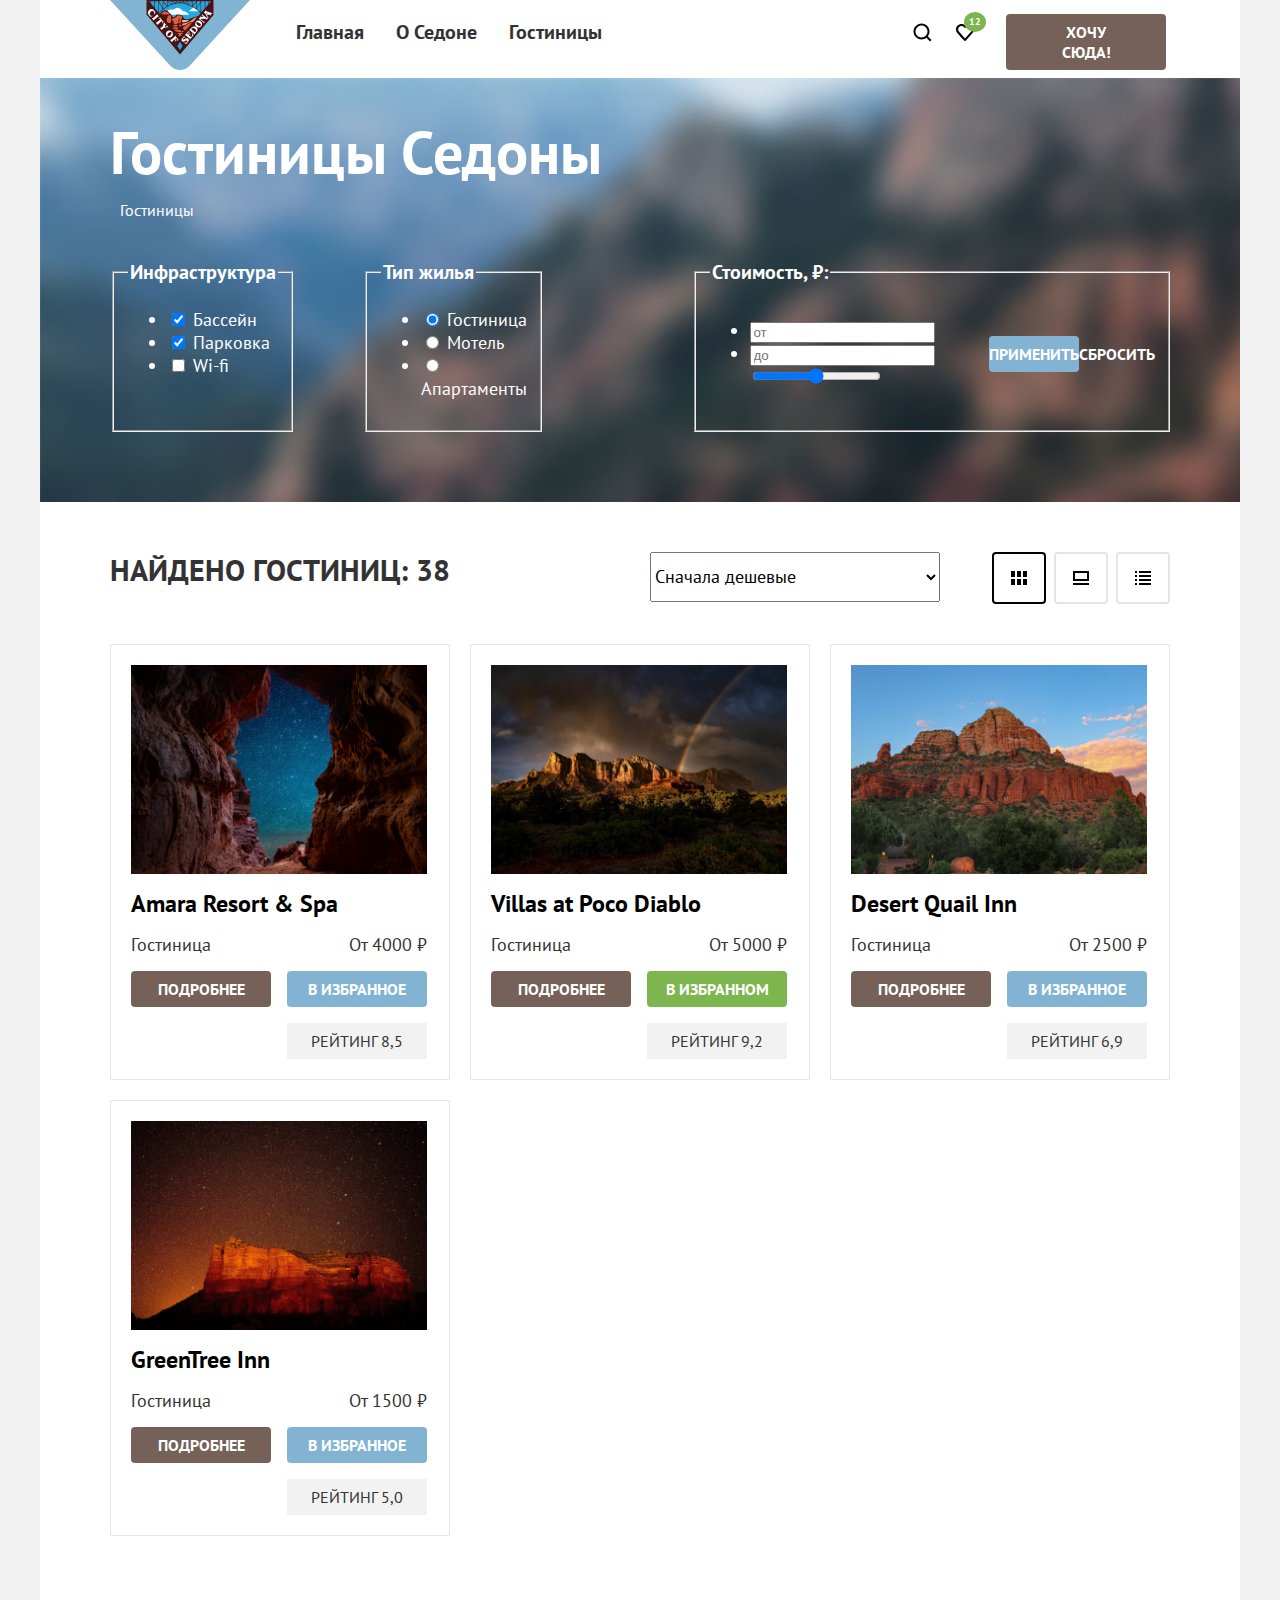
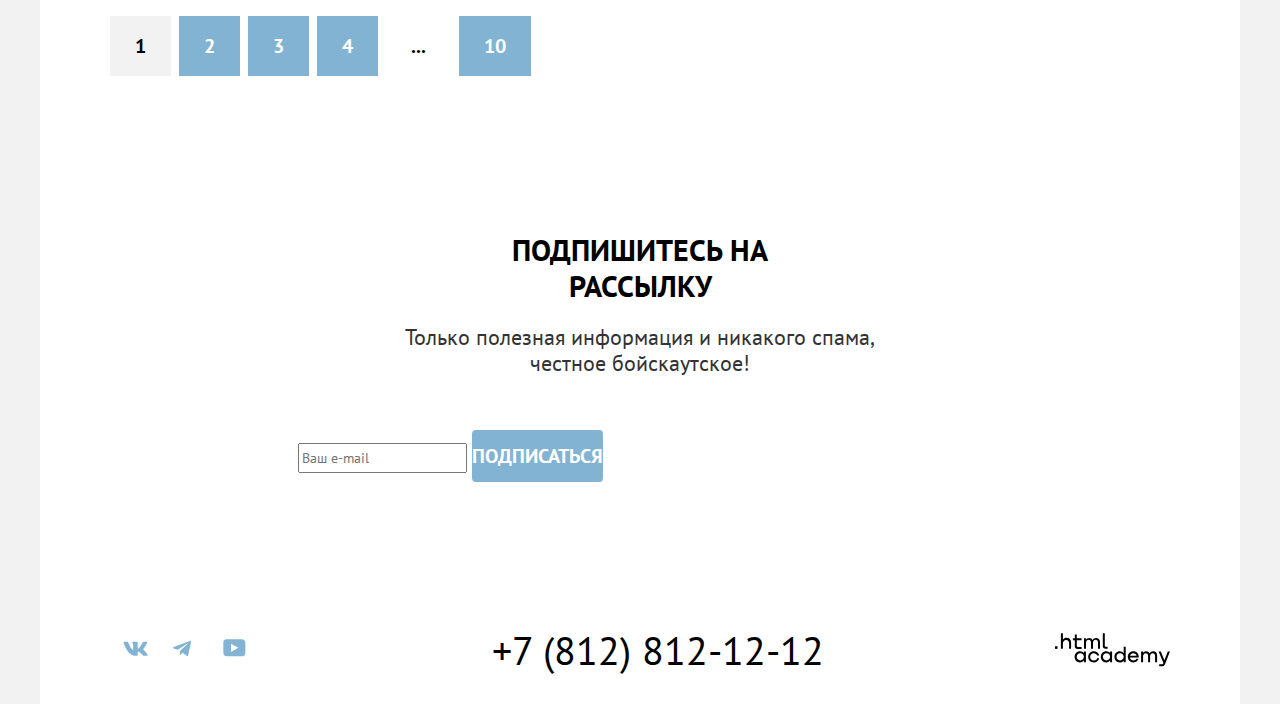
==== catalog.html @ ddfc6fd2 "Добавляет мелкие сетки на гридах" ====
<!DOCTYPE html>
<html lang="ru">
  <head>
    <meta charset="utf-8">
    <title>Гостиницы / Седона</title>
    <link rel="icon" href="favicon.ico">
    <link rel="icon" type="image/png" href="images/icons/favicon.png">
    <link href="css/style.css" rel="stylesheet">
  </head>
  <body>
    <div class="container">
      <header class="main-header">
        <nav class="navigation">
          <a class="navigation-logo" href="index.html">
            <img src="images/logo/logo.svg" width="140" height="70" alt="Логотип сайта Седона.">
          </a>
          <ul class="navigation-list">
            <li class="'navigation-item">
              <a class="navigation-link" href="index.html">Главная</a>
            </li>
            <li class="'navigation-item">
              <a class="navigation-link" href="#">О Седоне</a>
            </li>
            <li class="'navigation-item">
              <a class="navigation-link navigation-link-current" href="#">Гостиницы</a>
            </li>
          </ul>
          <ul class="navigation-list navigation-user">
            <li class="'navigation-item">
              <a class="navigation-link navigation-icon-search" href="#">
                <span class="visually-hidden">Иконка поиска.</span>
              </a>
            </li>
            <li class="'navigation-item">
              <a class="navigation-link navigation-icon-favorites" href="#">
                <span class="favorites-number">12</span>
                <span class="visually-hidden">Иконка избранное.</span>
              </a>
            </li>
            <li class="'navigation-item">
              <a class="button button-want" href="#">
                Хочу сюда!
              </a>
            </li>
          </ul>
        </nav>
      </header>
      <main class="main-container main-inner">
        <div class="filter-image-container">
          <header class="inner-header">
            <h1 class="inner-header-title">Гостиницы Седоны</h1>
            <ul class="breadcrumbs">
              <li class="breadcrumbs-item">
                <a class="breadcrumbs-link breadcrumbs-link-main" href="index.html">
                  <span class="visually-hidden">Главная страница.</span>
                </a>
              </li>
              <li class="breadcrumbs-item">
                <a class="breadcrumbs-link breadcrumbs-link-hotels" href="#">Гостиницы</a>
              </li>
            </ul>
          </header>
          <section class="catalog-products">
            <h2 class="visually-hidden" hidden>Фильтр каталога.</h2>
            <form class="catalog-filter" action="https://echo.htmlacademy.ru/" method="get">
              <fieldset class="catalog-filter-group">
                <legend class="catalog-filter-title">Инфраструктура</legend>
                <ul class="catalog-filter-list">
                  <li class="catalog-filter-item">
                    <label class="control">
                      <input class="control-input" type="checkbox" name="swimpool" checked>
                      Бассейн
                    </label>
                  </li>
                  <li class="catalog-filter-item">
                    <label class="control">
                      <input class="control-input" type="checkbox" name="parking" checked>
                      Парковка
                    </label>
                  </li>
                  <li class="catalog-filter-item">
                    <label class="control">
                      <input class="control-input" type="checkbox" name="wi-fi">
                      Wi-fi
                    </label>
                  </li>
                </ul>
              </fieldset>
              <fieldset class="catalog-filter-group catalog-filter-group-type">
                <legend class="catalog-filter-title">Тип жилья</legend>
                <ul class="catalog-filter-list">
                  <li class="catalog-filter-item">
                    <label class="control">
                      <input class="control-input" type="radio" name="house-type" value="hotels" checked>
                      Гостиница
                    </label>
                  </li>
                  <li class="catalog-filter-item">
                    <label class="control">
                      <input class="control-input" type="radio" name="house-type" value="motels">
                      Мотель
                    </label>
                  </li>
                  <li class="catalog-filter-item">
                    <label class="control">
                      <input class="control-input" type="radio" name="house-type" value="apartments">
                      Апартаменты
                    </label>
                  </li>
                </ul>
              </fieldset>
              <fieldset class="catalog-filter-group catalog-filter-group-price">
                <legend class="catalog-filter-title">Стоимость, ₽:</legend>
                <ul class="catalog-filter-fields">
                  <li class="catalog-filter-fields-item">
                    <label class="price">
                      <span class="visually-hidden">Минимальная цена.</span>
                      <input type="number" name="price-min" placeholder="от">
                    </label>
                  </li>
                  <li class="catalog-filter-fields-item">
                    <label class="price">
                      <span class="visually-hidden">Максимальная цена.</span>
                      <input type="number" name="price-max" placeholder="до">
                    </label>
                    <label class="range-price">
                      <span class="visually-hidden">Ползунок регулировки цены.</span>
                      <input type="range" name="range">
                    </label>
                  </li>
                </ul>
                <button class="button button-apply" type="submit">Применить</button>
                <button class="button button-reset" type="submit">Сбросить</button>
              </fieldset>
            </form>
          </section>
        </div>
        <section class="found-hotels">
          <div class="found-hotels-container">
            <h2 class="visually-hidden" hidden>Найденные гостиницы.</h2>
            <p class="found-hotels-title">Найдено гостиниц: 38</p>
            <select class="select-control" aria-label="Сортировка.">
              <option value="cheap">Сначала дешевые</option>
              <option value="expensive">Сначала дорогие</option>
              <option value="rating">Сначала с высоким рейтингом</option>
            </select>
            <ul class="buttons-change-view-list">
              <li class="buttons-change-view-item">
                <a class="button button-change-view button-change-view-current icon-tile" href="#">
                  <span class="visually-hidden">Показать карточками.</span>
                </a>
              </li>
              <li class="buttons-change-view-item">
                <a class="button button-change-view icon-slide" href="#">
                  <span class="visually-hidden">Показать по одному.</span>
                </a>
              </li>
              <li class="buttons-change-view-item">
                <a class="button button-change-view icon-list" href="#">
                  <span class="visually-hidden">Показать списком.</span>
                </a>
              </li>
            </ul>
          </div>
          <ul class="hotels-list">
            <li class="hotels-item">
              <a class="hotels-link hotels-image " href="#">
                <img class="hotels-image" src="images/hotels/hotel-amara.jpg" width="300" height="212" alt="Фотография гостиницы Amara Resort & Spa.">
              </a>
              <a class="hotels-link hotel-name" href="#">
                <h3 class="hotel-name">Amara Resort & Spa</h3>
              </a>
              <span class="hotel-type">Гостиница</span>
              <b class="hotel-price">От 4000 ₽</b>
              <button class="button button-more" type="button">Подробнее</button>
              <button class="button button-favorites" type="button">В Избранное</button>
              <p class="stars star-4">
                <span class="visually-hidden">4 звезды.</span>
              </p>
              <span class="rating">Рейтинг 8,5</span>
            </li>
            <li class="hotels-item">
              <a class="hotels-link hotels-image " href="#">
                <img class="hotels-image" src="images/hotels/hotel-poco-diablo.jpg" width="300" height="212" alt="Фотография гостиницы Villas at Poco Diablo.">
              </a>
              <a class="hotels-link hotel-name" href="#">
                <h3 class="hotel-name">Villas at Poco Diablo</h3>
              </a>
              <span class="hotel-type">Гостиница</span>
              <b class="hotel-price">От 5000 ₽</b>
              <button class="button button-more" type="button">Подробнее</button>
              <button class="button button-favorites button-favorites-current" type="button">В Избранном</button>
              <p class="stars star-4">
                <span class="visually-hidden">4 звезды.</span>
              </p>
              <span class="rating">Рейтинг 9,2</span>
            </li>
            <li class="hotels-item">
              <a class="hotels-link hotels-image " href="#">
                <img class="hotels-image" src="images/hotels/hotel-desert-quail.jpg" width="300" height="212" alt="Фотография гостиницы Desert Quail Inn.">
              </a>
              <a class="hotels-link hotel-name" href="#">
                <h3 class="hotel-name">Desert Quail Inn</h3>
              </a>
              <span class="hotel-type">Гостиница</span>
              <b class="hotel-price">От 2500 ₽</b>
              <button class="button button-more" type="button">Подробнее</button>
              <button class="button button-favorites" type="button">В Избранное</button>
              <p class="stars star-3">
                <span class="visually-hidden">3 звезды.</span>
              </p>
              <span class="rating">Рейтинг 6,9</span>
            </li>
            <li class="hotels-item">
              <a class="hotels-link hotels-image " href="#">
                <img class="hotels-image" src="images/hotels/hotel-greentree.jpg" width="300" height="212" alt="Фотография гостиницы GreenTree Inn.">
              </a>
              <a class="hotels-link hotel-name" href="#">
                <h3 class="hotel-name">GreenTree Inn</h3>
              </a>
              <span class="hotel-type">Гостиница</span>
              <b class="hotel-price">От 1500 ₽</b>
              <button class="button button-more" type="button">Подробнее</button>
              <button class="button button-favorites" type="button">В Избранное</button>
              <p class="stars star-2">
                <span class="visually-hidden">2 звёзды.</span>
              </p>
              <span class="rating">Рейтинг 5,0</span>
            </li>
          </ul>
          <ul class="pagination">
            <li class="pagination-item pagination-current">
              <a class="pagination-link pagination-link-current" href="#">1</a>
            </li>
            <li class="pagination-item">
              <a class="pagination-link" href="#">2</a>
            </li>
            <li class="pagination-item">
              <a class="pagination-link" href="#">3</a>
            </li>
            <li class="pagination-item">
              <a class="pagination-link" href="#">4</a>
            </li>
            <li class="pagination-item pagination-disabled">
              <a class="pagination-link pagination-link-disabled" href="#">...</a>
            </li>
            <li class="pagination-item">
              <a class="pagination-link" href="#">10</a>
            </li>
          </ul>
        </section>
        <section class="subscription">
          <div class="subscription-container">
            <h2 class="subscription-title">Подпишитесь на рассылку</h2>
            <p class="subscription-discription">Только полезная информация и никакого спама, честное бойскаутское!</p>
            <form class="subscription-form" action="https://echo.htmlacademy.ru/" method="post">
              <label class="subscription-label">
                <span class="visually-hidden">Ваш E-mail.</span>
                <input class="subscription-field" type="email" name="subscription-email" placeholder="Ваш e-mail">
              </label>
              <button class="button subscription-button" type="submit">
                Подписаться
              </button>
            </form>
          </div>
        </section>
      </main>
      <footer class="page-footer">
        <div class="footer-container">
          <section class="footer-social">
            <h2 class="visually-hidden">Список социальных сетей.</h2>
            <ul class="social-list">
              <li class="social-item">
                <a class="social-link social-icon-vk" href="#" target='_blank' rel="nofollow">
                  <span class="visually-hidden">Ссылка на ВКонтакте.</span>
                </a>
              </li>
              <li class="social-item">
                <a class="social-link social-icon-telegram" href="#" target='_blank' rel="nofollow">
                  <span class="visually-hidden">Ссылка на Telegram.</span>
                </a>
              </li>
              <li class="social-item">
                <a class="social-link social-icon-youtube" href="#" target='_blank' rel="nofollow">
                  <span class="visually-hidden">Ссылка на Youtube.</span>
                </a>
              </li>
            </ul>
          </section>
          <section class="contacts">
            <a class="telephone-nubmer" href="tel:+78128121212">+7 (812) 812-12-12
              <span class="visually-hidden">Телефон для связи.</span>
            </a>
          </section>
          <a class="logo-academy" href="https://htmlacademy.ru/">
            <span class="visually-hidden"> Ссылка на сайт разработчика HTML-Academy.</span>
          </a>
        </div>
      </footer>
    </div>
  </body>
</html>
---- css/style.css ----
@font-face {
  font-family: "PT Sans";
  font-style: normal;
  font-weight: 400;
  src: url("../fonts/ptsans-400.woff2") format("woff2");
  font-display: swap;
}

@font-face {
  font-family: "PT Sans";
  font-style: normal;
  font-weight: 700;
  src: url("../fonts/ptsans-700.woff2") format("woff2");
  font-display: swap;
}

html {
  height: 100%;
}

body {
  margin: 0;
  height: 100%;
  font-family: "PT Sans", sans-serif;
  font-size: 18px;
  line-height: 21px;
  background-color: #F2F2F2;
  color: #333333;
}


.visually-hidden {
  position: absolute;
  width: 1px;
  height: 1px;
  margin: -1px;
  padding: 0;
  border: 0;
  clip: rect(0 0 0 0);
  overflow: hidden;
}

.container {
  margin: 0 auto;
  display: flex;
  flex-direction: column;
  min-height: 100%;
  background-color: #FFFFFF;
  width: 1200px;
}

.main-container {
  flex-grow: 1;
}

.button {
  padding: 8px 0;
  font-family: inherit;
  font-size: 16px;
  line-height: 20px;
  font-weight: 700;
  text-align: center;
  text-transform: uppercase;
  background-color: #756157;
  color: #FFFFFF;
  border: none;
  border-radius: 4px;
}

.navigation {
  display: flex;
  width: 1060px;
  margin: 0 auto;
}

.navigation-list {
  display: flex;
  flex-wrap: wrap;
  margin: 0;
  padding: 0;
  list-style: none;
  width: 460px;
}

.navigation-user {
  display: flex;
  margin: 0;
  padding: 0;
  list-style: none;
  max-width: 270px;
  margin-left: auto;
}

.navigation-link {
  display: block;
  padding: 20px 16px;
  font-size: 20px;
  line-height: 24px;
  font-weight: 700;
  color: inherit;
  text-align: center;
  text-decoration: none;
}

.navigation-user .navigation-link {
  padding: 22px 12px;
}

.navigation-logo {
  margin-right: 30px;
  z-index: 1;
}

.navigation-logo img {
  display: block;
}

a.navigation-icon-favorites {
  position: relative;
}

.navigation-icon-search:before {
  content: url("../images/icons/search-icon.svg");
}

.navigation-icon-favorites:before {
  content: url("../images/icons/heart-icon.svg");
}

.favorites-number {
  position: absolute;
  top: 12px;
  right: 0;
  padding: 5px;
  font-size: 10px;
  line-height: 10px;
  content: "";
  background-color: #7DB54F;
  border-radius: 50%;
  color: #FFFFFF;
}

.button-want {
  display: block;
  padding: 8px 34px;
  margin: 14px 0 14px 20px;
  width: 160px;
  box-sizing: border-box;
  font-size: 16px;
  line-height: 20px;
  font-weight: 700;
  text-transform: uppercase;
  text-decoration: none;
  color: #FFFFFF;
}

.hero {
  margin-top: -6px;
  margin-bottom: 70px;
  width: 1200px;
  height: 485px;
  background-image: url("../images/backgrounds/hero-background.jpg");
  background-color: #82B3D3;
  color: #333333;
}

.title {
  font-size: 30px;
  line-height: 36px;
  font-weight: 700;
  text-align: center;
  text-transform: uppercase;
}

.description {
  font-size: 22px;
  line-height: 26px;
  text-align: center;
}

.advantages-title {
  margin: 0 auto;
  margin-bottom: 25px;
  max-width: 620px;
}

.advantages-description {
  margin: 0 auto;
  margin-bottom: 90px;
  max-width: 652px;
}

.advantages-list {
  margin: 0;
  margin-bottom: 64px;
  padding: 0;
  list-style: none;
  display: flex;
  flex-wrap: wrap;
}

.advantages-item , .advices-item {
  width: 400px;
  min-height: 385px;
  text-align: center;
}

.text-container {
  max-width: 230px;
  padding: 102px 85px;
}

.advantages-item-title {
  margin: 0 auto;
  margin-bottom: 62px;
  max-width: 175px;
  font-size: 24px;
  line-height: 28px;
  font-weight: 700;
  word-break: break-word;
  text-align: center;
  text-transform: uppercase;
  color: #000000;
}

.advantages-item-description , .advices-item-description {
  margin: 0;
}

.advices-title {
  margin: 0 auto;
  margin-bottom: 20px;
  max-width: 505px;
}

.advices-description {
  margin: 0 auto;
  margin-bottom: 64px;
  max-width: 490px;
}

.advices-list {
  margin: 0;
  margin-bottom: 96px;
  padding: 0;
  list-style: none;
  display: flex;
  flex-wrap: wrap;
}

.advices-item-title {
  margin: 0 auto;
  margin-bottom: 30px;
  max-width: 230px;
  font-size: 24px;
  line-height: 28px;
  font-weight: 700;
  text-align: center;
  text-transform: uppercase;
  color: #000000;
}

.house-icon:before {
  content: "";
  width: 75px;
  height: 72px;
  display: block;
  background-image: url("../images/icons/house-icon.svg");
  background-repeat: no-repeat;
  background-position: center;
}

.food-icon:before {
  content: "";
  width: 74px;
  height: 70px;
  display: block;
  background-image: url("../images/icons/food-icon.svg");
  background-repeat: no-repeat;
  background-position: center;
}

.souvenirs-icon:before {
  content: "";
  width: 64px;
  height: 76px;
  display: block;
  background-image: url("../images/icons/gift-icon.svg");
  background-repeat: no-repeat;
  background-position: center;
}

.white-background {
  background-color: rgba(131, 179, 211, 0.12);
}

.gray-background {
  background-color: rgba(131, 179, 211, 0.2);
}

.blue-background {
  display: flex;
  width: 1200px;
  background-color: #82B3D3;
  color: #FFFFFF;
}

.blue-background .advantages-item-title {
  color: #FFFFFF;
}

.image-bridge {
  order: -1;
  max-width: 100%;
  height: auto;
  background-repeat: repeat;
  background-size: cover;
}

.image-cafe {
  max-width: 100%;
  height: auto;
  background-repeat: repeat;
  background-size: cover;
}

.hotel-search-title {
  margin: 0 auto;
  margin-bottom: 20px;
  max-width: 297px;
}

.hotel-search-description {
  margin: 0 auto;
  margin-bottom: 54px;
  max-width: 592px;
}

.hotel-search-button {
  font-size: 20px;
  line-height: 36px;
  text-decoration: none;
}

.subscription {
  width: 1200px;
  min-height: 415px;
}

.subscription-container {
  max-width: 684px;
  padding: 96px 258px 104px;
}

.subscription-title {
  margin: 0 auto;
  margin-bottom: 20px;
  max-width: 404px;
  font-size: 30px;
  line-height: 36px;
  font-weight: 700;
  text-align: center;
  text-transform: uppercase;
  color: #000000;
}

.subscription-discription {
  margin: 0 auto;
  margin-bottom: 54px;
  max-width: 475px;
  font-size: 22px;
  line-height: 26px;
  text-align: center;
}

.subscription-field {
  font-family: inherit;
  font-size: 14px;
  line-height: 24px;
  color: #000000;
}

.subscription-button {
  font-size: 20px;
  line-height: 36px;
  background-color: #82B3D3;
}

.subscription-index {
  width: 1200px;
  min-height: 415px;
  background-image: url("../images/backgrounds/background-subscription.jpg");
  background-color: #82B3D3;
  background-size: cover;
  background-repeat: no-repeat;
  color: #FFFFFF;
}

.subscription-index .subscription-title {
  color: inherit;
}

.footer-container {
  margin: 0 auto;
  padding: 40px 70px 30px;
  width: 1060px;
  display: flex;
  justify-content: space-between;
  align-items: center;
}

.social-list {
  margin: 0;
  padding: 0;
  list-style: none;
  display: flex;
  flex-wrap: wrap;
  max-width: 250px;
}

.social-link {
  display: block;
  width: 24px;
  padding: 13px;
}

.social-icon-vk:before {
  content: url("../images/icons/vk-icon.svg")
}

.social-icon-telegram:before {
  content: url("../images/icons/telegram-icon.svg");
}

.social-icon-youtube:before {
  content: url("../images/icons/youtube-icon.svg");
}

.contacts {
  width: 332px;
}

.telephone-nubmer {
  font-size: 40px;
  line-height: 40px;
  text-align: center;
  text-decoration: none;
  color: #000000;
}

.logo-academy {
  width: 115px;
  content: url("../images/logo/academy-logo.svg");
}

.filter-image-container {
  margin-top: -6px;
  width: 1200px;
  padding: 35px 70px 70px;
  margin-bottom: 50px;
  min-height: 412px;
  box-sizing: border-box;
  background-image: url("../images/backgrounds/background-catalog.jpg");
  background-color: #82B3D3;
  background-size: cover;
  color: #FFFFFF;
}

.inner-header-title {
  margin: 0;
  margin-bottom: 8px;
  font-size: 60px;
  line-height: 78px;
  font-weight: 700;
}

.breadcrumbs {
  margin: 0;
  margin-bottom: 40px;
  padding: 0;
  list-style: none;
  display: flex;
  gap: 10px;
}

.breadcrumbs-link-main:before {
  content: url("../images/icons/home-icon.svg");
}

.breadcrumbs-link {
  font-size: 16px;
  line-height: 20px;
  color: inherit;
  text-decoration: none;
}

.breadcrumbs-link-hotels:before {
  content: url("../images/icons/arrow-icon.svg");
}

.catalog-filter {
  margin: 0 auto;
  display: flex;
  width: 1060px;
}

.catalog-filter-group {
  width: 150px;
  margin-right: 70px;
}

.catalog-filter-group-type {
  margin-right: 150px;
}

.catalog-filter-group-price {
  display: flex;
  align-items: center;
  margin-right: 0;
  width: 550px;
}

.catalog-filter-title {
  font-size: 20px;
  line-height: 24px;
  font-weight: 700;
}

.catalog-filter-item {
  line-height: 23px;
}

.button-apply {
  font-size: 16px;
  line-height: 20px;
  font-weight: 700;
  text-align: center;
  background-color: #82B3D3;
}

.button-reset {
  font-size: 16px;
  line-height: 20px;
  font-weight: 700;
  text-align: center;
  background: none;
}

.select-control {
  height: 50px;
  line-height: 35px;
  padding: 14 20px;
}

.found-hotels-container {
  margin: 0 auto;
  margin-bottom: 40px;
  display: flex;
  width: 1060px;
}

.found-hotels-title {
  margin: 0;
  margin-right: 200px;
  min-width: 340px;
  font-size: 30px;
  line-height: 36px;
  font-weight: 700;
  text-transform: uppercase;
}

.select-control {
  width: 290px;
  font-family: inherit;
  font-size: 18px;
  line-height: 21px;
}

.buttons-change-view-list {
  margin: 0;
  margin-left: auto;
  padding: 0;
  list-style: none;
  display: flex;
  gap: 8px;
}

.button-change-view {
  display: block;
  padding: 17px;
  background-color: #FFFFFF;
  border: 2px solid #E5E5E5;
}

.button-change-view-current {
  border: 2px solid #000000;
  ;
}

.icon-tile {
  content: url("../images/icons/view-tile.svg");
}

.icon-slide {
  content: url("../images/icons/view-slide.svg");
}

.icon-list {
  content: url("../images/icons/view-list.svg");
}

.hotels-list {
  margin: 0 auto;
  margin-bottom: 80px;
  padding: 0;
  list-style: none;
  width: 1060px;
  display: grid;
  grid-template-columns: 340px 340px 340px;
  gap: 20px;
}

.hotels-item {
  width: 340px;
  padding: 20px;
  border: 1px solid #E6E6E6;
  box-sizing: border-box;
  display: grid;
  grid-template-columns: 140px 140px;
  gap: 16px;
}

.hotels-link {
  display: block;
  text-decoration: none;
}

.hotels-image {
  display: block;
  grid-column: 2 span;
  max-width: 100%;
  height: auto;
}

.hotel-name {
  grid-column: 2 span;
  margin: 0;
  width: 300px;
  font-size: 24px;
  line-height: 28px;
  font-weight: 700;
  color: #000000;
}

.hotel-type {
  width: 140px;
  font-size: 18px;
  line-height: 21px;
  font-weight: 400;
}

.hotel-price {
  width: 140px;
  font-size: 18px;
  line-height: 21px;
  font-weight: 400;
  text-align: end;
}

.button-more {
  width: 140px;
}

.button-favorites {
  width: 140px;
  background-color: #82B3D3;
}

.button-favorites-current {
  background-color: #7DB54F;
}

.rating {
  padding: 8px 0;
  font-size: 16px;
  line-height: 20px;
  text-transform: uppercase;
  text-align: center;
  background-color: #F2F2F2;
}

.pagination {
  margin: 0 auto;
  margin-bottom: 60px;
  padding: 0;
  list-style: none;
  display: flex;
  gap: 8px;
  width: 1060px;
}

.pagination-item {
  min-width: 60px;
  padding: 12px 25px;
  box-sizing: border-box;
  text-align: center;
  background-color: #82B3D3;
}

.pagination-link {
  font-size: 20px;
  line-height: 36px;
  font-weight: 700;
  text-align: center;
  text-decoration: none;
  color: #FFFFFF;
}

.pagination-current {
  background-color: #F2F2F2;
}

.pagination-link-current {
  color: #000000;
}

.pagination-disabled {
  background: none;
  color: #000000;
}

.pagination-link-disabled {
  color: #000000;
}
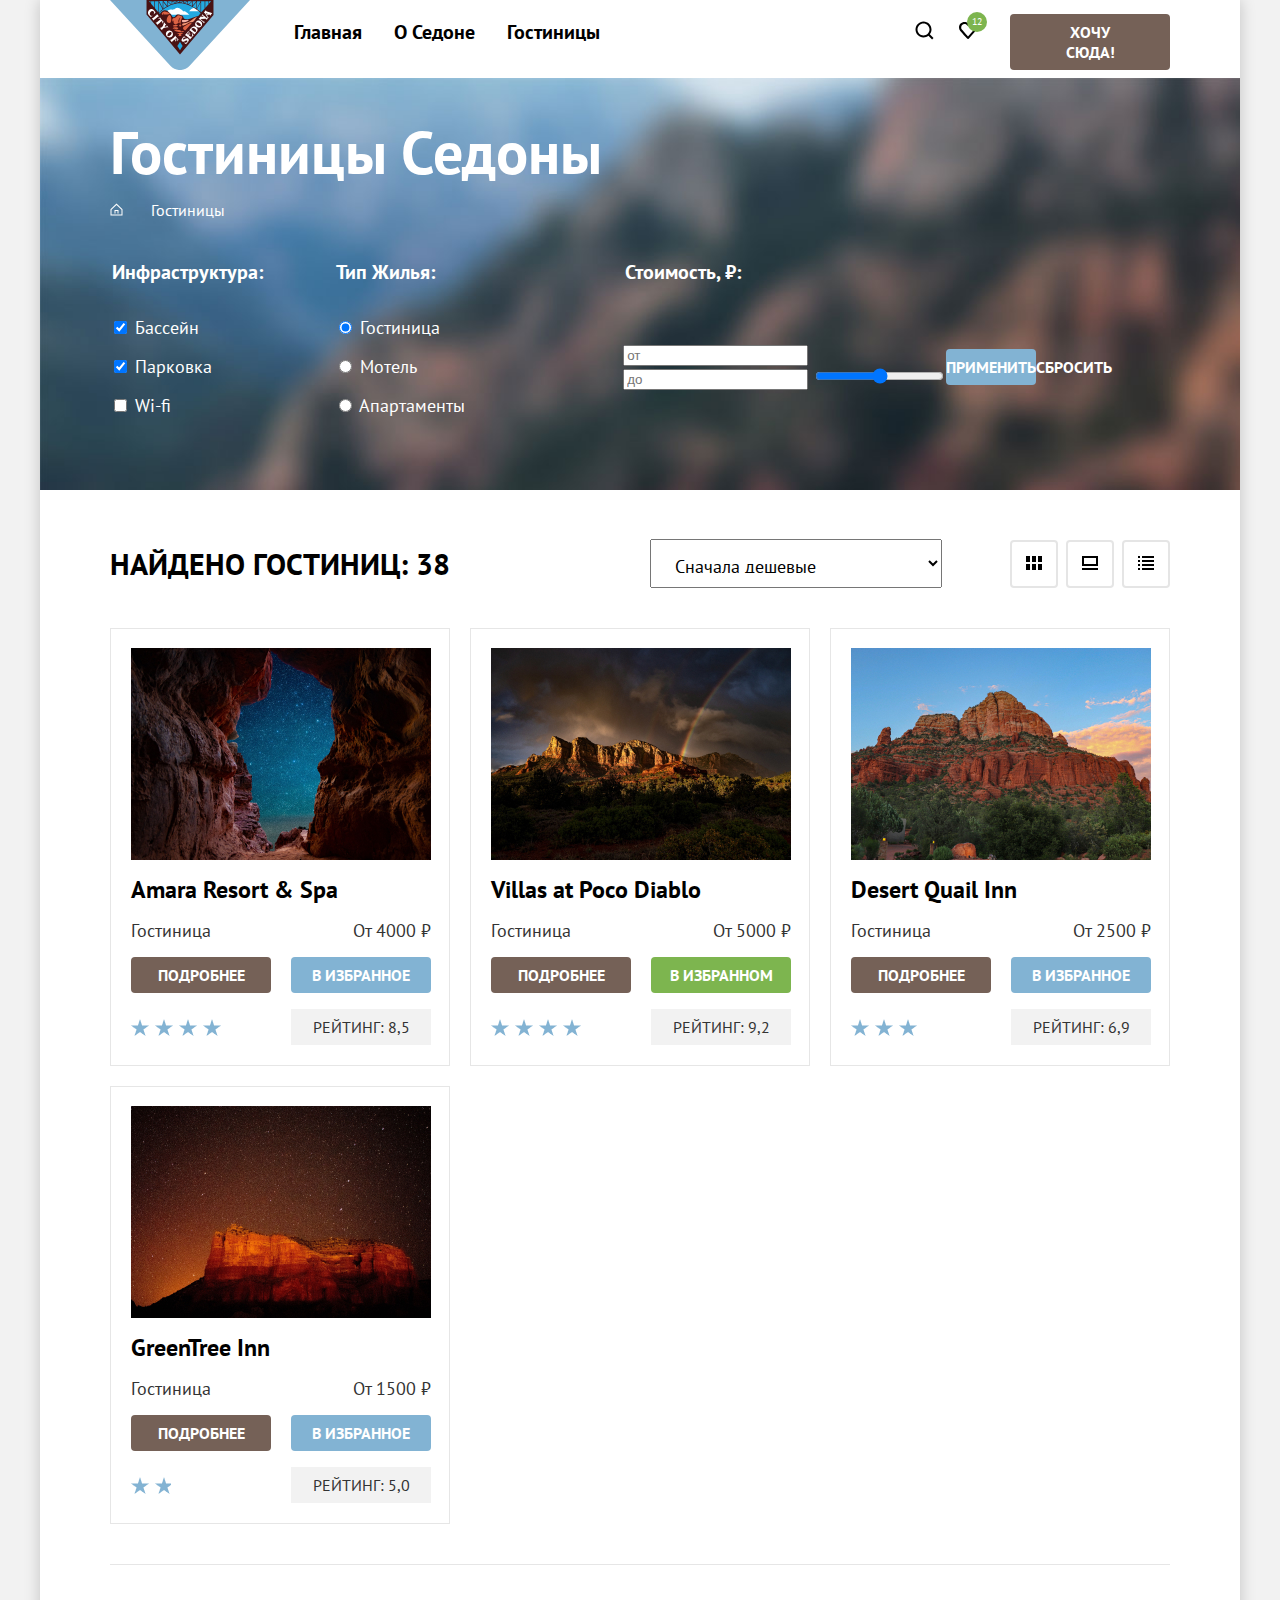
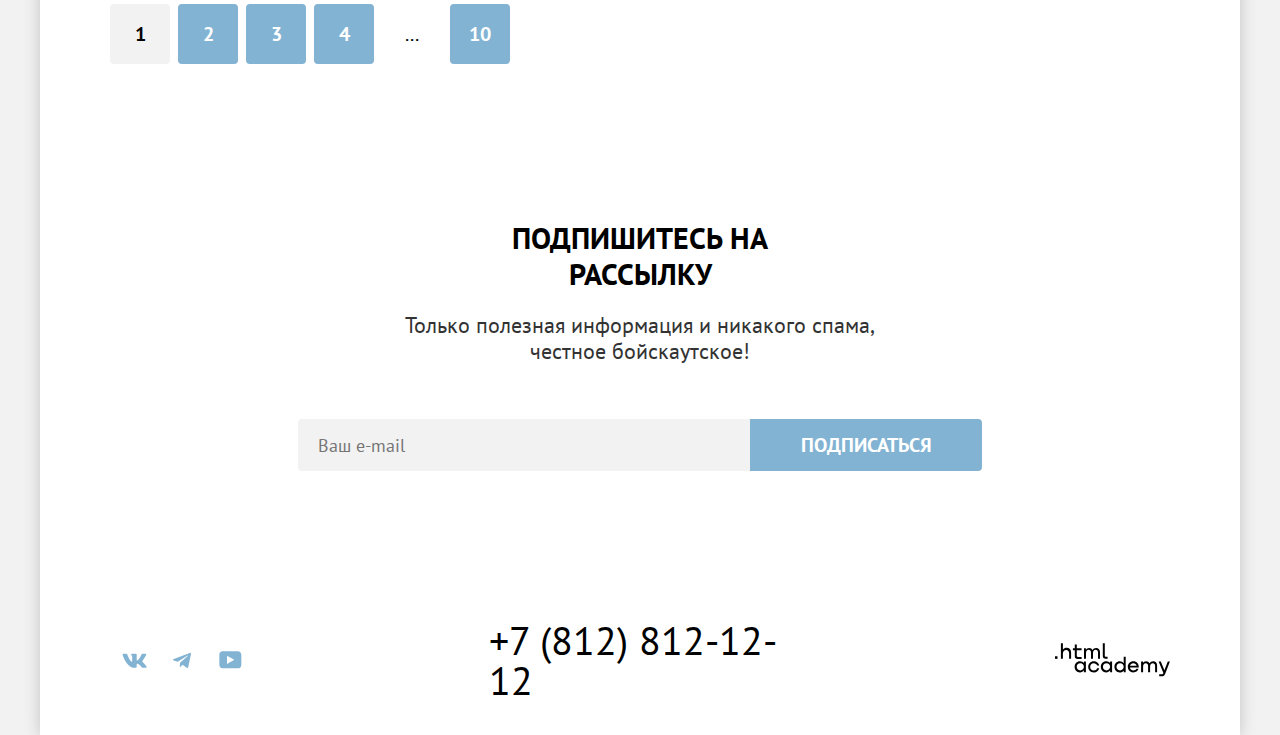
==== commit 8dda20ab: "Добавляет декоративные элементы" ====
--- a/catalog.html
+++ b/catalog.html
@@ -64,7 +64,7 @@
             <h2 class="visually-hidden" hidden>Фильтр каталога.</h2>
             <form class="catalog-filter" action="https://echo.htmlacademy.ru/" method="get">
               <fieldset class="catalog-filter-group">
-                <legend class="catalog-filter-title">Инфраструктура</legend>
+                <legend class="catalog-filter-title">Инфраструктура:</legend>
                 <ul class="catalog-filter-list">
                   <li class="catalog-filter-item">
                     <label class="control">
@@ -87,7 +87,7 @@
                 </ul>
               </fieldset>
               <fieldset class="catalog-filter-group catalog-filter-group-type">
-                <legend class="catalog-filter-title">Тип жилья</legend>
+                <legend class="catalog-filter-title">Тип Жилья:</legend>
                 <ul class="catalog-filter-list">
                   <li class="catalog-filter-item">
                     <label class="control">
@@ -129,8 +129,8 @@
                     </label>
                   </li>
                 </ul>
-                <button class="button button-apply" type="submit">Применить</button>
-                <button class="button button-reset" type="submit">Сбросить</button>
+                <button class="button blue-button button-apply" type="submit">Применить</button>
+                <button class="button button-reset" type="reset">Сбросить</button>
               </fieldset>
             </form>
           </section>
@@ -146,17 +146,53 @@
             </select>
             <ul class="buttons-change-view-list">
               <li class="buttons-change-view-item">
-                <a class="button button-change-view button-change-view-current icon-tile" href="#">
+                <a class="button button-change-view button-change-view-current" href="#">
+                  <svg class="icon-tile" aria-hidden="true" focusable="false" width="16" height="14" viewBox="0 0 16 14" fill="none" xmlns="http://www.w3.org/2000/svg">
+                    <path d="M4 0H0V6H4V0Z"/>
+                    <path d="M16 0H12V6H16V0Z"/>
+                    <path d="M10 0H6V6H10V0Z"/>
+                    <path d="M4 8H0V14H4V8Z"/>
+                    <path d="M16 8H12V14H16V8Z"/>
+                    <path d="M10 8H6V14H10V8Z"/>
+                  </svg>
                   <span class="visually-hidden">Показать карточками.</span>
                 </a>
               </li>
               <li class="buttons-change-view-item">
-                <a class="button button-change-view icon-slide" href="#">
+                <a class="button button-change-view" href="#">
+                  <svg class="icon-slide" aria-hidden="true" focusable="false" width="16" height="14" viewBox="0 0 16 14" fill="none" xmlns="http://www.w3.org/2000/svg">
+                    <g clip-path="url(#clip0_33548_952)">
+                    <path d="M16 12H0V14H16V12Z"/>
+                    <path d="M14 2V8H2V2H14ZM16 0H0V10H16V0Z"/>
+                    </g>
+                    <defs>
+                    <clipPath id="clip0_33548_952">
+                    <rect width="16" height="14"/>
+                    </clipPath>
+                    </defs>
+                  </svg>
                   <span class="visually-hidden">Показать по одному.</span>
                 </a>
               </li>
               <li class="buttons-change-view-item">
-                <a class="button button-change-view icon-list" href="#">
+                <a class="button button-change-view" href="#">
+                  <svg class="icon-list" aria-hidden="true" focusable="false" width="16" height="14" viewBox="0 0 16 14" fill="none" xmlns="http://www.w3.org/2000/svg">
+                    <g clip-path="url(#clip0_33548_953)">
+                    <path d="M2 0H0V2H2V0Z"/>
+                    <path d="M16 0H4V2H16V0Z"/>
+                    <path d="M2 4H0V6H2V4Z"/>
+                    <path d="M16 4H4V6H16V4Z"/>
+                    <path d="M2 8H0V10H2V8Z"/>
+                    <path d="M16 8H4V10H16V8Z"/>
+                    <path d="M2 12H0V14H2V12Z"/>
+                    <path d="M16 12H4V14H16V12Z"/>
+                    </g>
+                    <defs>
+                    <clipPath id="clip0_33548_953">
+                    <rect width="16" height="14"/>
+                    </clipPath>
+                    </defs>
+                  </svg>
                   <span class="visually-hidden">Показать списком.</span>
                 </a>
               </li>
@@ -173,11 +209,11 @@
               <span class="hotel-type">Гостиница</span>
               <b class="hotel-price">От 4000 ₽</b>
               <button class="button button-more" type="button">Подробнее</button>
-              <button class="button button-favorites" type="button">В Избранное</button>
+              <button class="button blue-button button-favorites" type="button">В Избранное</button>
               <p class="stars star-4">
                 <span class="visually-hidden">4 звезды.</span>
               </p>
-              <span class="rating">Рейтинг 8,5</span>
+              <span class="rating">Рейтинг: 8,5</span>
             </li>
             <li class="hotels-item">
               <a class="hotels-link hotels-image " href="#">
@@ -189,11 +225,11 @@
               <span class="hotel-type">Гостиница</span>
               <b class="hotel-price">От 5000 ₽</b>
               <button class="button button-more" type="button">Подробнее</button>
-              <button class="button button-favorites button-favorites-current" type="button">В Избранном</button>
+              <button class="button green-button button-favorites button-favorites-current" type="button">В Избранном</button>
               <p class="stars star-4">
                 <span class="visually-hidden">4 звезды.</span>
               </p>
-              <span class="rating">Рейтинг 9,2</span>
+              <span class="rating">Рейтинг: 9,2</span>
             </li>
             <li class="hotels-item">
               <a class="hotels-link hotels-image " href="#">
@@ -205,11 +241,11 @@
               <span class="hotel-type">Гостиница</span>
               <b class="hotel-price">От 2500 ₽</b>
               <button class="button button-more" type="button">Подробнее</button>
-              <button class="button button-favorites" type="button">В Избранное</button>
+              <button class="button blue-button button-favorites" type="button">В Избранное</button>
               <p class="stars star-3">
                 <span class="visually-hidden">3 звезды.</span>
               </p>
-              <span class="rating">Рейтинг 6,9</span>
+              <span class="rating">Рейтинг: 6,9</span>
             </li>
             <li class="hotels-item">
               <a class="hotels-link hotels-image " href="#">
@@ -221,30 +257,30 @@
               <span class="hotel-type">Гостиница</span>
               <b class="hotel-price">От 1500 ₽</b>
               <button class="button button-more" type="button">Подробнее</button>
-              <button class="button button-favorites" type="button">В Избранное</button>
+              <button class="button blue-button button-favorites" type="button">В Избранное</button>
               <p class="stars star-2">
                 <span class="visually-hidden">2 звёзды.</span>
               </p>
-              <span class="rating">Рейтинг 5,0</span>
+              <span class="rating">Рейтинг: 5,0</span>
             </li>
           </ul>
           <ul class="pagination">
             <li class="pagination-item pagination-current">
               <a class="pagination-link pagination-link-current" href="#">1</a>
             </li>
-            <li class="pagination-item">
+            <li class="pagination-item blue-button">
               <a class="pagination-link" href="#">2</a>
             </li>
-            <li class="pagination-item">
+            <li class="pagination-item blue-button">
               <a class="pagination-link" href="#">3</a>
             </li>
-            <li class="pagination-item">
+            <li class="pagination-item blue-button">
               <a class="pagination-link" href="#">4</a>
             </li>
             <li class="pagination-item pagination-disabled">
               <a class="pagination-link pagination-link-disabled" href="#">...</a>
             </li>
-            <li class="pagination-item">
+            <li class="pagination-item blue-button">
               <a class="pagination-link" href="#">10</a>
             </li>
           </ul>
@@ -256,9 +292,9 @@
             <form class="subscription-form" action="https://echo.htmlacademy.ru/" method="post">
               <label class="subscription-label">
                 <span class="visually-hidden">Ваш E-mail.</span>
-                <input class="subscription-field" type="email" name="subscription-email" placeholder="Ваш e-mail">
+                <input class="subscription-field subscription-field-dark" type="email" name="subscription-email" placeholder="Ваш e-mail">
               </label>
-              <button class="button subscription-button" type="submit">
+              <button class="button blue-button subscription-button" type="submit">
                 Подписаться
               </button>
             </form>
@@ -271,17 +307,26 @@
             <h2 class="visually-hidden">Список социальных сетей.</h2>
             <ul class="social-list">
               <li class="social-item">
-                <a class="social-link social-icon-vk" href="#" target='_blank' rel="nofollow">
+                <a class="social-link" href="#" target='_blank' rel="nofollow">
+                  <svg class="social-icon-vk" aria-hidden="true" focusable="false" width="25" height="15" xmlns="http://www.w3.org/2000/svg">
+                    <path fill-rule="evenodd" clip-rule="evenodd" d="M24.1164 1.80445C24.2824 1.25845 24.1164 0.856445 23.3214 0.856445H20.6964C20.0284 0.856445 19.7204 1.20345 19.5534 1.58645C19.5534 1.58645 18.2184 4.78245 16.3274 6.85845C15.7154 7.46045 15.4374 7.65145 15.1034 7.65145C14.9364 7.65145 14.6854 7.46045 14.6854 6.91345V1.80445C14.6854 1.14845 14.5014 0.856445 13.9454 0.856445H9.81738C9.40038 0.856445 9.14938 1.16045 9.14938 1.44945C9.14938 2.07045 10.0954 2.21445 10.1924 3.96245V7.76045C10.1924 8.59345 10.0394 8.74444 9.70538 8.74444C8.81538 8.74444 6.65038 5.53345 5.36538 1.85945C5.11638 1.14445 4.86438 0.856445 4.19338 0.856445H1.56638C0.816382 0.856445 0.666382 1.20345 0.666382 1.58645C0.666382 2.26845 1.55638 5.65645 4.81138 10.1374C6.98138 13.1974 10.0364 14.8564 12.8194 14.8564C14.4884 14.8564 14.6944 14.4884 14.6944 13.8534V11.5404C14.6944 10.8034 14.8524 10.6564 15.3814 10.6564C15.7714 10.6564 16.4384 10.8484 17.9964 12.3234C19.7764 14.0724 20.0694 14.8564 21.0714 14.8564H23.6964C24.4464 14.8564 24.8224 14.4884 24.6064 13.7604C24.3684 13.0364 23.5184 11.9854 22.3914 10.7384C21.7794 10.0284 20.8614 9.26345 20.5824 8.88045C20.1934 8.38945 20.3044 8.17044 20.5824 7.73345C20.5824 7.73345 23.7824 3.30745 24.1154 1.80445H24.1164Z"/>
+                  </svg>
                   <span class="visually-hidden">Ссылка на ВКонтакте.</span>
                 </a>
               </li>
               <li class="social-item">
-                <a class="social-link social-icon-telegram" href="#" target='_blank' rel="nofollow">
+                <a class="social-link" href="#" target='_blank' rel="nofollow">
+                  <svg class="social-icon-telegram" aria-hidden="true" focusable="false" width="18" height="16" viewBox="0 0 18 16" fill="none" xmlns="http://www.w3.org/2000/svg">
+                    <path d="M16.785 0.955705L0.840489 7.1042C-0.247661 7.54126 -0.241365 8.14828 0.640845 8.41897L4.73445 9.69597L14.2058 3.72014C14.6537 3.44766 15.0629 3.59424 14.7265 3.89281L7.05283 10.8183H7.05103L7.05283 10.8192L6.77045 15.0387C7.18413 15.0387 7.36669 14.8489 7.59871 14.625L9.58705 12.6915L13.7229 15.7464C14.4855 16.1664 15.0332 15.9506 15.2229 15.0405L17.9379 2.2453C18.2158 1.13107 17.5126 0.626562 16.785 0.955705Z"/>
+                  </svg>
                   <span class="visually-hidden">Ссылка на Telegram.</span>
                 </a>
               </li>
               <li class="social-item">
-                <a class="social-link social-icon-youtube" href="#" target='_blank' rel="nofollow">
+                <a class="social-link" href="#" target='_blank' rel="nofollow">
+                  <svg class="social-icon-youtube" aria-hidden="true" focusable="false" width="23" height="18" viewBox="0 0 23 18" fill="none" xmlns="http://www.w3.org/2000/svg">
+                    <path d="M18.9402 0.356445H3.50738C1.64668 0.356445 0.333252 1.9502 0.333252 3.75645V13.8502C0.333252 15.7627 1.64668 17.3564 3.50738 17.3564H19.1591C20.8009 17.3564 22.3333 15.7627 22.3333 13.9564V3.75645C22.1143 1.9502 20.8009 0.356445 18.9402 0.356445ZM7.99494 12.8939V4.81894L15.3283 8.85645L7.99494 12.8939Z"/>
+                  </svg>
                   <span class="visually-hidden">Ссылка на Youtube.</span>
                 </a>
               </li>
@@ -292,7 +337,21 @@
               <span class="visually-hidden">Телефон для связи.</span>
             </a>
           </section>
-          <a class="logo-academy" href="https://htmlacademy.ru/">
+          <a class="footer-logo" href="https://htmlacademy.ru/">
+            <svg class="logo-academy" aria-hidden="true" focusable="false"width="115" height="34" viewBox="0 0 115 34" fill="none" xmlns="http://www.w3.org/2000/svg">
+              <path d="M0 13.2564V15.8564H2.5V13.2564H0Z"/>
+              <path d="M11.6 4.85645C10 4.85645 8.8 5.55645 8 6.55645H7.9V0.356445H5.9V15.8564H7.9V10.5564C7.9 8.45645 9.2 6.95645 11.2 6.95645C13 6.95645 14.1 8.35645 14.1 10.1564V15.8564H16.1V9.75644C16.2 6.75644 14.3 4.85645 11.6 4.85645Z"/>
+              <path d="M26.6 5.15645H21.8V1.45645H19.8V5.25645H17.9V7.25645H19.8V13.2564C19.8 14.9564 20.8 15.9564 22.5 15.9564H26.6V13.9564H22.9C22.2 13.9564 21.8 13.5564 21.8 12.8564V7.15645H26.6V5.15645Z"/>
+              <path d="M41.1 4.95645C39.5 4.95645 38.2 5.75644 37.6 7.05645H37.5C36.9 5.85645 35.7 4.95645 34.1 4.95645C32.7 4.95645 31.6 5.75645 31 6.75645H30.9V5.15645H29V15.7564H31V10.3564C31 8.35645 32 6.85645 33.6 6.85645C35.1 6.85645 36 7.85645 36 9.45645V15.7564H38V10.1564C38 7.75645 39.4 6.85645 40.6 6.85645C42.1 6.85645 43 7.85645 43 9.45645V15.7564H45V9.25644C45.1 6.75644 43.6 4.95645 41.1 4.95645Z"/>
+              <path d="M47.8 13.0564C47.8 14.7564 48.8 15.7564 50.6 15.7564H52.6V13.7564H50.9C50.2 13.7564 49.8 13.3564 49.8 12.6564V0.356445H47.8V13.0564Z"/>
+              <path d="M28.9 20.0564C28 18.9564 26.7 18.2564 25 18.2564C21.9 18.2564 19.6 20.5564 19.6 23.8564C19.6 27.1564 21.9 29.4564 25 29.4564C26.8 29.4564 28 28.6564 28.8 27.5564H28.9V29.1564H30.9V18.5564H28.9V20.0564ZM25.3 27.4564C23.1 27.4564 21.7 25.8564 21.7 23.8564C21.7 21.8564 23.1 20.2564 25.3 20.2564C27.5 20.2564 28.9 21.8564 28.9 23.8564C28.9 25.7564 27.5 27.4564 25.3 27.4564Z"/>
+              <path d="M44.2 22.3564C43.7 19.9564 41.6 18.2564 38.8 18.2564C35.4 18.2564 33.2 20.7564 33.2 23.8564C33.2 26.9564 35.4 29.4564 38.8 29.4564C41.6 29.4564 43.7 27.6564 44.2 25.2564H42.1C41.7 26.5564 40.4 27.5564 38.8 27.5564C36.6 27.5564 35.2 25.9564 35.2 23.9564C35.2 21.9564 36.6 20.3564 38.8 20.3564C40.4 20.3564 41.6 21.3564 42.1 22.5564H44.2V22.3564Z"/>
+              <path d="M55.1 20.0564C54.2 18.9564 52.9 18.2564 51.2 18.2564C48.1 18.2564 45.8 20.5564 45.8 23.8564C45.8 27.1564 48.1 29.4564 51.2 29.4564C53 29.4564 54.2 28.6564 55 27.5564H55.1V29.1564H57.1V18.5564H55.1V20.0564ZM51.5 27.4564C49.3 27.4564 47.9 25.8564 47.9 23.8564C47.9 21.8564 49.3 20.2564 51.5 20.2564C53.7 20.2564 55.1 21.8564 55.1 23.8564C55.1 25.7564 53.6 27.4564 51.5 27.4564Z"/>
+              <path d="M68.7 20.1564C67.8 19.0564 66.5 18.2564 64.8 18.2564C61.7 18.2564 59.4 20.5564 59.4 23.8564C59.4 27.1564 61.6 29.4564 64.8 29.4564C66.5 29.4564 67.8 28.6564 68.6 27.6564H68.7V29.1564H70.7V13.7564H68.7V20.1564ZM65.1 27.4564C62.9 27.4564 61.5 25.8564 61.5 23.8564C61.5 21.8564 62.9 20.2564 65.1 20.2564C67.3 20.2564 68.7 21.8564 68.7 23.8564C68.6 25.8564 67.2 27.4564 65.1 27.4564Z"/>
+              <path d="M78.3 18.2564C75 18.2564 72.8 20.7564 72.8 23.8564C72.8 26.8564 74.9 29.4564 78.3 29.4564C80.8 29.4564 82.8 28.1564 83.5 25.8564H81.4C80.9 26.8564 79.8 27.4564 78.4 27.4564C76.5 27.4564 75.1 26.1564 75 24.5564H83.8C84 20.9564 81.8 18.2564 78.3 18.2564ZM78.3 20.1564C80 20.1564 81.3 21.1564 81.6 22.7564H75.1C75.4 21.2564 76.6 20.1564 78.3 20.1564Z"/>
+              <path d="M98.2 18.2564C96.6 18.2564 95.3 19.0564 94.6 20.2564H94.5C93.9 19.0564 92.7 18.2564 91.1 18.2564C89.7 18.2564 88.6 18.9564 88 20.0564V18.5564H86.1V29.1564H88.1V23.7564C88.1 21.7564 89.1 20.3564 90.7 20.2564C92.2 20.2564 93.1 21.2564 93.1 22.8564V29.1564H95.1V23.5564C95.1 21.1564 96.5 20.2564 97.7 20.2564C99.2 20.2564 100.1 21.2564 100.1 22.8564V29.1564H102.1V22.6564C102.2 20.0564 100.7 18.2564 98.2 18.2564Z"/>
+              <path d="M109.4 27.3564L105.8 18.4564H103.6L108.4 30.0564C108.1 30.9564 107.7 31.2564 106.7 31.2564H104.2V33.2564H106.7C108.5 33.2564 109.5 32.4564 110.2 30.6564L114.9 18.4564H112.8L109.4 27.3564Z"/>
+              </svg>
             <span class="visually-hidden"> Ссылка на сайт разработчика HTML-Academy.</span>
           </a>
         </div>
--- a/css/style.css
+++ b/css/style.css
@@ -28,6 +28,11 @@
   color: #333333;
 }
 
+img {
+  max-width: 100%;
+  height: auto;
+  object-fit: contain;
+}
 
 .visually-hidden {
   position: absolute;
@@ -47,6 +52,7 @@
   min-height: 100%;
   background-color: #FFFFFF;
   width: 1200px;
+  box-shadow: 0 0 15px 0 rgba(0, 0, 0, 0.20);
 }
 
 .main-container {
@@ -67,6 +73,42 @@
   border-radius: 4px;
 }
 
+.button:hover {
+  background-color: #615048;
+}
+
+.button:focus {
+  background-color: #615048;
+}
+
+.button:active {
+  color: rgba(255, 255, 255, 0.30);
+}
+
+.blue-button:hover {
+  background-color: #68A2CA;
+}
+
+.blue-button:focus {
+  background-color: #68A2CA;
+}
+
+.blue-button:active {
+  color: rgba(255, 255, 255, 0.30);
+}
+
+.green-button:hover {
+  background-color: #6C9E42;
+}
+
+.green-button:focus {
+  background-color: #6C9E42;
+}
+
+.green-button:active {
+  color: rgba(255, 255, 255, 0.30);
+}
+
 .navigation {
   display: flex;
   width: 1060px;
@@ -87,27 +129,46 @@
   margin: 0;
   padding: 0;
   list-style: none;
-  max-width: 270px;
+  max-width: 268px;
   margin-left: auto;
 }
 
 .navigation-link {
   display: block;
-  padding: 20px 16px;
   font-size: 20px;
   line-height: 24px;
   font-weight: 700;
-  color: inherit;
+  color: #000000;
   text-align: center;
   text-decoration: none;
 }
 
+.navigation-link:hover {
+  border-bottom: 2px solid #756257;
+  height: 22px;
+}
+
+.navigation-link:focus {
+  border-bottom: 2px solid #756257;
+  height: 22px;
+}
+
+.navigation-link:active {
+  border-bottom: 2px solid #756257;
+  height: 22px;
+}
+
+
+.navigation-list .navigation-link {
+  padding: 20px 16px;
+}
+
 .navigation-user .navigation-link {
-  padding: 22px 12px;
+  padding: 20px 12px;
 }
 
 .navigation-logo {
-  margin-right: 30px;
+  margin-right: 28px;
   z-index: 1;
 }
 
@@ -119,22 +180,29 @@
   position: relative;
 }
 
-.navigation-icon-search:before {
+.navigation-icon-search::before {
+  display: block;
+  width: 20px;
+  height: 20px;
   content: url("../images/icons/search-icon.svg");
 }
 
-.navigation-icon-favorites:before {
+.navigation-icon-favorites::before {
+  display: block;
+  width: 20px;
+  height: 20px;
   content: url("../images/icons/heart-icon.svg");
 }
 
 .favorites-number {
   position: absolute;
   top: 12px;
-  right: 0;
+  right: 3px;
   padding: 5px;
+  content: "";
   font-size: 10px;
   line-height: 10px;
-  content: "";
+  font-weight: 400;
   background-color: #7DB54F;
   border-radius: 50%;
   color: #FFFFFF;
@@ -156,7 +224,7 @@
 
 .hero {
   margin-top: -6px;
-  margin-bottom: 70px;
+  margin-bottom: 69px;
   width: 1200px;
   height: 485px;
   background-image: url("../images/backgrounds/hero-background.jpg");
@@ -182,12 +250,13 @@
   margin: 0 auto;
   margin-bottom: 25px;
   max-width: 620px;
+  color: #000000;
 }
 
 .advantages-description {
   margin: 0 auto;
   margin-bottom: 90px;
-  max-width: 652px;
+  max-width: 651px;
 }
 
 .advantages-list {
@@ -203,14 +272,22 @@
   width: 400px;
   min-height: 385px;
   text-align: center;
+  color: #000000;
 }
 
 .text-container {
+  display: flex;
+  flex-direction: column;
   max-width: 230px;
-  padding: 102px 85px;
+  min-height: 245px;
+  padding: 70px 85px;
+  text-align: center;
+  align-items: center;
+  justify-content: center;
 }
 
 .advantages-item-title {
+  position: relative;
   margin: 0 auto;
   margin-bottom: 62px;
   max-width: 175px;
@@ -223,6 +300,17 @@
   color: #000000;
 }
 
+.advantages-item-title::after {
+  position: absolute;
+  content: "";
+  bottom: -30px;
+  left: 50%;
+  margin-left: -30px;
+  display: block;
+  width: 60px;
+  border-bottom: 2px solid rgba(0, 0, 0, 0.30);;
+}
+
 .advantages-item-description , .advices-item-description {
   margin: 0;
 }
@@ -260,34 +348,43 @@
   color: #000000;
 }
 
-.house-icon:before {
+.house-icon::before {
+  margin: auto;
+  margin-bottom: 30px;
   content: "";
   width: 75px;
   height: 72px;
   display: block;
-  background-image: url("../images/icons/house-icon.svg");
+  background-image: url("../images/icons/home-icon.svg");
   background-repeat: no-repeat;
   background-position: center;
-}
-
-.food-icon:before {
+  background-size: contain;
+}
+
+.food-icon::before {
+  margin: auto;
+  margin-bottom: 30px;
   content: "";
-  width: 74px;
-  height: 70px;
+  width: 75px;
+  height: 72px;
   display: block;
   background-image: url("../images/icons/food-icon.svg");
   background-repeat: no-repeat;
   background-position: center;
-}
-
-.souvenirs-icon:before {
+  background-size: contain;
+}
+
+.souvenirs-icon::before {
+  margin: 0 auto;
+  margin-bottom: 30px;
   content: "";
-  width: 64px;
-  height: 76px;
+  width: 74px;
+  height: 72px;
   display: block;
   background-image: url("../images/icons/gift-icon.svg");
   background-repeat: no-repeat;
   background-position: center;
+  background-size: contain;
 }
 
 .white-background {
@@ -309,25 +406,37 @@
   color: #FFFFFF;
 }
 
+.blue-background .advantages-item-title::after {
+  position: absolute;
+  content: "";
+  bottom: -30px;
+  left: 50%;
+  margin-left: -30px;
+  display: block;
+  width: 60px;
+  border-bottom: 2px solid rgba(255, 255, 255, 0.30);;
+}
+
 .image-bridge {
   order: -1;
-  max-width: 100%;
-  height: auto;
+  object-fit: cover;
+  height: 100%;
   background-repeat: repeat;
-  background-size: cover;
+  background-color: #82B3D3;
 }
 
 .image-cafe {
-  max-width: 100%;
-  height: auto;
+  object-fit: cover;
+  height: 100%;
   background-repeat: repeat;
-  background-size: cover;
+  background-color: #82B3D3;
 }
 
 .hotel-search-title {
   margin: 0 auto;
   margin-bottom: 20px;
   max-width: 297px;
+  color: #000000;
 }
 
 .hotel-search-description {
@@ -337,6 +446,10 @@
 }
 
 .hotel-search-button {
+  margin: 0 auto;
+  margin-bottom: 96px;
+  width: 376px;
+  display: block;
   font-size: 20px;
   line-height: 36px;
   text-decoration: none;
@@ -366,7 +479,7 @@
 
 .subscription-discription {
   margin: 0 auto;
-  margin-bottom: 54px;
+  margin-bottom: 55px;
   max-width: 475px;
   font-size: 22px;
   line-height: 26px;
@@ -374,23 +487,39 @@
 }
 
 .subscription-field {
+  width: 412px;
+  height: 28px;
+  padding: 12px 20px;
   font-family: inherit;
-  font-size: 14px;
+  font-size: 18px;
   line-height: 24px;
   color: #000000;
+  border:#FFFFFF;
+  border-radius: 4px 0 0 4px;
+}
+
+.subscription-field-dark {
+  background-color: #F2F2F2;
+}
+
+.subscription-form {
+  display: flex;
 }
 
 .subscription-button {
+  width: 232px;
   font-size: 20px;
   line-height: 36px;
   background-color: #82B3D3;
+  border-radius: 0 4px 4px 0;
+  cursor: pointer;
 }
 
 .subscription-index {
   width: 1200px;
   min-height: 415px;
   background-image: url("../images/backgrounds/background-subscription.jpg");
-  background-color: #82B3D3;
+  background-color: #89aab9;
   background-size: cover;
   background-repeat: no-repeat;
   color: #FFFFFF;
@@ -402,7 +531,7 @@
 
 .footer-container {
   margin: 0 auto;
-  padding: 40px 70px 30px;
+  padding: 45px 70px 35px;
   width: 1060px;
   display: flex;
   justify-content: space-between;
@@ -416,28 +545,89 @@
   display: flex;
   flex-wrap: wrap;
   max-width: 250px;
+  align-items: center;
 }
 
 .social-link {
-  display: block;
-  width: 24px;
-  padding: 13px;
-}
-
-.social-icon-vk:before {
-  content: url("../images/icons/vk-icon.svg")
-}
-
-.social-icon-telegram:before {
-  content: url("../images/icons/telegram-icon.svg");
-}
-
-.social-icon-youtube:before {
-  content: url("../images/icons/youtube-icon.svg");
+  position: relative;
+  width: 48px;
+  height: 40px;
+  display: flex;
+  align-items: center;
+  justify-content: center;
+}
+
+.social-icon-vk {
+  position: absolute;
+  top: 0;
+  right: 0;
+  bottom: 0;
+  left: 0;
+  margin: auto;
+  display: block;
+  fill: #83B3D3;
+}
+
+.social-link:hover .social-icon-vk {
+  fill: #68A2CA;
+}
+
+.social-link:focus .social-icon-vk {
+  fill: #68A2CA;
+}
+
+.social-link:active .social-icon-vk {
+  fill: rgba(104, 162, 202, 0.30);
+}
+
+.social-icon-telegram {
+  position: absolute;
+  top: 0;
+  right: 0;
+  bottom: 0;
+  left: 0;
+  margin: auto;
+  display: block;
+  fill: #83B3D3;
+}
+
+.social-link:hover .social-icon-telegram {
+  fill: #68A2CA;
+}
+
+.social-link:focus .social-icon-telegram {
+  fill: #68A2CA;
+}
+
+.social-link:active .social-icon-telegram {
+  fill: rgba(104, 162, 202, 0.30);
+}
+
+.social-icon-youtube {
+  position: absolute;
+  top: 0;
+  right: 0;
+  bottom: 0;
+  left: 0;
+  margin: auto;
+  display: block;
+  fill: #83B3D3;
+}
+
+.social-link:hover .social-icon-youtube {
+  fill: #68A2CA;
+}
+
+.social-link:focus .social-icon-youtube {
+  fill: #68A2CA;
+}
+
+.social-link:active .social-icon-youtube {
+  fill: rgba(104, 162, 202, 0.30);
 }
 
 .contacts {
-  width: 332px;
+  width: 331px;
 }
 
 .telephone-nubmer {
@@ -448,20 +638,49 @@
   color: #000000;
 }
 
+.telephone-nubmer:hover {
+  color: #756157;
+}
+
+.telephone-nubmer:focus {
+  color: #756157;
+}
+
+.telephone-nubmer:active {
+  color: rgba(117, 97, 87, 0.3);
+}
+
+.footer-logo {
+  display: flex;
+  align-items: center;
+  justify-content: center;
+}
+
 .logo-academy {
-  width: 115px;
-  content: url("../images/logo/academy-logo.svg");
+  fill: black;
+}
+
+.logo-academy:hover {
+  fill: #756157;
+}
+
+.logo-academy:focus {
+  fill: #756157;
+}
+
+.logo-academy:active {
+  fill: rgba(117, 97, 87, 0.3);
 }
 
 .filter-image-container {
   margin-top: -6px;
   width: 1200px;
   padding: 35px 70px 70px;
-  margin-bottom: 50px;
+  margin-bottom: 49px;
   min-height: 412px;
   box-sizing: border-box;
   background-image: url("../images/backgrounds/background-catalog.jpg");
-  background-color: #82B3D3;
+  background-color: #3d5f76;
   background-size: cover;
   color: #FFFFFF;
 }
@@ -480,11 +699,28 @@
   padding: 0;
   list-style: none;
   display: flex;
+  flex-wrap: wrap;
   gap: 10px;
+  align-items: baseline;
+}
+
+.breadcrumbs-link-main {
+  display: flex;
+  gap: 10px;
 }
 
 .breadcrumbs-link-main:before {
-  content: url("../images/icons/home-icon.svg");
+  display: block;
+  content: url("../images/icons/house-icon.svg");
+  width: 13px;
+  height: 12px;
+}
+
+.breadcrumbs-link-main::after {
+  display: block;
+  content: url("../images/icons/arrow-icon.svg");
+  width: 8px;
+  height: 20px;
 }
 
 .breadcrumbs-link {
@@ -494,10 +730,6 @@
   text-decoration: none;
 }
 
-.breadcrumbs-link-hotels:before {
-  content: url("../images/icons/arrow-icon.svg");
-}
-
 .catalog-filter {
   margin: 0 auto;
   display: flex;
@@ -505,12 +737,15 @@
 }
 
 .catalog-filter-group {
+  margin: 0;
+  margin-right: 70px;
+  padding: 0;
   width: 150px;
-  margin-right: 70px;
+  border: none;
 }
 
 .catalog-filter-group-type {
-  margin-right: 150px;
+  margin-right: 140px;
 }
 
 .catalog-filter-group-price {
@@ -521,14 +756,35 @@
 }
 
 .catalog-filter-title {
+  margin: 0;
+  margin-bottom: 32px;
   font-size: 20px;
   line-height: 24px;
   font-weight: 700;
+  max-width: 150px;
+}
+
+.catalog-filter-list {
+  margin: 0;
+  padding: 0;
+  list-style: none;
 }
 
 .catalog-filter-item {
+  margin-bottom: 16px;
   line-height: 23px;
 }
+
+.catalog-filter-item:last-child {
+  margin-bottom: 0;
+}
+
+.catalog-filter-fields {
+  margin: 0;
+  padding: 0;
+  list-style: none;
+}
+
 
 .button-apply {
   font-size: 16px;
@@ -536,6 +792,7 @@
   font-weight: 700;
   text-align: center;
   background-color: #82B3D3;
+  cursor: pointer;
 }
 
 .button-reset {
@@ -544,19 +801,16 @@
   font-weight: 700;
   text-align: center;
   background: none;
-}
-
-.select-control {
-  height: 50px;
-  line-height: 35px;
-  padding: 14 20px;
+  cursor: pointer;
 }
 
 .found-hotels-container {
   margin: 0 auto;
   margin-bottom: 40px;
-  display: flex;
   width: 1060px;
+  display: flex;
+  flex-wrap: wrap;
+  align-items: center;
 }
 
 .found-hotels-title {
@@ -567,10 +821,13 @@
   line-height: 36px;
   font-weight: 700;
   text-transform: uppercase;
+  color: #000000;
 }
 
 .select-control {
-  width: 290px;
+  padding: 14px 20px;
+  width: 292px;
+  height: 49px;
   font-family: inherit;
   font-size: 18px;
   line-height: 21px;
@@ -587,31 +844,41 @@
 
 .button-change-view {
   display: block;
-  padding: 17px;
+  padding: 12px 14px;
   background-color: #FFFFFF;
   border: 2px solid #E5E5E5;
 }
 
-.button-change-view-current {
+.button-change-view:hover {
+  background-color: #FFFFFF;
   border: 2px solid #000000;
-  ;
+}
+
+.button-change-view:focus {
+  background-color: #FFFFFF;
+  border: 2px solid #68A2CA;
+}
+
+.button-change-view:active {
+  background-color: #FFFFFF;
+  border: 2px solid #000000;
 }
 
 .icon-tile {
-  content: url("../images/icons/view-tile.svg");
+  fill: black;
 }
 
 .icon-slide {
-  content: url("../images/icons/view-slide.svg");
+  fill: black;
 }
 
 .icon-list {
-  content: url("../images/icons/view-list.svg");
+  fill: black;
 }
 
 .hotels-list {
   margin: 0 auto;
-  margin-bottom: 80px;
+  margin-bottom: 40px;
   padding: 0;
   list-style: none;
   width: 1060px;
@@ -622,12 +889,16 @@
 
 .hotels-item {
   width: 340px;
-  padding: 20px;
+  padding: 19px 20px;
+  min-height: 438px;
   border: 1px solid #E6E6E6;
   box-sizing: border-box;
   display: grid;
   grid-template-columns: 140px 140px;
-  gap: 16px;
+  grid-template-rows: 212px 1fr;
+  column-gap: 20px;
+  row-gap: 16px;
+  align-items: start;
 }
 
 .hotels-link {
@@ -636,10 +907,10 @@
 }
 
 .hotels-image {
+  width: 300px;
+  height: 212px;
   display: block;
   grid-column: 2 span;
-  max-width: 100%;
-  height: auto;
 }
 
 .hotel-name {
@@ -657,6 +928,7 @@
   font-size: 18px;
   line-height: 21px;
   font-weight: 400;
+  word-break: break-word;
 }
 
 .hotel-price {
@@ -668,16 +940,32 @@
 }
 
 .button-more {
-  width: 140px;
+  cursor: pointer;
 }
 
 .button-favorites {
-  width: 140px;
   background-color: #82B3D3;
+  cursor: pointer;
 }
 
 .button-favorites-current {
   background-color: #7DB54F;
+  cursor: pointer;
+}
+
+.stars {
+  margin: 0;
+  padding: 10px 0;
+  min-height: 17px;
+  background-image: url("../images/icons/stars-icon.png");
+}
+
+.star-3 {
+  max-width: 70px;
+}
+
+.star-2 {
+  max-width: 40px;
 }
 
 .rating {
@@ -693,21 +981,25 @@
   margin: 0 auto;
   margin-bottom: 60px;
   padding: 0;
+  padding-top: 39px;
   list-style: none;
   display: flex;
   gap: 8px;
   width: 1060px;
+  border-top: 1px solid #E6E6E6;
 }
 
 .pagination-item {
   min-width: 60px;
-  padding: 12px 25px;
   box-sizing: border-box;
   text-align: center;
   background-color: #82B3D3;
+  border-radius: 4px;
 }
 
 .pagination-link {
+  display: block;
+  padding: 12px;
   font-size: 20px;
   line-height: 36px;
   font-weight: 700;
@@ -730,5 +1022,6 @@
 }
 
 .pagination-link-disabled {
-  color: #000000;
-}
+  font-weight: 400;
+  color: #000000;
+}
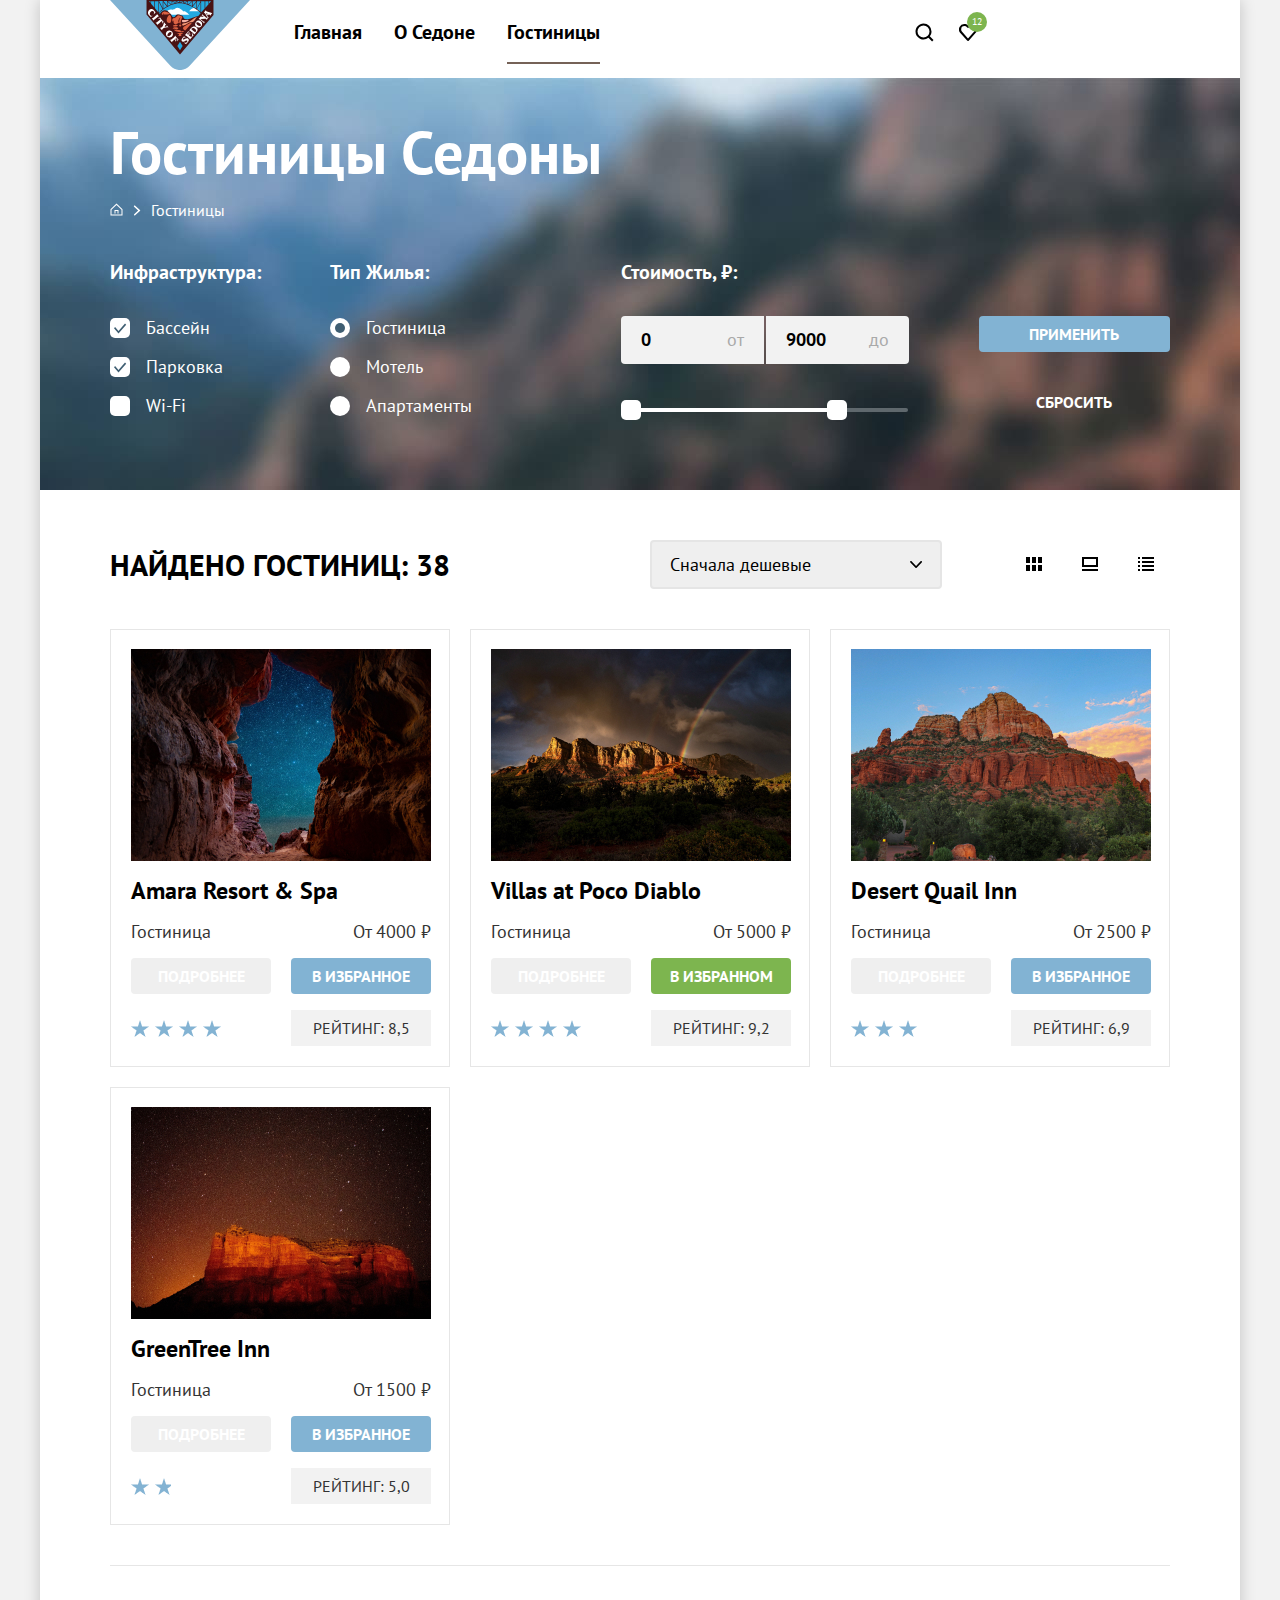
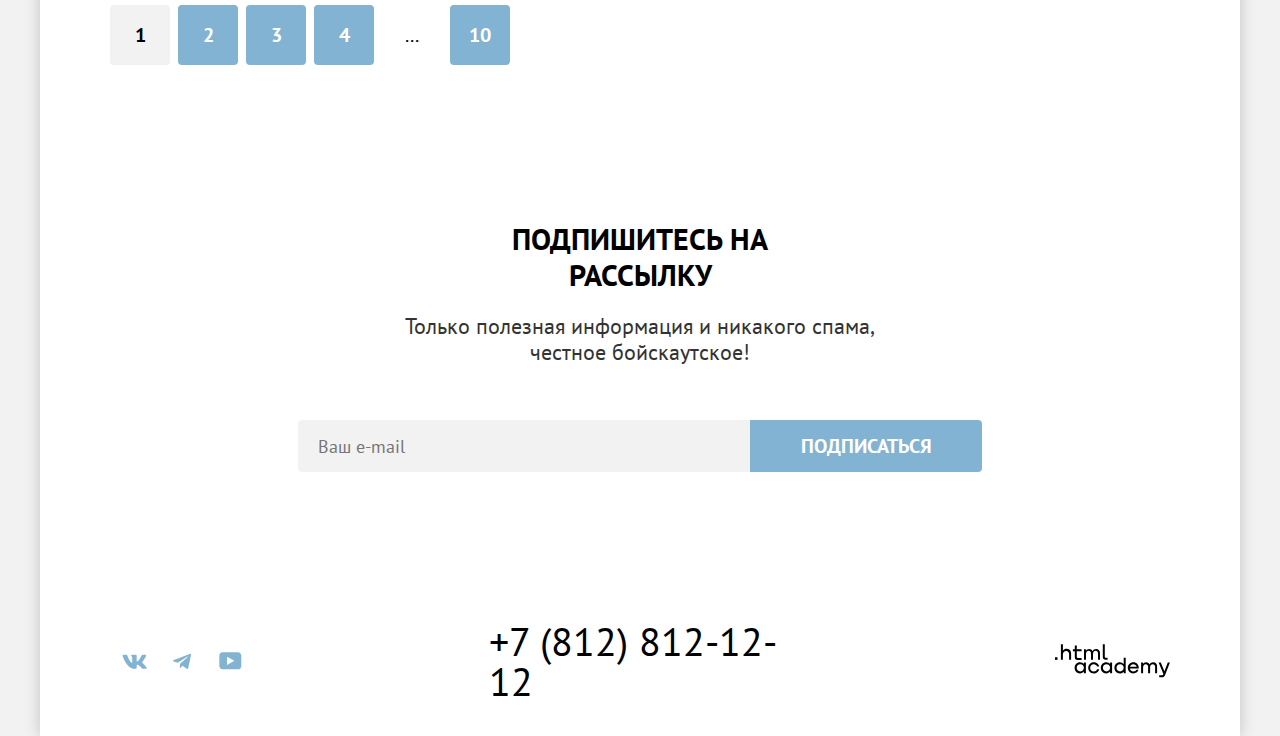
==== commit 41e7f4a5: "Завершает верстку всех компонентов" ====
--- a/catalog.html
+++ b/catalog.html
@@ -11,7 +11,7 @@
     <div class="container">
       <header class="main-header">
         <nav class="navigation">
-          <a class="navigation-logo" href="index.html">
+          <a class="navigation-logo navigation-logo-catalog" href="index.html">
             <img src="images/logo/logo.svg" width="140" height="70" alt="Логотип сайта Седона.">
           </a>
           <ul class="navigation-list">
@@ -68,20 +68,23 @@
                 <ul class="catalog-filter-list">
                   <li class="catalog-filter-item">
                     <label class="control">
-                      <input class="control-input" type="checkbox" name="swimpool" checked>
-                      Бассейн
-                    </label>
-                  </li>
-                  <li class="catalog-filter-item">
-                    <label class="control">
-                      <input class="control-input" type="checkbox" name="parking" checked>
-                      Парковка
-                    </label>
-                  </li>
-                  <li class="catalog-filter-item">
-                    <label class="control">
-                      <input class="control-input" type="checkbox" name="wi-fi">
-                      Wi-fi
+                      <input class=" visually-hidden control-input" type="checkbox" name="swimpool" checked>
+                      <span class="style-checkbox"></span>
+                      <span>Бассейн</span>
+                    </label>
+                  </li>
+                  <li class="catalog-filter-item">
+                    <label class="control">
+                      <input class="visually-hidden control-input" type="checkbox" name="parking" checked>
+                      <span class="style-checkbox"></span>
+                      <span>Парковка</span>
+                    </label>
+                  </li>
+                  <li class="catalog-filter-item">
+                    <label class="control">
+                      <input class="visually-hidden control-input" type="checkbox" name="wi-fi">
+                      <span class="style-checkbox"></span>
+                      <span>Wi-Fi</span>
                     </label>
                   </li>
                 </ul>
@@ -91,20 +94,23 @@
                 <ul class="catalog-filter-list">
                   <li class="catalog-filter-item">
                     <label class="control">
-                      <input class="control-input" type="radio" name="house-type" value="hotels" checked>
-                      Гостиница
-                    </label>
-                  </li>
-                  <li class="catalog-filter-item">
-                    <label class="control">
-                      <input class="control-input" type="radio" name="house-type" value="motels">
-                      Мотель
-                    </label>
-                  </li>
-                  <li class="catalog-filter-item">
-                    <label class="control">
-                      <input class="control-input" type="radio" name="house-type" value="apartments">
-                      Апартаменты
+                      <input class="visually-hidden control-input" type="radio" name="house-type" value="hotels" checked>
+                      <span class="style-radio"></span>
+                      <span>Гостиница</span>
+                    </label>
+                  </li>
+                  <li class="catalog-filter-item">
+                    <label class="control">
+                      <input class="visually-hidden control-input" type="radio" name="house-type" value="motels">
+                      <span class="style-radio"></span>
+                      <span>Мотель</span>
+                    </label>
+                  </li>
+                  <li class="catalog-filter-item">
+                    <label class="control">
+                      <input class="visually-hidden control-input" type="radio" name="house-type" value="apartments">
+                      <span class="style-radio"></span>
+                      <span>Апартаменты</span>
                     </label>
                   </li>
                 </ul>
@@ -115,22 +121,34 @@
                   <li class="catalog-filter-fields-item">
                     <label class="price">
                       <span class="visually-hidden">Минимальная цена.</span>
-                      <input type="number" name="price-min" placeholder="от">
+                      <input class="field-price field-price-min" type="number" value="0" name="price-min">
+                      <span>от</span>
                     </label>
                   </li>
                   <li class="catalog-filter-fields-item">
                     <label class="price">
                       <span class="visually-hidden">Максимальная цена.</span>
-                      <input type="number" name="price-max" placeholder="до">
-                    </label>
-                    <label class="range-price">
-                      <span class="visually-hidden">Ползунок регулировки цены.</span>
-                      <input type="range" name="range">
-                    </label>
+                      <input class="field-price field-price-max" type="number" value="9000" name="price-max">
+                      <span>до</span>
+                    </label>
+                  <li class="catalog-filter-fields-item">
+                    <div class="range-price">
+                      <div class="range-bar">
+                        <span class="visually-hidden">Ползунок регулировки цены.</span>
+                        <button class="range-toggle toggle-min" type="button">
+                          <span class="visually-hidden">Изменить минимальную цену.</span>
+                        </button>
+                        <button class="range-toggle toggle-max" type="button">
+                          <span class="visually-hidden">Изменить максимальную цену.</span>
+                        </button>
+                      </div>
+                    </div>
                   </li>
                 </ul>
-                <button class="button blue-button button-apply" type="submit">Применить</button>
-                <button class="button button-reset" type="reset">Сбросить</button>
+                <div class="button-container">
+                  <button class="button blue-button button-apply" type="submit">Применить</button>
+                  <button class="button button-reset no-background-button" type="reset">Сбросить</button>
+                </div>
               </fieldset>
             </form>
           </section>
--- a/css/style.css
+++ b/css/style.css
@@ -67,21 +67,21 @@
   font-weight: 700;
   text-align: center;
   text-transform: uppercase;
-  background-color: #756157;
   color: #FFFFFF;
   border: none;
   border-radius: 4px;
 }
 
-.button:hover {
+.button-brown:hover {
   background-color: #615048;
 }
 
-.button:focus {
+.button-brown:focus {
   background-color: #615048;
-}
-
-.button:active {
+  outline: none;
+}
+
+.button-brown:active {
   color: rgba(255, 255, 255, 0.30);
 }
 
@@ -91,21 +91,39 @@
 
 .blue-button:focus {
   background-color: #68A2CA;
+  outline: none;
 }
 
 .blue-button:active {
   color: rgba(255, 255, 255, 0.30);
 }
 
+.blue-button a:active {
+  color: rgba(255, 255, 255, 0.30);
+}
+
 .green-button:hover {
   background-color: #6C9E42;
 }
 
 .green-button:focus {
   background-color: #6C9E42;
+  outline: none;
 }
 
 .green-button:active {
+  color: rgba(255, 255, 255, 0.30);
+}
+
+.no-background-button:hover {
+  color: rgba(255, 255, 255, 0.30);
+}
+
+.no-background-button:focus-visible {
+  outline: 3px solid #83B3D3;
+}
+
+.no-background-button:active {
   color: rgba(255, 255, 255, 0.30);
 }
 
@@ -134,6 +152,7 @@
 }
 
 .navigation-link {
+  position: relative;
   display: block;
   font-size: 20px;
   line-height: 24px;
@@ -143,32 +162,46 @@
   text-decoration: none;
 }
 
+.navigation-link-current {
+  text-decoration: underline;
+  text-decoration-style: solid;
+  text-decoration-thickness: 2px;
+  text-decoration-color: #756257;
+  text-underline-offset: 23px;
+}
+
 .navigation-link:hover {
-  border-bottom: 2px solid #756257;
-  height: 22px;
-}
-
-.navigation-link:focus {
-  border-bottom: 2px solid #756257;
-  height: 22px;
+  text-decoration: underline;
+  text-decoration-style: solid;
+  text-decoration-thickness: 2px;
+  text-decoration-color: #756257;
+  text-underline-offset: 23px;
 }
 
 .navigation-link:active {
-  border-bottom: 2px solid #756257;
-  height: 22px;
-}
-
+  text-decoration: underline;
+  text-decoration-style: solid;
+  text-decoration-thickness: 2px;
+  text-decoration-color: #756257;
+  text-underline-offset: 23px;
+}
 
 .navigation-list .navigation-link {
   padding: 20px 16px;
 }
 
 .navigation-user .navigation-link {
-  padding: 20px 12px;
+  padding: 22px 12px 28px 12px;
 }
 
 .navigation-logo {
   margin-right: 28px;
+  z-index: 2;
+  cursor: default;
+}
+
+.navigation-logo-catalog {
+  cursor: pointer;
   z-index: 1;
 }
 
@@ -230,6 +263,7 @@
   background-image: url("../images/backgrounds/hero-background.jpg");
   background-color: #82B3D3;
   color: #333333;
+  z-index: 1;
 }
 
 .title {
@@ -673,16 +707,18 @@
 }
 
 .filter-image-container {
+  position: relative;
   margin-top: -6px;
   width: 1200px;
   padding: 35px 70px 70px;
-  margin-bottom: 49px;
+  margin-bottom: 50px;
   min-height: 412px;
   box-sizing: border-box;
   background-image: url("../images/backgrounds/background-catalog.jpg");
   background-color: #3d5f76;
   background-size: cover;
   color: #FFFFFF;
+  z-index: 2;
 }
 
 .inner-header-title {
@@ -736,6 +772,21 @@
   width: 1060px;
 }
 
+.catalog-filter-list {
+  margin: 0;
+  padding: 0;
+  list-style: none;
+}
+
+.catalog-filter-item {
+  margin-bottom: 16px;
+  line-height: 23px;
+}
+
+.catalog-filter-item:last-child {
+  margin-bottom: 0;
+}
+
 .catalog-filter-group {
   margin: 0;
   margin-right: 70px;
@@ -745,17 +796,17 @@
 }
 
 .catalog-filter-group-type {
-  margin-right: 140px;
+  margin-right: 141px;
 }
 
 .catalog-filter-group-price {
   display: flex;
-  align-items: center;
   margin-right: 0;
   width: 550px;
 }
 
 .catalog-filter-title {
+  padding: 0;
   margin: 0;
   margin-bottom: 32px;
   font-size: 20px;
@@ -764,44 +815,196 @@
   max-width: 150px;
 }
 
-.catalog-filter-list {
-  margin: 0;
+.control {
+  position: relative;
+  display: block;
+  padding-left: 36px;
+}
+
+.catalog-filter-fields {
+  display: flex;
+  flex-wrap: wrap;
+  margin: 0;
+  margin-right: 70px;
   padding: 0;
   list-style: none;
-}
-
-.catalog-filter-item {
-  margin-bottom: 16px;
-  line-height: 23px;
-}
-
-.catalog-filter-item:last-child {
-  margin-bottom: 0;
-}
-
-.catalog-filter-fields {
-  margin: 0;
-  padding: 0;
-  list-style: none;
-}
-
+  width: 288px;
+}
+
+.control-input[type="checkbox"]:checked +.style-checkbox {
+  background-image: url(../images/icons/check-mark.svg);
+  background-repeat: no-repeat;
+  background-position: center;
+}
+
+.control-input[type="radio"]:checked +.style-radio::after {
+  position: absolute;
+  top: 5px;
+  left: 5px;
+  width: 10px;
+  height: 10px;
+  background-color: #3F5E72;
+  border-radius: 50%;
+  content: "";
+}
+
+.style-checkbox {
+  position: absolute;
+  top: 2px;
+  left: 0;
+  width: 20px;
+  height: 20px;
+  background-color: #FFFFFF;
+  border-radius: 5px;
+}
+
+.style-radio {
+  position: absolute;
+  top: 2px;
+  left: 0;
+  width: 20px;
+  height: 20px;
+  background-color: #FFFFFF;
+  border-radius: 50%;
+}
+
+.style-checkbox:focus-visible {
+  outline: 3px solid #83B3D3;
+}
+
+.field-price {
+  display: block;
+  margin-bottom: 35px;
+  font-family: inherit;
+  font-size: 18px;
+  line-height: 24px;
+  font-weight: 700;
+  width: 103px;
+  height: 24px;
+  padding: 12px 20px;
+  border: none;
+  border-radius: 4px 0 0 4px;
+  background-color: #F2F2F2;
+}
+
+.price {
+  position: relative;
+  height: 48px;
+}
+
+.price span {
+  position: absolute;
+  top: 50%;
+  right: 20px;
+  transform: translateY(-50%);
+  line-height: 24px;
+  color: #A9A9A9;
+}
+
+.field-price-max {
+  border-radius: 0 4px 4px 0;
+  margin-left: 2px;
+}
+
+.field-price[type="number"]::-webkit-outer-spin-button,
+.field-price[type="number"]::-webkit-inner-spin-button {
+    -webkit-appearance: none;
+}
+
+.field-price:hover {
+  background-color: #E6E6E6;
+}
+
+.field-price:focus-visible {
+  background-color: #E6E6E6;
+  outline: 3px solid #83B3D3;
+}
+
+.field-price:active {
+  background-color: #E6E6E6;
+  outline: none;
+}
+
+.range-price {
+  position: relative;
+  height: 4px;
+  background-color: #5F686D;
+  border-radius: 2px;
+  width: 287px;
+}
+
+.range-bar {
+  position: absolute;
+  background-color: #ffffff;
+  width: 226px;
+  height: 4px;
+  opacity: 1;
+}
+
+.range-toggle {
+  position: absolute;
+  width: 20px;
+  height: 20px;
+  background: #ffffff;
+  border: none;
+  border-radius: 5px;
+  cursor: pointer;
+}
+
+.range-toggle:focus {
+  outline: 3px solid #83B3D3;
+}
+
+.range-toggle:active {
+  outline: 2px solid #83B3D3;
+}
+
+.toggle-min {
+  top: -8px;
+}
+
+.toggle-max {
+  top: -8px;
+  right: 0;
+}
+
+input[type=range]  {
+  width: 226px;
+  appearance: none;
+  outline: none;
+  overflow: hidden;
+  height: 7px;
+}
+
+.button-container {
+  display: flex;
+  flex-wrap: wrap;
+  width: 191px;
+}
 
 .button-apply {
+  display: block;
+  margin-bottom: 32px;
   font-size: 16px;
   line-height: 20px;
   font-weight: 700;
   text-align: center;
   background-color: #82B3D3;
   cursor: pointer;
+  width: 191px;
+  min-height: 20px;
 }
 
 .button-reset {
+  display: block;
   font-size: 16px;
   line-height: 20px;
   font-weight: 700;
   text-align: center;
   background: none;
   cursor: pointer;
+  width: 191px;
+  min-height: 20px;
 }
 
 .found-hotels-container {
@@ -816,7 +1019,7 @@
 .found-hotels-title {
   margin: 0;
   margin-right: 200px;
-  min-width: 340px;
+  min-width: 338px;
   font-size: 30px;
   line-height: 36px;
   font-weight: 700;
@@ -825,12 +1028,20 @@
 }
 
 .select-control {
-  padding: 14px 20px;
+  padding: 0 18px;
   width: 292px;
   height: 49px;
   font-family: inherit;
   font-size: 18px;
   line-height: 21px;
+  box-sizing: border-box;
+  border: 2px solid #E5E5E5;
+  border-radius: 4px;
+  appearance: none;
+  background-image: url("../images/icons/arrow-black.svg");
+  background-repeat: no-repeat;
+  background-position: right 18px center;
+  cursor: pointer;
 }
 
 .buttons-change-view-list {
@@ -845,23 +1056,19 @@
 .button-change-view {
   display: block;
   padding: 12px 14px;
-  background-color: #FFFFFF;
-  border: 2px solid #E5E5E5;
+  border: 2px solid transparent;
 }
 
 .button-change-view:hover {
-  background-color: #FFFFFF;
   border: 2px solid #000000;
 }
 
-.button-change-view:focus {
-  background-color: #FFFFFF;
-  border: 2px solid #68A2CA;
+.button-change-view:focus-visible {
+  outline: 2px solid #68A2CA;
 }
 
 .button-change-view:active {
-  background-color: #FFFFFF;
-  border: 2px solid #000000;
+  outline: 2px solid #000000;
 }
 
 .icon-tile {
@@ -1012,10 +1219,6 @@
   background-color: #F2F2F2;
 }
 
-.pagination-link-current {
-  color: #000000;
-}
-
 .pagination-disabled {
   background: none;
   color: #000000;
@@ -1024,4 +1227,329 @@
 .pagination-link-disabled {
   font-weight: 400;
   color: #000000;
-}
+  pointer-events: none;
+  cursor: default;
+}
+
+.pagination-link-current {
+  color: #000000;
+  pointer-events: none;
+  cursor: default;
+}
+
+.modal-container {
+  position: fixed;
+  top: 0;
+  left: 0;
+  width: 100%;
+  height: 100%;
+  display: flex;
+  background-color: rgba(242, 242, 242, 0.80);
+  z-index: 3;
+}
+
+.modal-container-close {
+  display: none;
+}
+
+.modal {
+  position: relative;
+  margin: auto;
+  padding: 64px 70px;
+  width: 717px;
+  min-height: 576px;
+  box-sizing: border-box;
+  background-color: #ffffff;
+  box-shadow: 0 25px 50px 0 rgba(0, 0, 0, 0.15);
+  border-radius: 30px;
+}
+
+.modal-close-button {
+  position: absolute;
+  right: 52px;
+  background-color: #F2F2F2;
+  width: 52px;
+  height: 52px;
+  border: none;
+  border-radius: 50%;
+  cursor: pointer;
+}
+
+.modal-close-button::before, .modal-close-button::after {
+  position: absolute;
+  left: 16px;
+  width: 20px;
+  height: 2px;
+  background-color: #000000;
+  content:"";
+}
+
+.modal-close-button::before {
+  transform: rotate(45deg);
+}
+
+.modal-close-button::after {
+  transform: rotate(-45deg);
+}
+
+.modal-close-button:hover {
+  background-color: #E6E6E6;
+}
+
+.modal-close-button:focus-visible {
+  outline: 3px solid #83B3D3;
+}
+
+.modal-close-button:active::before,
+.modal-close-button:active::after {
+  background-color: #D6D0CD;
+}
+
+.modal-title {
+  margin: 0;
+  margin-bottom: 64px;
+  font-size: 30px;
+  font-weight: 700;
+  line-height: 36px;
+  text-transform: uppercase;
+  color: #000000;
+}
+
+.auth-form {
+  display: flex;
+  flex-wrap: wrap;
+  gap: 48px;
+  width: 577px;
+}
+
+.auth-form-field {
+  position: relative;
+  padding: 12px 20px;
+  width: 440px;
+  height: 48px;
+  box-sizing: border-box;
+  background-color: #F2F2F2;
+  border: none;
+  border-radius: 4px;
+}
+
+.auth-form-field-dates:hover {
+  background-color: #E6E6E6;
+}
+
+.auth-form-field-dates:focus {
+  outline: 3px solid #83B3D3;
+}
+
+.auth-form-field::placeholder {
+  font-family: PT Sans;
+  font-size: 18px;
+  font-weight: 700;
+  line-height: 24px;
+  color: #000000;
+  opacity: 0.6;
+}
+
+.auth-form-field[type="text"] {
+  font-family: "PT Sans";
+  font-size: 18px;
+  font-weight: 700;
+  line-height: 24px;
+  color: #000000;
+}
+
+.calendar-icon {
+  position: absolute;
+  top: 33%;
+  right: 5%;
+  fill: #A9A9A9;
+}
+
+.auth-form-field-people {
+  padding: 14px 10px;
+  width: 31px;
+  box-sizing: border-box;
+  appearance: none;
+  border-radius: 0;
+}
+
+.auth-form-field-people[type="number"]::-webkit-outer-spin-button,
+.auth-form-field-people[type="number"]::-webkit-inner-spin-button {
+    -webkit-appearance: none;
+}
+
+.field-group-container {
+  display: flex;
+  justify-content: space-between;
+  width: 577px;
+}
+
+.field-group {
+  display: flex;
+  flex-wrap: wrap;
+  justify-content: space-between;
+  align-items: center;
+  margin: 0;
+  width: 577px;
+}
+
+.field-group-people {
+  display: flex;
+  flex-wrap: wrap;
+  width: 247px;
+  justify-content: space-between;
+}
+
+.people-range-container {
+  position: relative;
+  display: flex;
+  width: 110px;
+}
+
+.people-range-container span {
+  position: absolute;
+  left: 50%;
+  transform: translate(-50%, -50%);
+  top: 50%;
+  font-weight: 700;
+  line-height: 20px;
+  cursor: default;
+}
+
+.field-title {
+  font-size: 20px;
+  font-weight: 700;
+  line-height: 24px;
+  text-transform: capitalize;
+  max-width: 119px;
+}
+
+.field-title-children {
+  max-width: 50px;
+}
+
+.button-range {
+  position: relative;
+  padding: 14px 10px;
+  width: 40px;
+  height: 48px;
+  box-sizing: border-box;
+  background-color: rgba(242, 242, 242, 1);
+  border: none;
+  cursor: pointer;
+}
+
+.button-range:focus {
+  outline: none;
+}
+
+.minus-icon, .plus-icon {
+  fill: #D6D0CD;
+  border-radius: 4px;
+}
+
+.minus-icon:hover,
+.plus-icon:hover {
+  fill: #000000;
+}
+
+.minus-icon:focus,
+.plus-icon:focus {
+  outline: 3px solid #83B3D3;
+  fill: #000000;
+}
+
+.minus-icon:active,
+.plus-icon:active {
+  fill: #D6D0CD;
+}
+
+.search-button {
+  display: block;
+  width: 577px;
+  height: 60px;
+  background-color: #83B3D3;
+  cursor: pointer;
+}
+
+.field-title-children {
+  position: relative;
+}
+
+.tooltip {
+  position: absolute;
+  margin-left: 10px;
+  width: 26px;
+  height: 26px;
+  align-items: center;
+}
+
+.tooltip-toggle {
+  position: relative;
+  border: none;
+  background-color: transparent;
+  padding: 0;
+  margin: 0;
+  display: block;
+}
+
+.tooltip-icon {
+  width: 100%;
+  height: 100%;
+  display: block;
+}
+
+.tooltip-text {
+  display: block;
+  position: absolute;
+  top: 100%;
+  left: 50%;
+  transform: translateX(-50%);
+  z-index: 4;
+  margin-top: 15px;
+  padding: 15px 18px 18px 22px;
+  width: 216px;
+  height: 110px;
+  background-color: #333333;
+  border-radius: 10px;
+  color: #ffffff;
+  font-size: 16px;
+  line-height: 20px;
+  display: none;
+}
+
+.tooltip-text::before {
+  position: absolute;
+  bottom: 103%;
+  left: 46%;
+  content: url("../images/triangle.svg");
+  width: 19px;
+  height: 9px;
+  background-repeat: no-repeat;
+}
+
+.tooltip-toggle:hover + .tooltip-text,
+.tooltip-toggle:focus + .tooltip-text {
+  display: block;
+}
+
+.field-date-container {
+  position: relative;
+}
+
+.error {
+  position: absolute;
+  bottom: -55%;
+  left: 5%;
+  font-size: 16px;
+  color: #FF5757;
+  display: none;
+}
+
+.work {
+  position: absolute;
+  bottom: -55%;
+  left: 5%;
+  font-size: 16px;
+  display: none;
+}
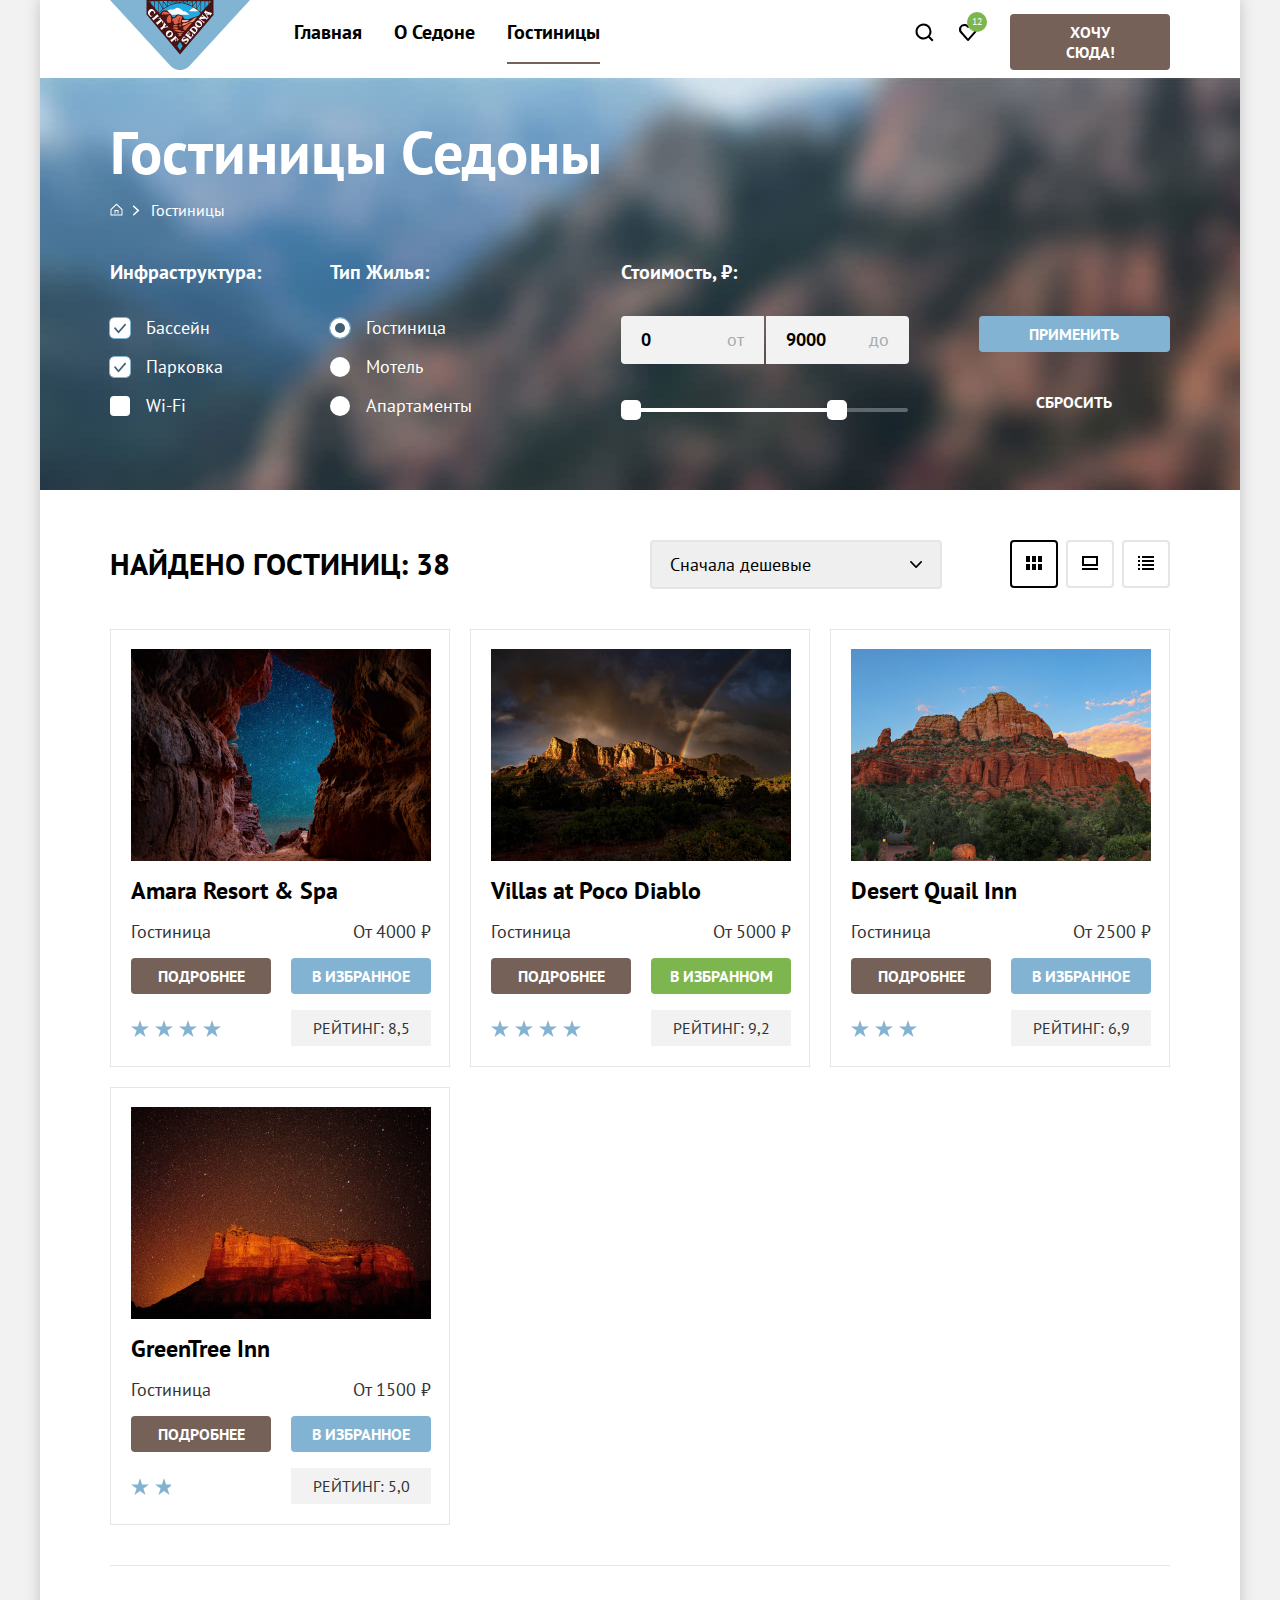
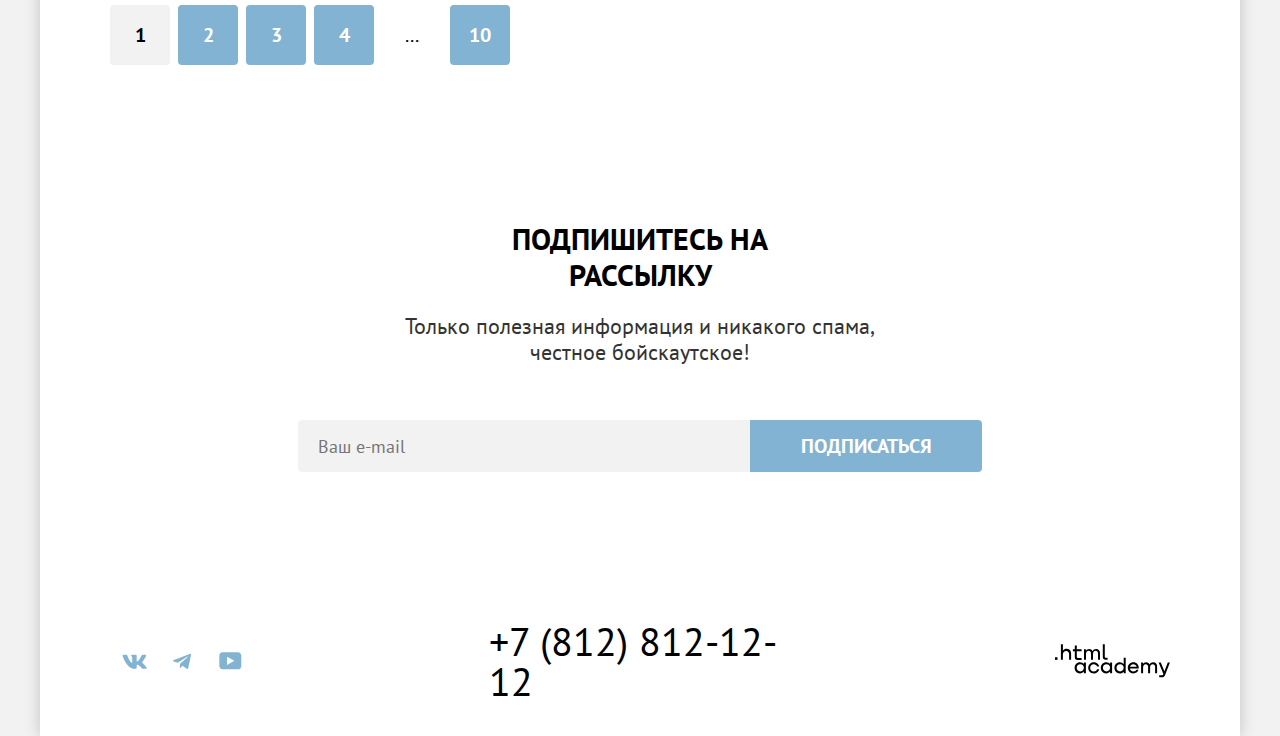
==== commit 6e844caf: "Merge pull request #9 from yuliyaagafonova/master" ====
--- a/catalog.html
+++ b/catalog.html
@@ -9,7 +9,7 @@
   </head>
   <body>
     <div class="container">
-      <header class="main-header">
+      <header class="main-header" data-test="header">
         <nav class="navigation">
           <a class="navigation-logo navigation-logo-catalog" href="index.html">
             <img src="images/logo/logo.svg" width="140" height="70" alt="Логотип сайта Седона.">
@@ -38,7 +38,7 @@
               </a>
             </li>
             <li class="'navigation-item">
-              <a class="button button-want" href="#">
+              <a class="button button-want brown-button button-disabled" href="#">
                 Хочу сюда!
               </a>
             </li>
@@ -60,7 +60,7 @@
               </li>
             </ul>
           </header>
-          <section class="catalog-products">
+          <section class="catalog-products" data-test="filter">
             <h2 class="visually-hidden" hidden>Фильтр каталога.</h2>
             <form class="catalog-filter" action="https://echo.htmlacademy.ru/" method="get">
               <fieldset class="catalog-filter-group">
@@ -153,7 +153,7 @@
             </form>
           </section>
         </div>
-        <section class="found-hotels">
+        <section class="found-hotels" data-test="catalog">
           <div class="found-hotels-container">
             <h2 class="visually-hidden" hidden>Найденные гостиницы.</h2>
             <p class="found-hotels-title">Найдено гостиниц: 38</p>
@@ -164,7 +164,7 @@
             </select>
             <ul class="buttons-change-view-list">
               <li class="buttons-change-view-item">
-                <a class="button button-change-view button-change-view-current" href="#">
+                <button class="button button-change-view button-change-view-current" type="button">
                   <svg class="icon-tile" aria-hidden="true" focusable="false" width="16" height="14" viewBox="0 0 16 14" fill="none" xmlns="http://www.w3.org/2000/svg">
                     <path d="M4 0H0V6H4V0Z"/>
                     <path d="M16 0H12V6H16V0Z"/>
@@ -174,10 +174,10 @@
                     <path d="M10 8H6V14H10V8Z"/>
                   </svg>
                   <span class="visually-hidden">Показать карточками.</span>
-                </a>
+                </button>
               </li>
               <li class="buttons-change-view-item">
-                <a class="button button-change-view" href="#">
+                <button class="button button-change-view" type="button">
                   <svg class="icon-slide" aria-hidden="true" focusable="false" width="16" height="14" viewBox="0 0 16 14" fill="none" xmlns="http://www.w3.org/2000/svg">
                     <g clip-path="url(#clip0_33548_952)">
                     <path d="M16 12H0V14H16V12Z"/>
@@ -190,10 +190,10 @@
                     </defs>
                   </svg>
                   <span class="visually-hidden">Показать по одному.</span>
-                </a>
+                </button>
               </li>
               <li class="buttons-change-view-item">
-                <a class="button button-change-view" href="#">
+                <button class="button button-change-view" type="button">
                   <svg class="icon-list" aria-hidden="true" focusable="false" width="16" height="14" viewBox="0 0 16 14" fill="none" xmlns="http://www.w3.org/2000/svg">
                     <g clip-path="url(#clip0_33548_953)">
                     <path d="M2 0H0V2H2V0Z"/>
@@ -212,7 +212,7 @@
                     </defs>
                   </svg>
                   <span class="visually-hidden">Показать списком.</span>
-                </a>
+                </button>
               </li>
             </ul>
           </div>
@@ -226,7 +226,7 @@
               </a>
               <span class="hotel-type">Гостиница</span>
               <b class="hotel-price">От 4000 ₽</b>
-              <button class="button button-more" type="button">Подробнее</button>
+              <button class="button button-more brown-button" type="button">Подробнее</button>
               <button class="button blue-button button-favorites" type="button">В Избранное</button>
               <p class="stars star-4">
                 <span class="visually-hidden">4 звезды.</span>
@@ -242,7 +242,7 @@
               </a>
               <span class="hotel-type">Гостиница</span>
               <b class="hotel-price">От 5000 ₽</b>
-              <button class="button button-more" type="button">Подробнее</button>
+              <button class="button button-more brown-button" type="button">Подробнее</button>
               <button class="button green-button button-favorites button-favorites-current" type="button">В Избранном</button>
               <p class="stars star-4">
                 <span class="visually-hidden">4 звезды.</span>
@@ -258,7 +258,7 @@
               </a>
               <span class="hotel-type">Гостиница</span>
               <b class="hotel-price">От 2500 ₽</b>
-              <button class="button button-more" type="button">Подробнее</button>
+              <button class="button button-more brown-button" type="button">Подробнее</button>
               <button class="button blue-button button-favorites" type="button">В Избранное</button>
               <p class="stars star-3">
                 <span class="visually-hidden">3 звезды.</span>
@@ -274,7 +274,7 @@
               </a>
               <span class="hotel-type">Гостиница</span>
               <b class="hotel-price">От 1500 ₽</b>
-              <button class="button button-more" type="button">Подробнее</button>
+              <button class="button button-more brown-button" type="button">Подробнее</button>
               <button class="button blue-button button-favorites" type="button">В Избранное</button>
               <p class="stars star-2">
                 <span class="visually-hidden">2 звёзды.</span>
@@ -303,7 +303,7 @@
             </li>
           </ul>
         </section>
-        <section class="subscription">
+        <section class="subscription" data-test="subscribe">
           <div class="subscription-container">
             <h2 class="subscription-title">Подпишитесь на рассылку</h2>
             <p class="subscription-discription">Только полезная информация и никакого спама, честное бойскаутское!</p>
@@ -319,7 +319,7 @@
           </div>
         </section>
       </main>
-      <footer class="page-footer">
+      <footer class="page-footer" data-test="footer">
         <div class="footer-container">
           <section class="footer-social">
             <h2 class="visually-hidden">Список социальных сетей.</h2>
@@ -351,12 +351,11 @@
             </ul>
           </section>
           <section class="contacts">
-            <a class="telephone-nubmer" href="tel:+78128121212">+7 (812) 812-12-12
-              <span class="visually-hidden">Телефон для связи.</span>
-            </a>
+            <h2 class="visually-hidden">Телефон для связи.</h2>
+            <a class="telephone-nubmer" href="tel:+78128121212">+7 (812) 812-12-12 </a>
           </section>
           <a class="footer-logo" href="https://htmlacademy.ru/">
-            <svg class="logo-academy" aria-hidden="true" focusable="false"width="115" height="34" viewBox="0 0 115 34" fill="none" xmlns="http://www.w3.org/2000/svg">
+            <svg class="logo-academy" aria-hidden="true" focusable="false" width="115" height="34" viewBox="0 0 115 34" fill="none" xmlns="http://www.w3.org/2000/svg">
               <path d="M0 13.2564V15.8564H2.5V13.2564H0Z"/>
               <path d="M11.6 4.85645C10 4.85645 8.8 5.55645 8 6.55645H7.9V0.356445H5.9V15.8564H7.9V10.5564C7.9 8.45645 9.2 6.95645 11.2 6.95645C13 6.95645 14.1 8.35645 14.1 10.1564V15.8564H16.1V9.75644C16.2 6.75644 14.3 4.85645 11.6 4.85645Z"/>
               <path d="M26.6 5.15645H21.8V1.45645H19.8V5.25645H17.9V7.25645H19.8V13.2564C19.8 14.9564 20.8 15.9564 22.5 15.9564H26.6V13.9564H22.9C22.2 13.9564 21.8 13.5564 21.8 12.8564V7.15645H26.6V5.15645Z"/>
--- a/css/style.css
+++ b/css/style.css
@@ -72,17 +72,33 @@
   border-radius: 4px;
 }
 
-.button-brown:hover {
+.brown-button {
+  background-color: #756157;
+}
+
+.blue-button {
+  background-color: #82B3D3;
+}
+
+.brown-button:hover {
   background-color: #615048;
 }
 
-.button-brown:focus {
+.brown-button:focus {
   background-color: #615048;
   outline: none;
 }
 
-.button-brown:active {
+.brown-button:active {
   color: rgba(255, 255, 255, 0.30);
+}
+
+.brown-button:disabled {
+  background-color: #E5E5E5;
+  color: #ffffff;
+  outline: none;
+  border: none;
+  cursor: default;
 }
 
 .blue-button:hover {
@@ -102,6 +118,14 @@
   color: rgba(255, 255, 255, 0.30);
 }
 
+.blue-button:disabled {
+  background-color: #E5E5E5;
+  color: #ffffff;
+  outline: none;
+  border: none;
+  cursor: default;
+}
+
 .green-button:hover {
   background-color: #6C9E42;
 }
@@ -115,6 +139,14 @@
   color: rgba(255, 255, 255, 0.30);
 }
 
+.green-button:disabled {
+  background-color: #E5E5E5;
+  color: #ffffff;
+  outline: none;
+  border: none;
+  cursor: default;
+}
+
 .no-background-button:hover {
   color: rgba(255, 255, 255, 0.30);
 }
@@ -125,6 +157,15 @@
 
 .no-background-button:active {
   color: rgba(255, 255, 255, 0.30);
+}
+
+.green-button:disabled {
+  background-color: transparent;
+  color: #ffffff;
+  opacity: 0.1;
+  outline: none;
+  border: none;
+  cursor: default;
 }
 
 .navigation {
@@ -144,6 +185,7 @@
 
 .navigation-user {
   display: flex;
+  flex-wrap: wrap;
   margin: 0;
   padding: 0;
   list-style: none;
@@ -191,7 +233,7 @@
 }
 
 .navigation-user .navigation-link {
-  padding: 22px 12px 28px 12px;
+  padding: 22px 12px;
 }
 
 .navigation-logo {
@@ -255,6 +297,12 @@
   color: #FFFFFF;
 }
 
+.button-want.disabled {
+  background-color: rgba(229, 229, 229, 1);
+  cursor: default;
+  pointer-events: none;
+}
+
 .hero {
   margin-top: -6px;
   margin-bottom: 69px;
@@ -412,7 +460,7 @@
   margin: 0 auto;
   margin-bottom: 30px;
   content: "";
-  width: 74px;
+  width: 75px;
   height: 72px;
   display: block;
   background-image: url("../images/icons/gift-icon.svg");
@@ -487,6 +535,12 @@
   font-size: 20px;
   line-height: 36px;
   text-decoration: none;
+}
+
+.hotel-search-button.disabled {
+  background-color: rgba(229, 229, 229, 1);
+  cursor: default;
+  pointer-events: none;
 }
 
 .subscription {
@@ -528,7 +582,8 @@
   font-size: 18px;
   line-height: 24px;
   color: #000000;
-  border:#FFFFFF;
+  background-color: #F2F2F2;
+  border:#F2F2F2;
   border-radius: 4px 0 0 4px;
 }
 
@@ -538,6 +593,20 @@
 
 .subscription-form {
   display: flex;
+}
+
+.subscription-field:hover {
+  background-color: #E6E6E6;
+}
+
+.subscription-field:focus-visible {
+  background-color: #E6E6E6;
+  outline: 3px solid #83B3D3;
+}
+
+.subscription-field:active {
+  background-color: #E6E6E6;
+  outline: 1px solid #83B3D3;
 }
 
 .subscription-button {
@@ -691,14 +760,14 @@
 }
 
 .logo-academy {
-  fill: black;
+  fill: #000000;
 }
 
 .logo-academy:hover {
   fill: #756157;
 }
-
-.logo-academy:focus {
+.logo-academy:focus-visible {
+  outline: red;
   fill: #756157;
 }
 
@@ -736,27 +805,32 @@
   list-style: none;
   display: flex;
   flex-wrap: wrap;
-  gap: 10px;
   align-items: baseline;
 }
 
-.breadcrumbs-link-main {
-  display: flex;
-  gap: 10px;
-}
-
-.breadcrumbs-link-main:before {
+.breadcrumbs-item {
+  position: relative;
+  margin-right: 28px;
+}
+
+.breadcrumbs-link-main::before {
   display: block;
   content: url("../images/icons/house-icon.svg");
   width: 13px;
   height: 12px;
 }
 
-.breadcrumbs-link-main::after {
-  display: block;
+.breadcrumbs-item::after {
+  position: absolute;
+  top: 0;
+  left: 173%;
   content: url("../images/icons/arrow-icon.svg");
   width: 8px;
   height: 20px;
+}
+
+.breadcrumbs-item:last-child::after {
+  content: none;
 }
 
 .breadcrumbs-link {
@@ -819,6 +893,7 @@
   position: relative;
   display: block;
   padding-left: 36px;
+  cursor: pointer;
 }
 
 .catalog-filter-fields {
@@ -834,7 +909,7 @@
 .control-input[type="checkbox"]:checked +.style-checkbox {
   background-image: url(../images/icons/check-mark.svg);
   background-repeat: no-repeat;
-  background-position: center;
+  background-position: center left 4px;
 }
 
 .control-input[type="radio"]:checked +.style-radio::after {
@@ -854,8 +929,9 @@
   left: 0;
   width: 20px;
   height: 20px;
+  box-sizing: border-box;
   background-color: #FFFFFF;
-  border-radius: 5px;
+  border-radius: 4px;
 }
 
 .style-radio {
@@ -868,7 +944,27 @@
   border-radius: 50%;
 }
 
-.style-checkbox:focus-visible {
+.control-input:checked  + .style-checkbox {
+  outline: 1px solid #83B3D3;
+}
+
+.control-input:checked  + .style-radio {
+  outline: 1px solid #83B3D3;
+}
+
+.control:hover {
+  opacity: 0.6;
+}
+
+.control:active,
+.control:active {
+  opacity: 0.3;
+}
+
+.control-input:focus-visible  + .style-checkbox  {
+  outline: 3px solid #83B3D3;
+}
+.control-input:focus-visible  + .style-radio {
   outline: 3px solid #83B3D3;
 }
 
@@ -918,11 +1014,12 @@
 .field-price:focus-visible {
   background-color: #E6E6E6;
   outline: 3px solid #83B3D3;
+
 }
 
 .field-price:active {
   background-color: #E6E6E6;
-  outline: none;
+  outline: 1px solid #83B3D3;
 }
 
 .range-price {
@@ -1013,13 +1110,13 @@
   width: 1060px;
   display: flex;
   flex-wrap: wrap;
-  align-items: center;
 }
 
 .found-hotels-title {
   margin: 0;
+  margin-top: 6px;
   margin-right: 200px;
-  min-width: 338px;
+  max-width: 340px;
   font-size: 30px;
   line-height: 36px;
   font-weight: 700;
@@ -1044,31 +1141,53 @@
   cursor: pointer;
 }
 
+.select-control:hover {
+  border: 2px solid #68A2CA;
+}
+
+.select-control:focus-visible {
+  outline: none;
+  border: 2px solid #68A2CA;
+}
+
+.select-control:disabled {
+  outline: 3px solid rgba(0, 0, 0, 0.30);
+  color: rgba(0, 0, 0, 0.30);
+  cursor: default;
+  border: none;
+}
+
 .buttons-change-view-list {
   margin: 0;
   margin-left: auto;
   padding: 0;
   list-style: none;
   display: flex;
+  flex-wrap: wrap;
   gap: 8px;
+  max-width: 170px;
 }
 
 .button-change-view {
   display: block;
   padding: 12px 14px;
-  border: 2px solid transparent;
-}
-
-.button-change-view:hover {
+  background-color: transparent;
+  border: 2px solid #E5E5E5;
+  cursor: pointer;
+}
+
+.button-change-view-current {
   border: 2px solid #000000;
 }
 
+.button-change-view:hover,
+.button-change-view:active {
+  border: 2px solid #000000;
+}
+
 .button-change-view:focus-visible {
-  outline: 2px solid #68A2CA;
-}
-
-.button-change-view:active {
-  outline: 2px solid #000000;
+  outline: none;
+  border: 2px solid #68A2CA;
 }
 
 .icon-tile {
@@ -1191,6 +1310,7 @@
   padding-top: 39px;
   list-style: none;
   display: flex;
+  flex-wrap: wrap;
   gap: 8px;
   width: 1060px;
   border-top: 1px solid #E6E6E6;
@@ -1235,6 +1355,18 @@
   color: #000000;
   pointer-events: none;
   cursor: default;
+}
+
+.pagination-item a:focus-visible:not(.pagination-link-current, .pagination-link-disabled) {
+  background-color: #68A2CA;
+  outline: none;
+  border: #68A2CA;
+  border-radius: 4px;
+}
+
+.pagination-link-current:focus,
+.pagination-link-disabled:focus {
+  outline: none;
 }
 
 .modal-container {
@@ -1311,6 +1443,7 @@
   font-size: 30px;
   font-weight: 700;
   line-height: 36px;
+  max-width: 420px;
   text-transform: uppercase;
   color: #000000;
 }
@@ -1318,12 +1451,11 @@
 .auth-form {
   display: flex;
   flex-wrap: wrap;
-  gap: 48px;
+  gap: 23px;
   width: 577px;
 }
 
 .auth-form-field {
-  position: relative;
   padding: 12px 20px;
   width: 440px;
   height: 48px;
@@ -1333,6 +1465,10 @@
   border-radius: 4px;
 }
 
+.auth-form-field-dates {
+  transform: translateX(18px);
+}
+
 .auth-form-field-dates:hover {
   background-color: #E6E6E6;
 }
@@ -1358,16 +1494,19 @@
   color: #000000;
 }
 
-.calendar-icon {
-  position: absolute;
-  top: 33%;
-  right: 5%;
+.calendar-icon-first {
+  transform: translateX(-22px);
+  fill: #A9A9A9;
+}
+
+.calendar-icon-second {
+  transform: translateX(-22px);
   fill: #A9A9A9;
 }
 
 .auth-form-field-people {
   padding: 14px 10px;
-  width: 31px;
+  width: 110px;
   box-sizing: border-box;
   appearance: none;
   border-radius: 0;
@@ -1400,9 +1539,14 @@
   justify-content: space-between;
 }
 
+.field-group-people-children {
+  width: 242px;
+}
+
 .people-range-container {
   position: relative;
   display: flex;
+  flex-wrap: nowrap;
   width: 110px;
 }
 
@@ -1421,63 +1565,85 @@
   font-weight: 700;
   line-height: 24px;
   text-transform: capitalize;
-  max-width: 119px;
+  width: 119px;
+  color: #000000;
 }
 
 .field-title-children {
-  max-width: 50px;
+  display: flex;
+  align-items: center;
+  max-width: 80px;
 }
 
 .button-range {
-  position: relative;
-  padding: 14px 10px;
-  width: 40px;
-  height: 48px;
-  box-sizing: border-box;
+  position: absolute;
+  box-sizing: content-box;
+  width: 20px;
+  height: 20px;
+  padding: 0;
   background-color: rgba(242, 242, 242, 1);
   border: none;
   cursor: pointer;
 }
 
-.button-range:focus {
-  outline: none;
-}
-
-.minus-icon, .plus-icon {
+.button-minus, .button-plus {
+  position: absolute;
+  top: 30%;
+  border-radius: 4px;
+}
+
+.button-minus {
+  z-index: 1;
+  left: 10%
+}
+
+.button-plus {
+  left: 72%;
+}
+
+.button-range path  {
   fill: #D6D0CD;
   border-radius: 4px;
 }
 
-.minus-icon:hover,
-.plus-icon:hover {
+.button-range:hover path {
   fill: #000000;
 }
 
-.minus-icon:focus,
-.plus-icon:focus {
-  outline: 3px solid #83B3D3;
-  fill: #000000;
-}
-
-.minus-icon:active,
-.plus-icon:active {
+.button-range:focus-visible path {
+  fill: #000;
+  fill-opacity: 1;
+}
+
+.button-range:focus-visible {
+  outline: 3px solid #82B3D3;
+}
+
+.button-range:active path,
+.button-range:active path {
   fill: #D6D0CD;
 }
 
+.button-range:disabled {
+  cursor: default;
+  pointer-events: none;
+  fill-opacity: 0.3;
+}
+
 .search-button {
   display: block;
+  margin-top: 25px;
   width: 577px;
-  height: 60px;
+  min-height: 60px;
   background-color: #83B3D3;
+  border-radius: 10px;
   cursor: pointer;
-}
-
-.field-title-children {
-  position: relative;
+  font-size: 20px;
+  font-weight: 700;
+  line-height: 24px;
 }
 
 .tooltip {
-  position: absolute;
   margin-left: 10px;
   width: 26px;
   height: 26px;
@@ -1491,6 +1657,8 @@
   padding: 0;
   margin: 0;
   display: block;
+  width: 26px;
+  height: 26px;
 }
 
 .tooltip-icon {
@@ -1502,19 +1670,20 @@
 .tooltip-text {
   display: block;
   position: absolute;
-  top: 100%;
-  left: 50%;
+  right: -16px;
   transform: translateX(-50%);
-  z-index: 4;
+  z-index: 1;
   margin-top: 15px;
-  padding: 15px 18px 18px 22px;
-  width: 216px;
-  height: 110px;
+  padding: 20px 18px 18px 22px;
+  width: 256px;
+  height: 143px;
+  box-sizing: border-box;
   background-color: #333333;
   border-radius: 10px;
   color: #ffffff;
   font-size: 16px;
   line-height: 20px;
+  box-shadow: 0 15px 30px 0 rgba(0, 0, 0, 0.30);
   display: none;
 }
 
@@ -1533,23 +1702,36 @@
   display: block;
 }
 
-.field-date-container {
-  position: relative;
-}
-
-.error {
-  position: absolute;
-  bottom: -55%;
-  left: 5%;
+.tooltip-toggle:focus-visible {
+  outline: 2px solid #68A2CA;
+}
+
+.error-date-in {
+  margin-top: 4px;
+  margin-left: 157px;
+  font-size: 16px;
+  color: #FF5757;
+  /* display: none; */
+}
+
+.error-date-out {
+  margin-top: 4px;
+  margin-left: 157px;
   font-size: 16px;
   color: #FF5757;
   display: none;
 }
 
-.work {
-  position: absolute;
-  bottom: -55%;
-  left: 5%;
+.work-date-in {
+  margin-top: 4px;
+  margin-left: 157px;
   font-size: 16px;
   display: none;
 }
+
+.work-date-out {
+  margin-top: 4px;
+  margin-left: 157px;
+  font-size: 16px;
+  /* display: none; */
+}
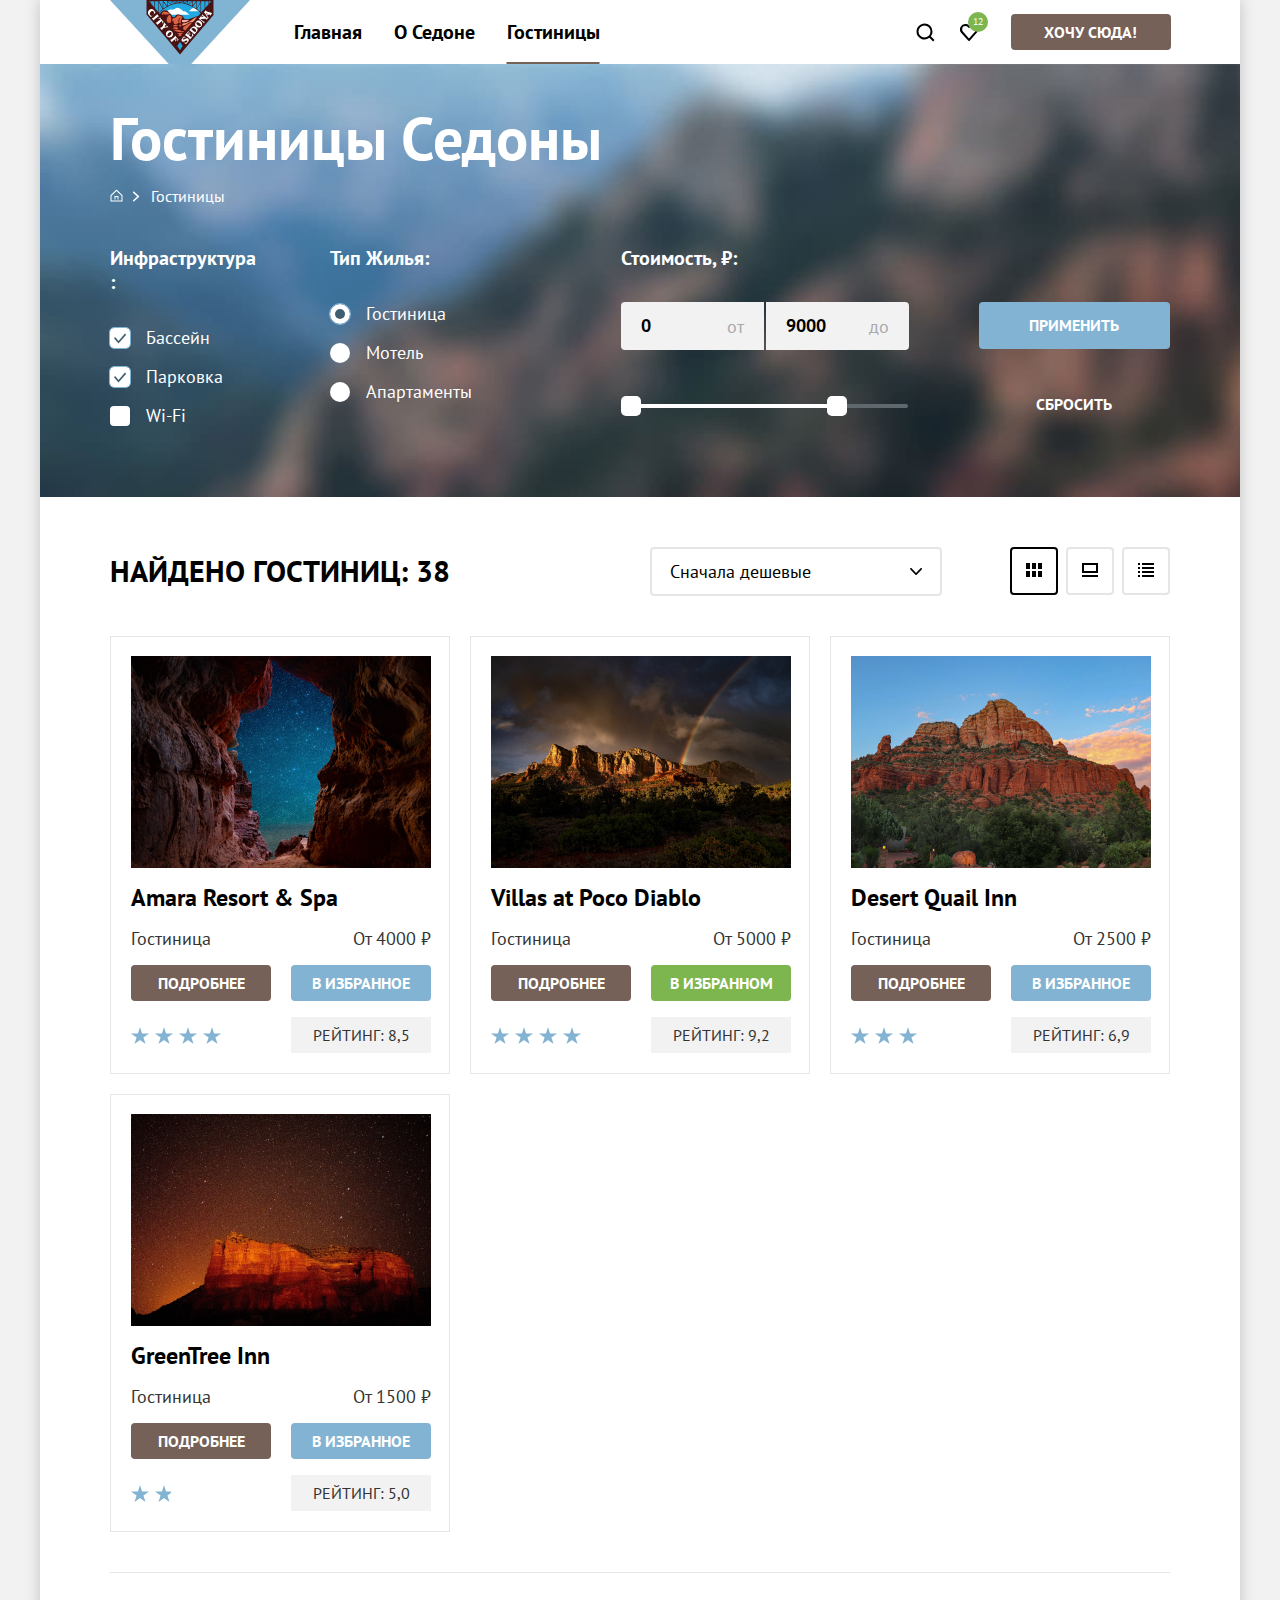
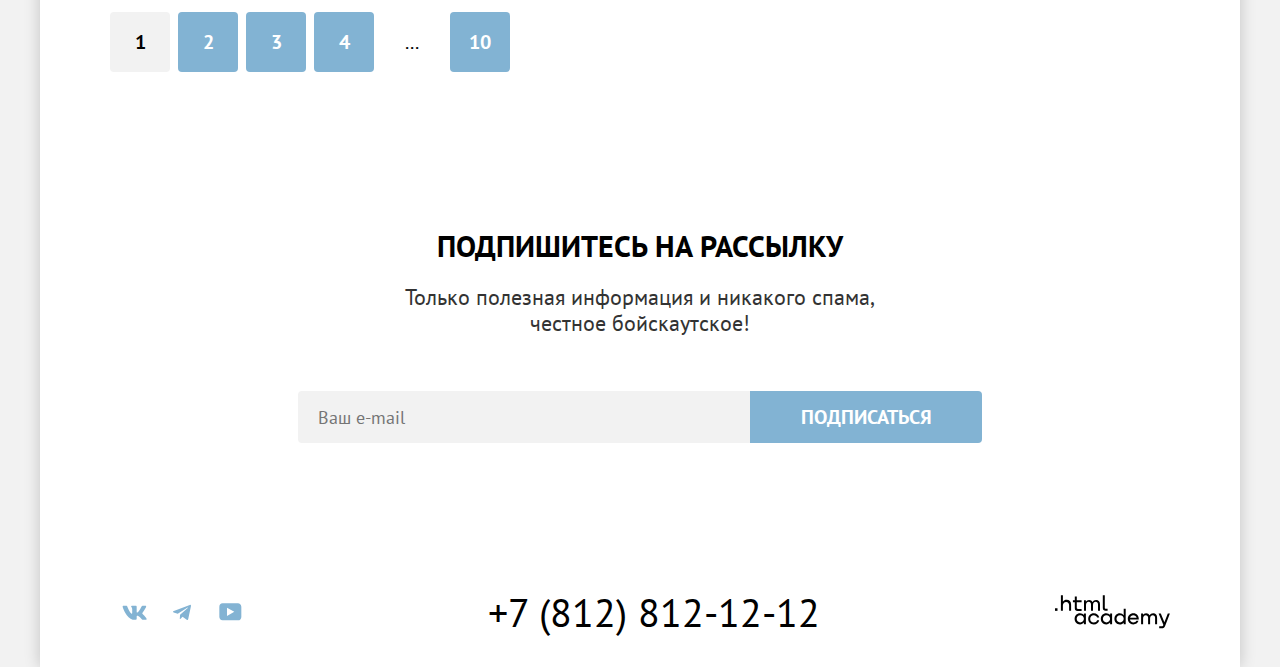
==== commit 1b421c33: "Вносит правки по проекту" ====
--- a/catalog.html
+++ b/catalog.html
@@ -22,7 +22,7 @@
               <a class="navigation-link" href="#">О Седоне</a>
             </li>
             <li class="'navigation-item">
-              <a class="navigation-link navigation-link-current" href="#">Гостиницы</a>
+              <a class="navigation-link navigation-link-current">Гостиницы</a>
             </li>
           </ul>
           <ul class="navigation-list navigation-user">
@@ -38,7 +38,7 @@
               </a>
             </li>
             <li class="'navigation-item">
-              <a class="button button-want brown-button button-disabled" href="#">
+              <a class="button button-want brown-button" href="#">
                 Хочу сюда!
               </a>
             </li>
@@ -56,7 +56,7 @@
                 </a>
               </li>
               <li class="breadcrumbs-item">
-                <a class="breadcrumbs-link breadcrumbs-link-hotels" href="#">Гостиницы</a>
+                <a class="breadcrumbs-link breadcrumbs-link-hotels">Гостиницы</a>
               </li>
             </ul>
           </header>
@@ -122,14 +122,14 @@
                     <label class="price">
                       <span class="visually-hidden">Минимальная цена.</span>
                       <input class="field-price field-price-min" type="number" value="0" name="price-min">
-                      <span>от</span>
+                      <span class="price-min">от</span>
                     </label>
                   </li>
                   <li class="catalog-filter-fields-item">
                     <label class="price">
                       <span class="visually-hidden">Максимальная цена.</span>
                       <input class="field-price field-price-max" type="number" value="9000" name="price-max">
-                      <span>до</span>
+                      <span class="price-max">до</span>
                     </label>
                   <li class="catalog-filter-fields-item">
                     <div class="range-price">
@@ -284,7 +284,7 @@
           </ul>
           <ul class="pagination">
             <li class="pagination-item pagination-current">
-              <a class="pagination-link pagination-link-current" href="#">1</a>
+              <a class="pagination-link pagination-link-current">1</a>
             </li>
             <li class="pagination-item blue-button">
               <a class="pagination-link" href="#">2</a>
@@ -296,7 +296,7 @@
               <a class="pagination-link" href="#">4</a>
             </li>
             <li class="pagination-item pagination-disabled">
-              <a class="pagination-link pagination-link-disabled" href="#">...</a>
+              <a class="pagination-link pagination-link-disabled">...</a>
             </li>
             <li class="pagination-item blue-button">
               <a class="pagination-link" href="#">10</a>
@@ -309,7 +309,7 @@
             <p class="subscription-discription">Только полезная информация и никакого спама, честное бойскаутское!</p>
             <form class="subscription-form" action="https://echo.htmlacademy.ru/" method="post">
               <label class="subscription-label">
-                <span class="visually-hidden">Ваш E-mail.</span>
+                <span class="visually-hidden">Укажите ваш E-mail.</span>
                 <input class="subscription-field subscription-field-dark" type="email" name="subscription-email" placeholder="Ваш e-mail">
               </label>
               <button class="button blue-button subscription-button" type="submit">
--- a/css/style.css
+++ b/css/style.css
@@ -31,7 +31,8 @@
 img {
   max-width: 100%;
   height: auto;
-  object-fit: contain;
+  -o-object-fit: contain;
+     object-fit: contain;
 }
 
 .visually-hidden {
@@ -47,16 +48,24 @@
 
 .container {
   margin: 0 auto;
-  display: flex;
-  flex-direction: column;
+  display: -webkit-box;
+  display: -ms-flexbox;
+  display: flex;
+  -webkit-box-orient: vertical;
+  -webkit-box-direction: normal;
+      -ms-flex-direction: column;
+          flex-direction: column;
   min-height: 100%;
   background-color: #FFFFFF;
   width: 1200px;
-  box-shadow: 0 0 15px 0 rgba(0, 0, 0, 0.20);
+  -webkit-box-shadow: 0 0 15px 0 rgba(0, 0, 0, 0.20);
+          box-shadow: 0 0 15px 0 rgba(0, 0, 0, 0.20);
 }
 
 .main-container {
-  flex-grow: 1;
+  -webkit-box-flex: 1;
+      -ms-flex-positive: 1;
+          flex-grow: 1;
 }
 
 .button {
@@ -169,14 +178,19 @@
 }
 
 .navigation {
-  display: flex;
-  width: 1060px;
+  display: -webkit-box;
+  display: -ms-flexbox;
+  display: flex;
+  width: 1061px;
   margin: 0 auto;
 }
 
 .navigation-list {
-  display: flex;
-  flex-wrap: wrap;
+  display: -webkit-box;
+  display: -ms-flexbox;
+  display: flex;
+  -ms-flex-wrap: wrap;
+      flex-wrap: wrap;
   margin: 0;
   padding: 0;
   list-style: none;
@@ -184,8 +198,11 @@
 }
 
 .navigation-user {
-  display: flex;
-  flex-wrap: wrap;
+  display: -webkit-box;
+  display: -ms-flexbox;
+  display: flex;
+  -ms-flex-wrap: wrap;
+      flex-wrap: wrap;
   margin: 0;
   padding: 0;
   list-style: none;
@@ -206,26 +223,33 @@
 
 .navigation-link-current {
   text-decoration: underline;
-  text-decoration-style: solid;
+  -webkit-text-decoration-style: solid;
+          text-decoration-style: solid;
   text-decoration-thickness: 2px;
-  text-decoration-color: #756257;
+  -webkit-text-decoration-color: #756257;
+          text-decoration-color: #756257;
   text-underline-offset: 23px;
 }
 
 .navigation-link:hover {
   text-decoration: underline;
-  text-decoration-style: solid;
+  -webkit-text-decoration-style: solid;
+          text-decoration-style: solid;
   text-decoration-thickness: 2px;
-  text-decoration-color: #756257;
+  -webkit-text-decoration-color: #756257;
+          text-decoration-color: #756257;
   text-underline-offset: 23px;
 }
 
 .navigation-link:active {
   text-decoration: underline;
-  text-decoration-style: solid;
+  -webkit-text-decoration-style: solid;
+          text-decoration-style: solid;
   text-decoration-thickness: 2px;
-  text-decoration-color: #756257;
+  -webkit-text-decoration-color: #756257;
+          text-decoration-color: #756257;
   text-underline-offset: 23px;
+  opacity: 0.3;
 }
 
 .navigation-list .navigation-link {
@@ -285,10 +309,10 @@
 
 .button-want {
   display: block;
-  padding: 8px 34px;
+  padding: 8px 30px;
   margin: 14px 0 14px 20px;
-  width: 160px;
-  box-sizing: border-box;
+  width: 100px;
+  word-break: break-word;
   font-size: 16px;
   line-height: 20px;
   font-weight: 700;
@@ -331,14 +355,16 @@
 .advantages-title {
   margin: 0 auto;
   margin-bottom: 25px;
-  max-width: 620px;
+  max-width: 630px;
+  word-break: break-word;
   color: #000000;
 }
 
 .advantages-description {
   margin: 0 auto;
   margin-bottom: 90px;
-  max-width: 651px;
+  max-width: 655px;
+  word-break: break-word;
 }
 
 .advantages-list {
@@ -346,8 +372,11 @@
   margin-bottom: 64px;
   padding: 0;
   list-style: none;
-  display: flex;
-  flex-wrap: wrap;
+  display: -webkit-box;
+  display: -ms-flexbox;
+  display: flex;
+  -ms-flex-wrap: wrap;
+      flex-wrap: wrap;
 }
 
 .advantages-item , .advices-item {
@@ -358,14 +387,22 @@
 }
 
 .text-container {
-  display: flex;
-  flex-direction: column;
-  max-width: 230px;
+  display: -webkit-box;
+  display: -ms-flexbox;
+  display: flex;
+  -webkit-box-orient: vertical;
+  -webkit-box-direction: normal;
+      -ms-flex-direction: column;
+          flex-direction: column;
   min-height: 245px;
-  padding: 70px 85px;
+  padding: 70px 84px;
   text-align: center;
-  align-items: center;
-  justify-content: center;
+  -webkit-box-align: center;
+      -ms-flex-align: center;
+          align-items: center;
+  -webkit-box-pack: center;
+      -ms-flex-pack: center;
+          justify-content: center;
 }
 
 .advantages-item-title {
@@ -395,18 +432,21 @@
 
 .advantages-item-description , .advices-item-description {
   margin: 0;
+  word-break: break-word;
 }
 
 .advices-title {
   margin: 0 auto;
   margin-bottom: 20px;
   max-width: 505px;
+  word-break: break-word;
 }
 
 .advices-description {
   margin: 0 auto;
   margin-bottom: 64px;
   max-width: 490px;
+  word-break: break-word;
 }
 
 .advices-list {
@@ -414,14 +454,18 @@
   margin-bottom: 96px;
   padding: 0;
   list-style: none;
-  display: flex;
-  flex-wrap: wrap;
+  display: -webkit-box;
+  display: -ms-flexbox;
+  display: flex;
+  -ms-flex-wrap: wrap;
+      flex-wrap: wrap;
 }
 
 .advices-item-title {
   margin: 0 auto;
   margin-bottom: 30px;
   max-width: 230px;
+  word-break: break-word;
   font-size: 24px;
   line-height: 28px;
   font-weight: 700;
@@ -478,6 +522,8 @@
 }
 
 .blue-background {
+  display: -webkit-box;
+  display: -ms-flexbox;
   display: flex;
   width: 1200px;
   background-color: #82B3D3;
@@ -500,15 +546,19 @@
 }
 
 .image-bridge {
-  order: -1;
-  object-fit: cover;
+  -webkit-box-ordinal-group: 0;
+      -ms-flex-order: -1;
+          order: -1;
+  -o-object-fit: cover;
+     object-fit: cover;
   height: 100%;
   background-repeat: repeat;
   background-color: #82B3D3;
 }
 
 .image-cafe {
-  object-fit: cover;
+  -o-object-fit: cover;
+     object-fit: cover;
   height: 100%;
   background-repeat: repeat;
   background-color: #82B3D3;
@@ -518,6 +568,7 @@
   margin: 0 auto;
   margin-bottom: 20px;
   max-width: 297px;
+  word-break: break-word;
   color: #000000;
 }
 
@@ -525,12 +576,14 @@
   margin: 0 auto;
   margin-bottom: 54px;
   max-width: 592px;
+  word-break: break-word;
 }
 
 .hotel-search-button {
   margin: 0 auto;
   margin-bottom: 96px;
   width: 376px;
+  word-break: break-word;
   display: block;
   font-size: 20px;
   line-height: 36px;
@@ -556,7 +609,8 @@
 .subscription-title {
   margin: 0 auto;
   margin-bottom: 20px;
-  max-width: 404px;
+  max-width: 406px;
+  word-break: break-word;
   font-size: 30px;
   line-height: 36px;
   font-weight: 700;
@@ -569,6 +623,7 @@
   margin: 0 auto;
   margin-bottom: 55px;
   max-width: 475px;
+  word-break: break-word;
   font-size: 22px;
   line-height: 26px;
   text-align: center;
@@ -592,6 +647,8 @@
 }
 
 .subscription-form {
+  display: -webkit-box;
+  display: -ms-flexbox;
   display: flex;
 }
 
@@ -609,8 +666,17 @@
   outline: 1px solid #83B3D3;
 }
 
+.subscription-field:disabled {
+  outline: none;
+  background-color: #E7E7E7;
+  opacity: 0.3;
+  cursor: default;
+  border: none;
+}
+
 .subscription-button {
   width: 232px;
+  word-break: break-word;
   font-size: 20px;
   line-height: 36px;
   background-color: #82B3D3;
@@ -636,28 +702,45 @@
   margin: 0 auto;
   padding: 45px 70px 35px;
   width: 1060px;
-  display: flex;
-  justify-content: space-between;
-  align-items: center;
+  display: -webkit-box;
+  display: -ms-flexbox;
+  display: flex;
+  -webkit-box-pack: justify;
+      -ms-flex-pack: justify;
+          justify-content: space-between;
+  -webkit-box-align: center;
+      -ms-flex-align: center;
+          align-items: center;
 }
 
 .social-list {
   margin: 0;
   padding: 0;
   list-style: none;
-  display: flex;
-  flex-wrap: wrap;
+  display: -webkit-box;
+  display: -ms-flexbox;
+  display: flex;
+  -ms-flex-wrap: wrap;
+      flex-wrap: wrap;
   max-width: 250px;
-  align-items: center;
+  -webkit-box-align: center;
+      -ms-flex-align: center;
+          align-items: center;
 }
 
 .social-link {
   position: relative;
   width: 48px;
   height: 40px;
-  display: flex;
-  align-items: center;
-  justify-content: center;
+  display: -webkit-box;
+  display: -ms-flexbox;
+  display: flex;
+  -webkit-box-align: center;
+      -ms-flex-align: center;
+          align-items: center;
+  -webkit-box-pack: center;
+      -ms-flex-pack: center;
+          justify-content: center;
 }
 
 .social-icon-vk {
@@ -730,7 +813,7 @@
 }
 
 .contacts {
-  width: 331px;
+  width: 334px;
 }
 
 .telephone-nubmer {
@@ -739,6 +822,7 @@
   text-align: center;
   text-decoration: none;
   color: #000000;
+  word-break: break-word;
 }
 
 .telephone-nubmer:hover {
@@ -754,9 +838,15 @@
 }
 
 .footer-logo {
-  display: flex;
-  align-items: center;
-  justify-content: center;
+  display: -webkit-box;
+  display: -ms-flexbox;
+  display: flex;
+  -webkit-box-align: center;
+      -ms-flex-align: center;
+          align-items: center;
+  -webkit-box-pack: center;
+      -ms-flex-pack: center;
+          justify-content: center;
 }
 
 .logo-academy {
@@ -782,7 +872,8 @@
   padding: 35px 70px 70px;
   margin-bottom: 50px;
   min-height: 412px;
-  box-sizing: border-box;
+  -webkit-box-sizing: border-box;
+          box-sizing: border-box;
   background-image: url("../images/backgrounds/background-catalog.jpg");
   background-color: #3d5f76;
   background-size: cover;
@@ -796,6 +887,7 @@
   font-size: 60px;
   line-height: 78px;
   font-weight: 700;
+  word-break: break-word;
 }
 
 .breadcrumbs {
@@ -803,9 +895,14 @@
   margin-bottom: 40px;
   padding: 0;
   list-style: none;
-  display: flex;
-  flex-wrap: wrap;
-  align-items: baseline;
+  display: -webkit-box;
+  display: -ms-flexbox;
+  display: flex;
+  -ms-flex-wrap: wrap;
+      flex-wrap: wrap;
+  -webkit-box-align: baseline;
+      -ms-flex-align: baseline;
+          align-items: baseline;
 }
 
 .breadcrumbs-item {
@@ -840,8 +937,22 @@
   text-decoration: none;
 }
 
+.breadcrumbs-link:hover {
+  opacity: 0.6;
+}
+
+.breadcrumbs-link:focus {
+  opacity: 0.6;
+}
+
+.breadcrumbs-link:active {
+  opacity: 0.3;
+}
+
 .catalog-filter {
   margin: 0 auto;
+  display: -webkit-box;
+  display: -ms-flexbox;
   display: flex;
   width: 1060px;
 }
@@ -874,6 +985,8 @@
 }
 
 .catalog-filter-group-price {
+  display: -webkit-box;
+  display: -ms-flexbox;
   display: flex;
   margin-right: 0;
   width: 550px;
@@ -887,6 +1000,7 @@
   line-height: 24px;
   font-weight: 700;
   max-width: 150px;
+  word-break: break-word;
 }
 
 .control {
@@ -897,8 +1011,11 @@
 }
 
 .catalog-filter-fields {
-  display: flex;
-  flex-wrap: wrap;
+  display: -webkit-box;
+  display: -ms-flexbox;
+  display: flex;
+  -ms-flex-wrap: wrap;
+      flex-wrap: wrap;
   margin: 0;
   margin-right: 70px;
   padding: 0;
@@ -929,7 +1046,8 @@
   left: 0;
   width: 20px;
   height: 20px;
-  box-sizing: border-box;
+  -webkit-box-sizing: border-box;
+          box-sizing: border-box;
   background-color: #FFFFFF;
   border-radius: 4px;
 }
@@ -944,6 +1062,10 @@
   border-radius: 50%;
 }
 
+.control span {
+  word-break: break-word;
+}
+
 .control-input:checked  + .style-checkbox {
   outline: 1px solid #83B3D3;
 }
@@ -983,16 +1105,22 @@
   background-color: #F2F2F2;
 }
 
-.price {
+.field-price {
   position: relative;
-  height: 48px;
-}
-
-.price span {
-  position: absolute;
-  top: 50%;
-  right: 20px;
-  transform: translateY(-50%);
+}
+
+.price-min {
+  position: absolute;
+  top: 251px;
+  right: 496px;
+  line-height: 24px;
+  color: #A9A9A9;
+}
+
+.price-max {
+  position: absolute;
+  top: 251px;
+  right: 351px;
   line-height: 24px;
   color: #A9A9A9;
 }
@@ -1007,6 +1135,10 @@
     -webkit-appearance: none;
 }
 
+.field-price[type='number'] {
+  -moz-appearance: textfield;
+}
+
 .field-price:hover {
   background-color: #E6E6E6;
 }
@@ -1020,6 +1152,14 @@
 .field-price:active {
   background-color: #E6E6E6;
   outline: 1px solid #83B3D3;
+}
+
+.field-price:disabled {
+  background-color: #E6E6E6;
+  outline: none;
+  opacity: 0.5;
+  cursor: default;
+  border: none;
 }
 
 .range-price {
@@ -1067,15 +1207,20 @@
 
 input[type=range]  {
   width: 226px;
-  appearance: none;
+  -webkit-appearance: none;
+     -moz-appearance: none;
+          appearance: none;
   outline: none;
   overflow: hidden;
   height: 7px;
 }
 
 .button-container {
-  display: flex;
-  flex-wrap: wrap;
+  display: -webkit-box;
+  display: -ms-flexbox;
+  display: flex;
+  -ms-flex-wrap: wrap;
+      flex-wrap: wrap;
   width: 191px;
 }
 
@@ -1090,6 +1235,7 @@
   cursor: pointer;
   width: 191px;
   min-height: 20px;
+  word-break: break-word;
 }
 
 .button-reset {
@@ -1102,14 +1248,18 @@
   cursor: pointer;
   width: 191px;
   min-height: 20px;
+  word-break: break-word;
 }
 
 .found-hotels-container {
   margin: 0 auto;
   margin-bottom: 40px;
   width: 1060px;
-  display: flex;
-  flex-wrap: wrap;
+  display: -webkit-box;
+  display: -ms-flexbox;
+  display: flex;
+  -ms-flex-wrap: wrap;
+      flex-wrap: wrap;
 }
 
 .found-hotels-title {
@@ -1117,6 +1267,7 @@
   margin-top: 6px;
   margin-right: 200px;
   max-width: 340px;
+  word-break: break-word;
   font-size: 30px;
   line-height: 36px;
   font-weight: 700;
@@ -1131,10 +1282,14 @@
   font-family: inherit;
   font-size: 18px;
   line-height: 21px;
-  box-sizing: border-box;
+  -webkit-box-sizing: border-box;
+          box-sizing: border-box;
   border: 2px solid #E5E5E5;
   border-radius: 4px;
-  appearance: none;
+  -webkit-appearance: none;
+     -moz-appearance: none;
+          appearance: none;
+  background-color: #ffffff;
   background-image: url("../images/icons/arrow-black.svg");
   background-repeat: no-repeat;
   background-position: right 18px center;
@@ -1162,8 +1317,11 @@
   margin-left: auto;
   padding: 0;
   list-style: none;
-  display: flex;
-  flex-wrap: wrap;
+  display: -webkit-box;
+  display: -ms-flexbox;
+  display: flex;
+  -ms-flex-wrap: wrap;
+      flex-wrap: wrap;
   gap: 8px;
   max-width: 170px;
 }
@@ -1208,7 +1366,9 @@
   padding: 0;
   list-style: none;
   width: 1060px;
+  display: -ms-grid;
   display: grid;
+  -ms-grid-columns: 340px 20px 340px 20px 340px;
   grid-template-columns: 340px 340px 340px;
   gap: 20px;
 }
@@ -1218,13 +1378,41 @@
   padding: 19px 20px;
   min-height: 438px;
   border: 1px solid #E6E6E6;
-  box-sizing: border-box;
+  -webkit-box-sizing: border-box;
+          box-sizing: border-box;
+  display: -ms-grid;
   display: grid;
+  -ms-grid-columns: 140px 20px 140px;
   grid-template-columns: 140px 140px;
+  -ms-grid-rows: 212px 16px 1fr;
   grid-template-rows: 212px 1fr;
-  column-gap: 20px;
+  -webkit-column-gap: 20px;
+     -moz-column-gap: 20px;
+          column-gap: 20px;
   row-gap: 16px;
-  align-items: start;
+  -webkit-box-align: start;
+      -ms-flex-align: start;
+          align-items: start;
+}
+
+.hotels-item > *:nth-child(1) {
+  -ms-grid-row: 1;
+  -ms-grid-column: 1;
+}
+
+.hotels-item > *:nth-child(2) {
+  -ms-grid-row: 1;
+  -ms-grid-column: 3;
+}
+
+.hotels-item > *:nth-child(3) {
+  -ms-grid-row: 3;
+  -ms-grid-column: 1;
+}
+
+.hotels-item > *:nth-child(4) {
+  -ms-grid-row: 3;
+  -ms-grid-column: 3;
 }
 
 .hotels-link {
@@ -1236,13 +1424,16 @@
   width: 300px;
   height: 212px;
   display: block;
+  -ms-grid-column-span: 2;
   grid-column: 2 span;
 }
 
 .hotel-name {
+  -ms-grid-column-span: 2;
   grid-column: 2 span;
   margin: 0;
   width: 300px;
+  word-break: break-word;
   font-size: 24px;
   line-height: 28px;
   font-weight: 700;
@@ -1259,6 +1450,7 @@
 
 .hotel-price {
   width: 140px;
+  word-break: break-word;
   font-size: 18px;
   line-height: 21px;
   font-weight: 400;
@@ -1267,16 +1459,19 @@
 
 .button-more {
   cursor: pointer;
+  word-break: break-word;
 }
 
 .button-favorites {
   background-color: #82B3D3;
   cursor: pointer;
+  word-break: break-word;
 }
 
 .button-favorites-current {
   background-color: #7DB54F;
   cursor: pointer;
+  word-break: break-word;
 }
 
 .stars {
@@ -1298,6 +1493,7 @@
   padding: 8px 0;
   font-size: 16px;
   line-height: 20px;
+  word-break: break-word;
   text-transform: uppercase;
   text-align: center;
   background-color: #F2F2F2;
@@ -1309,8 +1505,11 @@
   padding: 0;
   padding-top: 39px;
   list-style: none;
-  display: flex;
-  flex-wrap: wrap;
+  display: -webkit-box;
+  display: -ms-flexbox;
+  display: flex;
+  -ms-flex-wrap: wrap;
+      flex-wrap: wrap;
   gap: 8px;
   width: 1060px;
   border-top: 1px solid #E6E6E6;
@@ -1318,7 +1517,8 @@
 
 .pagination-item {
   min-width: 60px;
-  box-sizing: border-box;
+  -webkit-box-sizing: border-box;
+          box-sizing: border-box;
   text-align: center;
   background-color: #82B3D3;
   border-radius: 4px;
@@ -1375,6 +1575,8 @@
   left: 0;
   width: 100%;
   height: 100%;
+  display: -webkit-box;
+  display: -ms-flexbox;
   display: flex;
   background-color: rgba(242, 242, 242, 0.80);
   z-index: 3;
@@ -1390,9 +1592,11 @@
   padding: 64px 70px;
   width: 717px;
   min-height: 576px;
-  box-sizing: border-box;
+  -webkit-box-sizing: border-box;
+          box-sizing: border-box;
   background-color: #ffffff;
-  box-shadow: 0 25px 50px 0 rgba(0, 0, 0, 0.15);
+  -webkit-box-shadow: 0 25px 50px 0 rgba(0, 0, 0, 0.15);
+          box-shadow: 0 25px 50px 0 rgba(0, 0, 0, 0.15);
   border-radius: 30px;
 }
 
@@ -1417,11 +1621,15 @@
 }
 
 .modal-close-button::before {
-  transform: rotate(45deg);
+  -webkit-transform: rotate(45deg);
+      -ms-transform: rotate(45deg);
+          transform: rotate(45deg);
 }
 
 .modal-close-button::after {
-  transform: rotate(-45deg);
+  -webkit-transform: rotate(-45deg);
+      -ms-transform: rotate(-45deg);
+          transform: rotate(-45deg);
 }
 
 .modal-close-button:hover {
@@ -1444,13 +1652,17 @@
   font-weight: 700;
   line-height: 36px;
   max-width: 420px;
+  word-break: break-word;
   text-transform: uppercase;
   color: #000000;
 }
 
 .auth-form {
-  display: flex;
-  flex-wrap: wrap;
+  display: -webkit-box;
+  display: -ms-flexbox;
+  display: flex;
+  -ms-flex-wrap: wrap;
+      flex-wrap: wrap;
   gap: 23px;
   width: 577px;
 }
@@ -1459,14 +1671,17 @@
   padding: 12px 20px;
   width: 440px;
   height: 48px;
-  box-sizing: border-box;
+  -webkit-box-sizing: border-box;
+          box-sizing: border-box;
   background-color: #F2F2F2;
   border: none;
   border-radius: 4px;
 }
 
 .auth-form-field-dates {
-  transform: translateX(18px);
+  -webkit-transform: translateX(18px);
+      -ms-transform: translateX(18px);
+          transform: translateX(18px);
 }
 
 .auth-form-field-dates:hover {
@@ -1475,6 +1690,50 @@
 
 .auth-form-field-dates:focus {
   outline: 3px solid #83B3D3;
+}
+
+.auth-form-field-dates:disabled {
+  outline: none;
+  background-color: #E7E7E7;
+  opacity: 0.3;
+  cursor: default;
+  border: none;
+}
+
+.auth-form-field::-webkit-input-placeholder {
+  font-family: PT Sans;
+  font-size: 18px;
+  font-weight: 700;
+  line-height: 24px;
+  color: #000000;
+  opacity: 0.6;
+}
+
+.auth-form-field::-moz-placeholder {
+  font-family: PT Sans;
+  font-size: 18px;
+  font-weight: 700;
+  line-height: 24px;
+  color: #000000;
+  opacity: 0.6;
+}
+
+.auth-form-field:-ms-input-placeholder {
+  font-family: PT Sans;
+  font-size: 18px;
+  font-weight: 700;
+  line-height: 24px;
+  color: #000000;
+  opacity: 0.6;
+}
+
+.auth-form-field::-ms-input-placeholder {
+  font-family: PT Sans;
+  font-size: 18px;
+  font-weight: 700;
+  line-height: 24px;
+  color: #000000;
+  opacity: 0.6;
 }
 
 .auth-form-field::placeholder {
@@ -1495,20 +1754,27 @@
 }
 
 .calendar-icon-first {
-  transform: translateX(-22px);
+  -webkit-transform: translateX(-22px);
+      -ms-transform: translateX(-22px);
+          transform: translateX(-22px);
   fill: #A9A9A9;
 }
 
 .calendar-icon-second {
-  transform: translateX(-22px);
+  -webkit-transform: translateX(-22px);
+      -ms-transform: translateX(-22px);
+          transform: translateX(-22px);
   fill: #A9A9A9;
 }
 
 .auth-form-field-people {
   padding: 14px 10px;
   width: 110px;
-  box-sizing: border-box;
-  appearance: none;
+  -webkit-box-sizing: border-box;
+          box-sizing: border-box;
+  -webkit-appearance: none;
+     -moz-appearance: none;
+          appearance: none;
   border-radius: 0;
 }
 
@@ -1518,25 +1784,41 @@
 }
 
 .field-group-container {
-  display: flex;
-  justify-content: space-between;
+  display: -webkit-box;
+  display: -ms-flexbox;
+  display: flex;
+  -webkit-box-pack: justify;
+      -ms-flex-pack: justify;
+          justify-content: space-between;
   width: 577px;
 }
 
 .field-group {
-  display: flex;
-  flex-wrap: wrap;
-  justify-content: space-between;
-  align-items: center;
+  display: -webkit-box;
+  display: -ms-flexbox;
+  display: flex;
+  -ms-flex-wrap: wrap;
+      flex-wrap: wrap;
+  -webkit-box-pack: justify;
+      -ms-flex-pack: justify;
+          justify-content: space-between;
+  -webkit-box-align: center;
+      -ms-flex-align: center;
+          align-items: center;
   margin: 0;
   width: 577px;
 }
 
 .field-group-people {
-  display: flex;
-  flex-wrap: wrap;
+  display: -webkit-box;
+  display: -ms-flexbox;
+  display: flex;
+  -ms-flex-wrap: wrap;
+      flex-wrap: wrap;
   width: 247px;
-  justify-content: space-between;
+  -webkit-box-pack: justify;
+      -ms-flex-pack: justify;
+          justify-content: space-between;
 }
 
 .field-group-people-children {
@@ -1545,15 +1827,20 @@
 
 .people-range-container {
   position: relative;
-  display: flex;
-  flex-wrap: nowrap;
+  display: -webkit-box;
+  display: -ms-flexbox;
+  display: flex;
+  -ms-flex-wrap: nowrap;
+      flex-wrap: nowrap;
   width: 110px;
 }
 
 .people-range-container span {
   position: absolute;
   left: 50%;
-  transform: translate(-50%, -50%);
+  -webkit-transform: translate(-50%, -50%);
+      -ms-transform: translate(-50%, -50%);
+          transform: translate(-50%, -50%);
   top: 50%;
   font-weight: 700;
   line-height: 20px;
@@ -1566,18 +1853,25 @@
   line-height: 24px;
   text-transform: capitalize;
   width: 119px;
+  word-break: break-word;
   color: #000000;
 }
 
 .field-title-children {
-  display: flex;
-  align-items: center;
-  max-width: 80px;
+  display: -webkit-box;
+  display: -ms-flexbox;
+  display: flex;
+  -webkit-box-align: center;
+      -ms-flex-align: center;
+          align-items: center;
+  max-width: 85px;
+  word-break: break-word;
 }
 
 .button-range {
   position: absolute;
-  box-sizing: content-box;
+  -webkit-box-sizing: content-box;
+          box-sizing: content-box;
   width: 20px;
   height: 20px;
   padding: 0;
@@ -1635,6 +1929,7 @@
   margin-top: 25px;
   width: 577px;
   min-height: 60px;
+  word-break: break-word;
   background-color: #83B3D3;
   border-radius: 10px;
   cursor: pointer;
@@ -1647,7 +1942,9 @@
   margin-left: 10px;
   width: 26px;
   height: 26px;
-  align-items: center;
+  -webkit-box-align: center;
+      -ms-flex-align: center;
+          align-items: center;
 }
 
 .tooltip-toggle {
@@ -1671,19 +1968,24 @@
   display: block;
   position: absolute;
   right: -16px;
-  transform: translateX(-50%);
+  -webkit-transform: translateX(-50%);
+      -ms-transform: translateX(-50%);
+          transform: translateX(-50%);
   z-index: 1;
   margin-top: 15px;
   padding: 20px 18px 18px 22px;
   width: 256px;
-  height: 143px;
-  box-sizing: border-box;
+  min-height: 143px;
+  word-break: break-word;
+  -webkit-box-sizing: border-box;
+          box-sizing: border-box;
   background-color: #333333;
   border-radius: 10px;
   color: #ffffff;
   font-size: 16px;
   line-height: 20px;
-  box-shadow: 0 15px 30px 0 rgba(0, 0, 0, 0.30);
+  -webkit-box-shadow: 0 15px 30px 0 rgba(0, 0, 0, 0.30);
+          box-shadow: 0 15px 30px 0 rgba(0, 0, 0, 0.30);
   display: none;
 }
 
@@ -1691,7 +1993,7 @@
   position: absolute;
   bottom: 103%;
   left: 46%;
-  content: url("../images/triangle.svg");
+  content: url("../images/icons/triangle.svg");
   width: 19px;
   height: 9px;
   background-repeat: no-repeat;
@@ -1709,6 +2011,7 @@
 .error-date-in {
   margin-top: 4px;
   margin-left: 157px;
+  word-break: break-word;
   font-size: 16px;
   color: #FF5757;
   /* display: none; */
@@ -1717,6 +2020,7 @@
 .error-date-out {
   margin-top: 4px;
   margin-left: 157px;
+  word-break: break-word;
   font-size: 16px;
   color: #FF5757;
   display: none;
@@ -1725,6 +2029,7 @@
 .work-date-in {
   margin-top: 4px;
   margin-left: 157px;
+  word-break: break-word;
   font-size: 16px;
   display: none;
 }
@@ -1732,6 +2037,7 @@
 .work-date-out {
   margin-top: 4px;
   margin-left: 157px;
+  word-break: break-word;
   font-size: 16px;
   /* display: none; */
 }
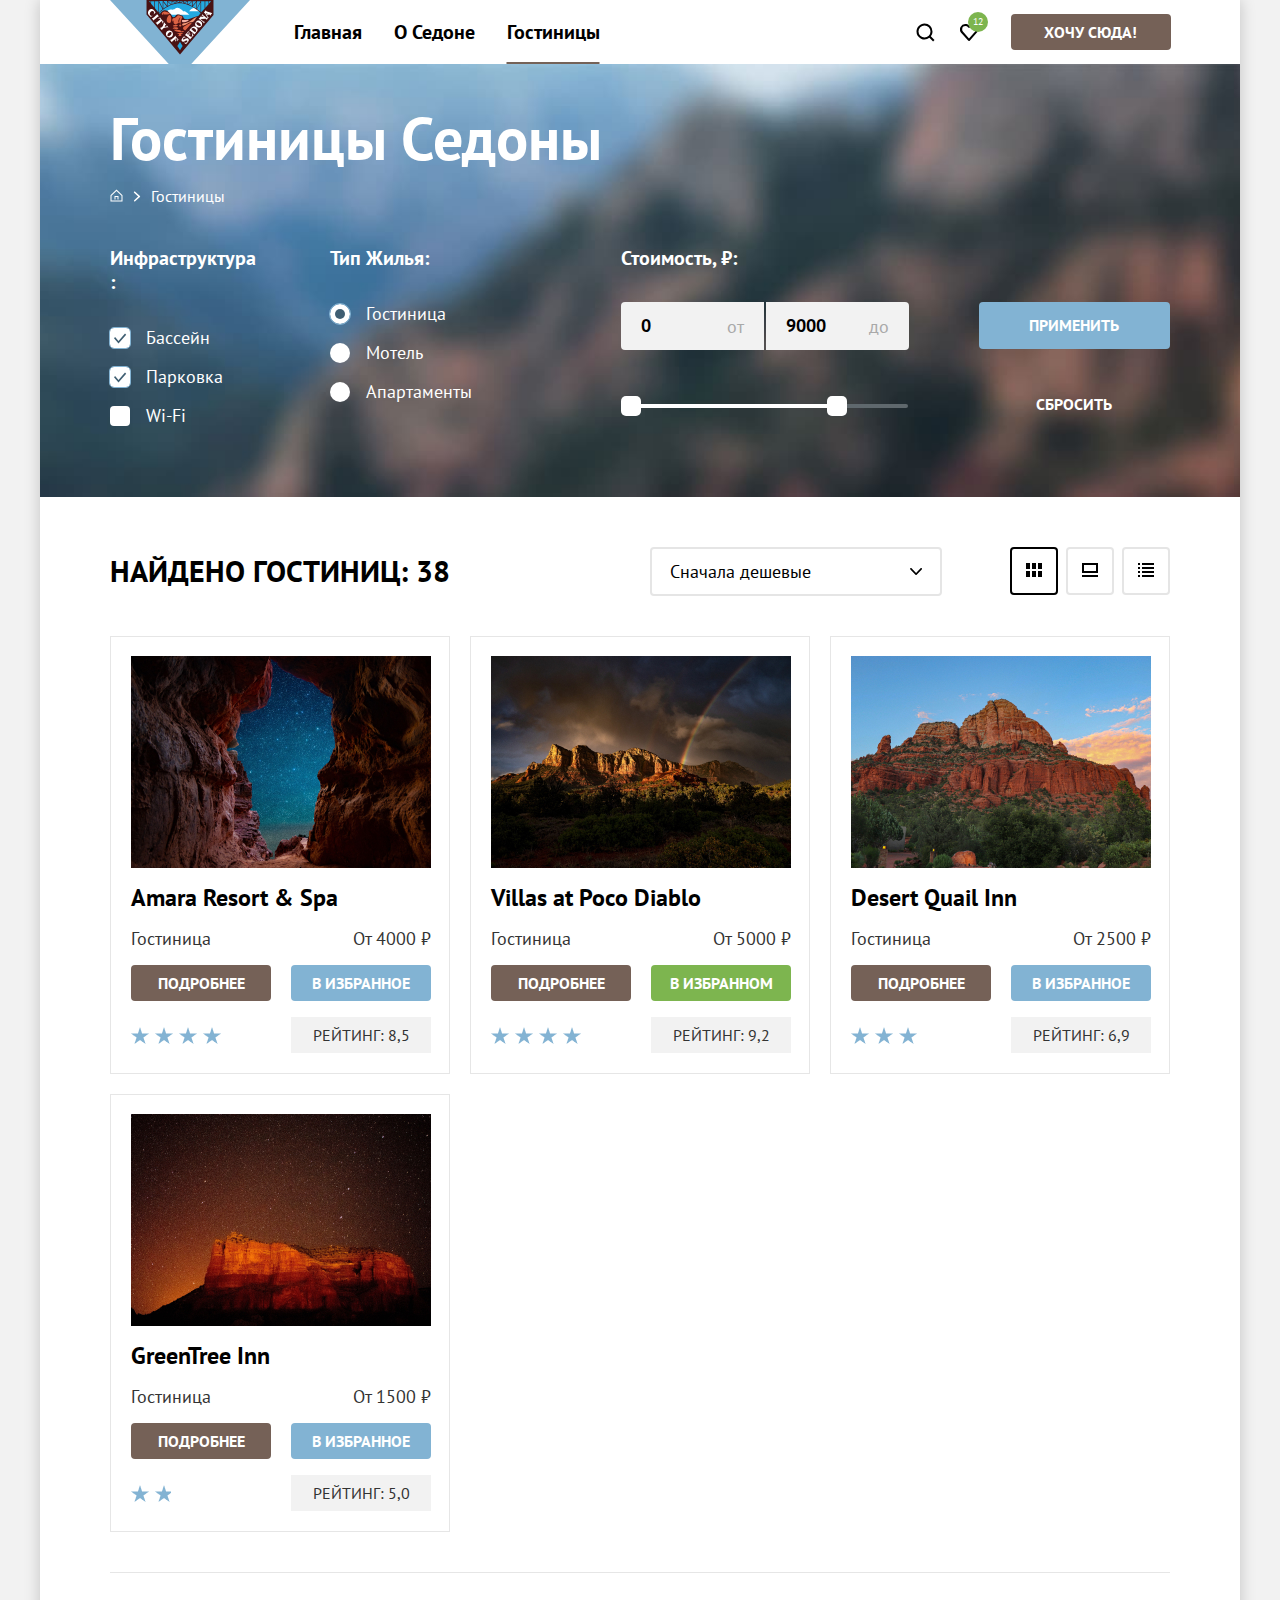
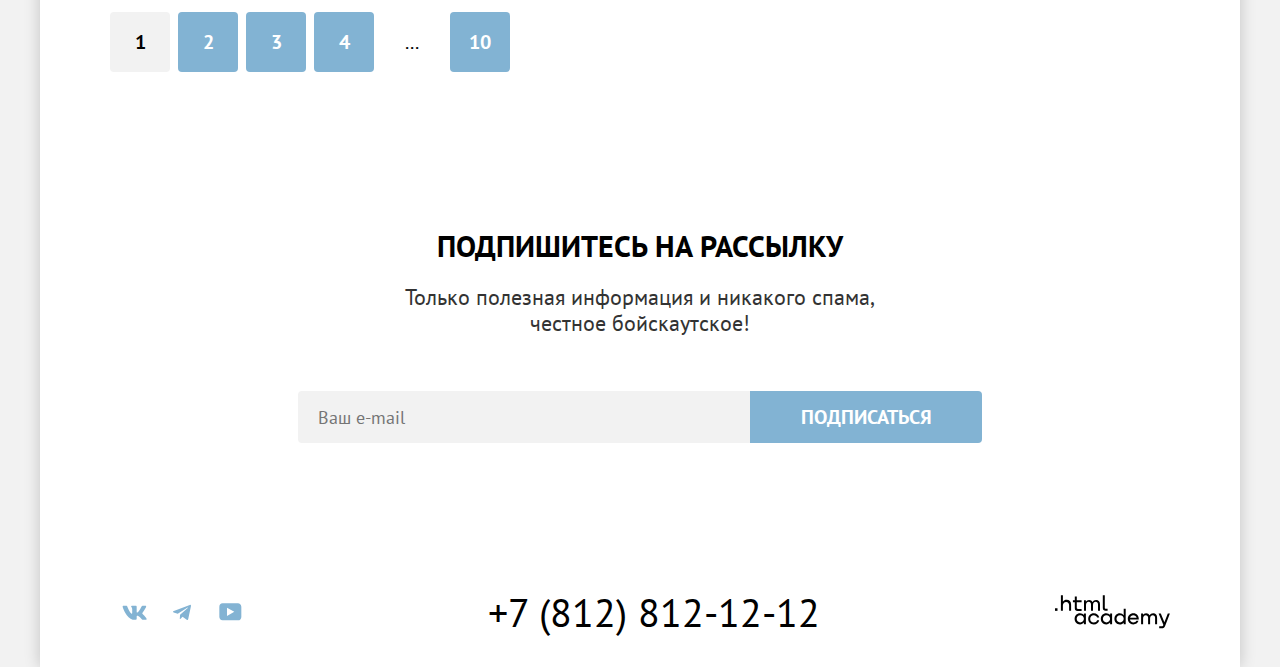
==== commit 2fa972da: "Merge pull request #10 from yuliyaagafonova/master" ====
--- a/catalog.html
+++ b/catalog.html
@@ -49,16 +49,19 @@
         <div class="filter-image-container">
           <header class="inner-header">
             <h1 class="inner-header-title">Гостиницы Седоны</h1>
-            <ul class="breadcrumbs">
+            <ol class="breadcrumbs">
               <li class="breadcrumbs-item">
                 <a class="breadcrumbs-link breadcrumbs-link-main" href="index.html">
-                  <span class="visually-hidden">Главная страница.</span>
+                  <span class="visually-hidden">На главную страницу.</span>
                 </a>
               </li>
               <li class="breadcrumbs-item">
-                <a class="breadcrumbs-link breadcrumbs-link-hotels">Гостиницы</a>
-              </li>
-            </ul>
+                <svg width="8" height="11" aria-hidden="true" focusable="false" viewBox="0 0 8 11" fill="currentColor" xmlns="http://www.w3.org/2000/svg">
+                  <path d="M6.91526 4.96875L2.16526 0.71875C1.91526 0.46875 1.41526 0.46875 1.04026 0.71875C0.665263 0.96875 0.790263 1.46875 1.04026 1.71875L5.16526 5.46875L1.16526 9.21875C0.915263 9.46875 0.915263 9.96875 1.16526 10.2188C1.16526 10.3438 1.54026 10.4687 1.66526 10.4687C1.79026 10.4687 2.04026 10.3438 2.16526 10.2188L6.91526 5.96875C7.29026 5.71875 7.29026 5.21875 6.91526 4.96875Z"/>
+                </svg>
+                <a class="breadcrumbs-link breadcrumbs-link-hotels" href="#">Гостиницы</a>
+              </li>
+            </ol>
           </header>
           <section class="catalog-products" data-test="filter">
             <h2 class="visually-hidden" hidden>Фильтр каталога.</h2>
--- a/css/style.css
+++ b/css/style.css
@@ -239,6 +239,7 @@
   -webkit-text-decoration-color: #756257;
           text-decoration-color: #756257;
   text-underline-offset: 23px;
+  opacity: 0.7;
 }
 
 .navigation-link:active {
@@ -474,6 +475,7 @@
   color: #000000;
 }
 
+
 .house-icon::before {
   margin: auto;
   margin-bottom: 30px;
@@ -502,10 +504,10 @@
 
 .souvenirs-icon::before {
   margin: 0 auto;
-  margin-bottom: 30px;
+  margin-bottom: 28px;
   content: "";
   width: 75px;
-  height: 72px;
+  height: 76px;
   display: block;
   background-image: url("../images/icons/gift-icon.svg");
   background-repeat: no-repeat;
@@ -812,6 +814,10 @@
   fill: rgba(104, 162, 202, 0.30);
 }
 
+.social-link:focus {
+  outline: none;
+}
+
 .contacts {
   width: 334px;
 }
@@ -831,6 +837,7 @@
 
 .telephone-nubmer:focus {
   color: #756157;
+  outline: none;
 }
 
 .telephone-nubmer:active {
@@ -856,8 +863,12 @@
 .logo-academy:hover {
   fill: #756157;
 }
-.logo-academy:focus-visible {
-  outline: red;
+
+.footer-logo:focus {
+  outline: none;
+}
+
+.footer-logo:focus .logo-academy path {
   fill: #756157;
 }
 
@@ -898,6 +909,7 @@
   display: -webkit-box;
   display: -ms-flexbox;
   display: flex;
+  gap: 10px;
   -ms-flex-wrap: wrap;
       flex-wrap: wrap;
   -webkit-box-align: baseline;
@@ -905,29 +917,11 @@
           align-items: baseline;
 }
 
-.breadcrumbs-item {
-  position: relative;
-  margin-right: 28px;
-}
-
 .breadcrumbs-link-main::before {
   display: block;
   content: url("../images/icons/house-icon.svg");
   width: 13px;
   height: 12px;
-}
-
-.breadcrumbs-item::after {
-  position: absolute;
-  top: 0;
-  left: 173%;
-  content: url("../images/icons/arrow-icon.svg");
-  width: 8px;
-  height: 20px;
-}
-
-.breadcrumbs-item:last-child::after {
-  content: none;
 }
 
 .breadcrumbs-link {
@@ -935,6 +929,10 @@
   line-height: 20px;
   color: inherit;
   text-decoration: none;
+}
+
+.breadcrumbs-link-hotels {
+  margin-left: 5px;
 }
 
 .breadcrumbs-link:hover {
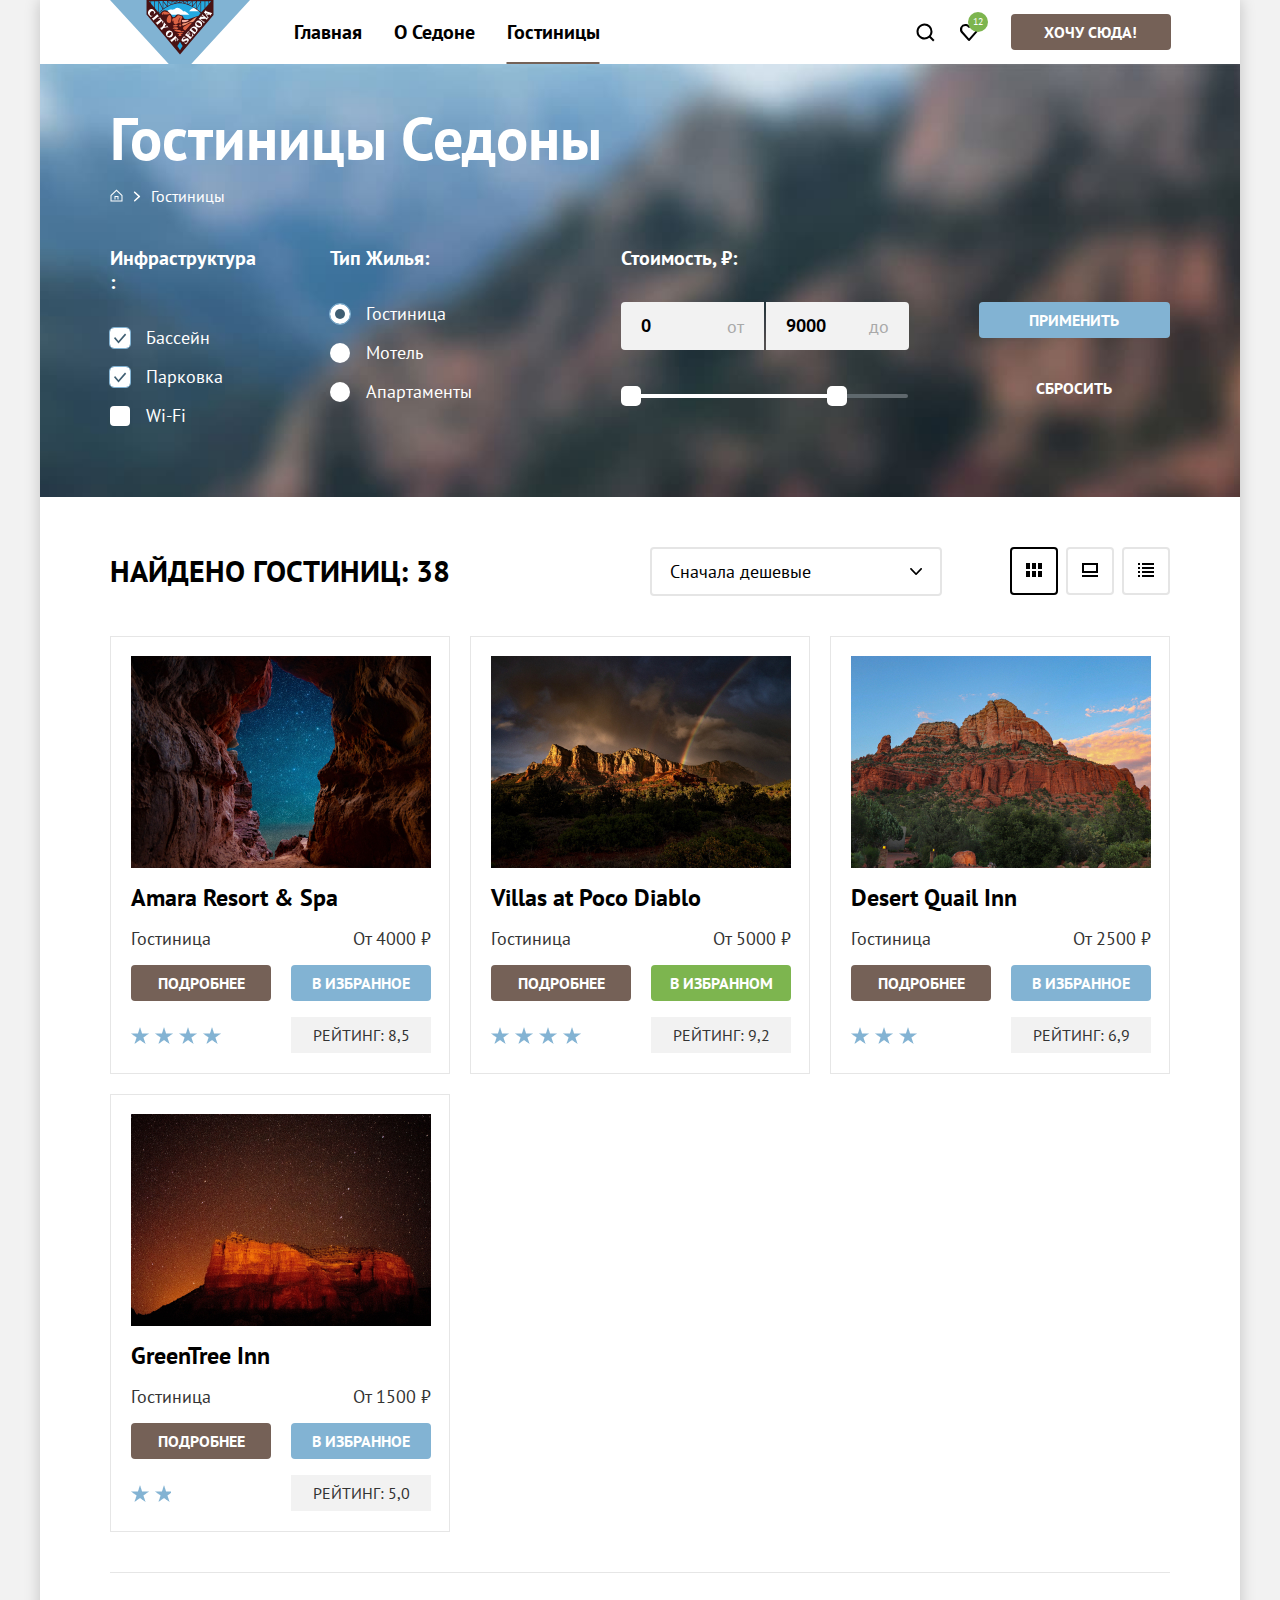
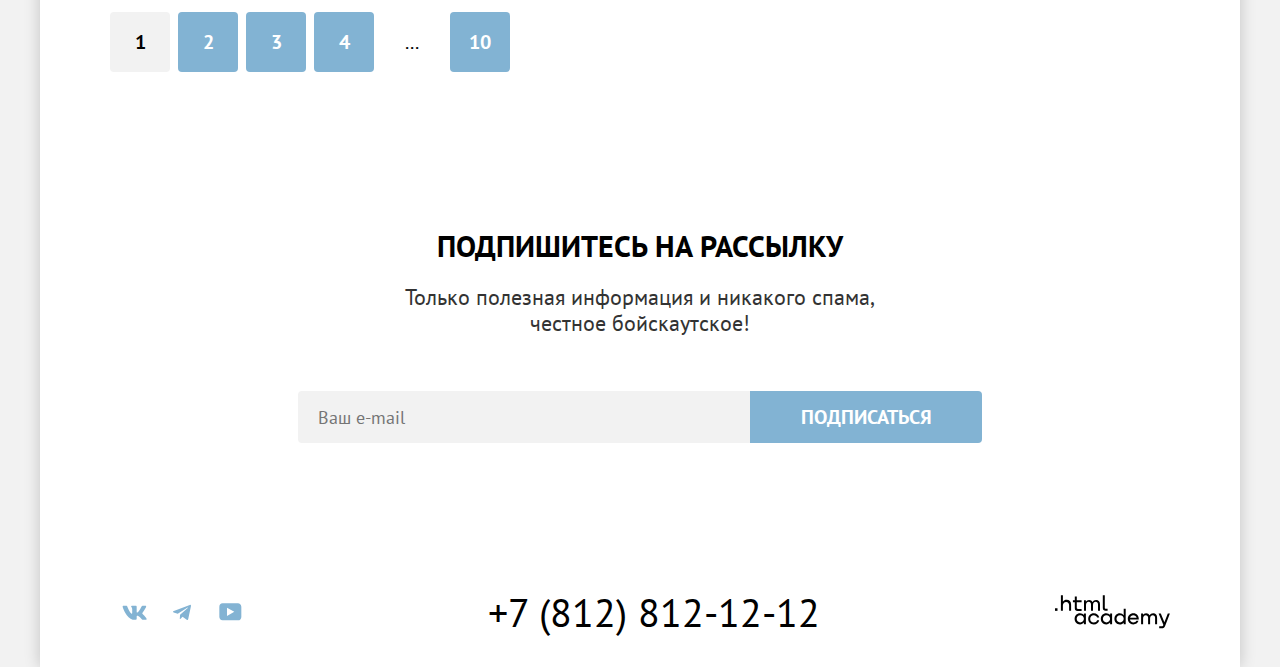
==== commit 92a99626: "Добавляет правки (защита)" ====
--- a/catalog.html
+++ b/catalog.html
@@ -22,7 +22,7 @@
               <a class="navigation-link" href="#">О Седоне</a>
             </li>
             <li class="'navigation-item">
-              <a class="navigation-link navigation-link-current">Гостиницы</a>
+              <a class="navigation-link navigation-link-current" href="#">Гостиницы</a>
             </li>
           </ul>
           <ul class="navigation-list navigation-user">
@@ -56,7 +56,7 @@
                 </a>
               </li>
               <li class="breadcrumbs-item">
-                <svg width="8" height="11" aria-hidden="true" focusable="false" viewBox="0 0 8 11" fill="currentColor" xmlns="http://www.w3.org/2000/svg">
+                <svg width="8" height="11" aria-hidden="true" focusable="false" role="img" aria-label="Иконка стрелки." viewBox="0 0 8 11" fill="currentColor" xmlns="http://www.w3.org/2000/svg">
                   <path d="M6.91526 4.96875L2.16526 0.71875C1.91526 0.46875 1.41526 0.46875 1.04026 0.71875C0.665263 0.96875 0.790263 1.46875 1.04026 1.71875L5.16526 5.46875L1.16526 9.21875C0.915263 9.46875 0.915263 9.96875 1.16526 10.2188C1.16526 10.3438 1.54026 10.4687 1.66526 10.4687C1.79026 10.4687 2.04026 10.3438 2.16526 10.2188L6.91526 5.96875C7.29026 5.71875 7.29026 5.21875 6.91526 4.96875Z"/>
                 </svg>
                 <a class="breadcrumbs-link breadcrumbs-link-hotels" href="#">Гостиницы</a>
@@ -168,7 +168,7 @@
             <ul class="buttons-change-view-list">
               <li class="buttons-change-view-item">
                 <button class="button button-change-view button-change-view-current" type="button">
-                  <svg class="icon-tile" aria-hidden="true" focusable="false" width="16" height="14" viewBox="0 0 16 14" fill="none" xmlns="http://www.w3.org/2000/svg">
+                  <svg class="icon-tile" aria-hidden="true" focusable="false" width="16" height="14" role="img" aria-label="Иконка переключения на карточки." viewBox="0 0 16 14" fill="none" xmlns="http://www.w3.org/2000/svg">
                     <path d="M4 0H0V6H4V0Z"/>
                     <path d="M16 0H12V6H16V0Z"/>
                     <path d="M10 0H6V6H10V0Z"/>
@@ -181,7 +181,7 @@
               </li>
               <li class="buttons-change-view-item">
                 <button class="button button-change-view" type="button">
-                  <svg class="icon-slide" aria-hidden="true" focusable="false" width="16" height="14" viewBox="0 0 16 14" fill="none" xmlns="http://www.w3.org/2000/svg">
+                  <svg class="icon-slide" aria-hidden="true" focusable="false" width="16" height="14" role="img" aria-label="Иконка переключения на показ по одному." viewBox="0 0 16 14" fill="none" xmlns="http://www.w3.org/2000/svg">
                     <g clip-path="url(#clip0_33548_952)">
                     <path d="M16 12H0V14H16V12Z"/>
                     <path d="M14 2V8H2V2H14ZM16 0H0V10H16V0Z"/>
@@ -197,7 +197,7 @@
               </li>
               <li class="buttons-change-view-item">
                 <button class="button button-change-view" type="button">
-                  <svg class="icon-list" aria-hidden="true" focusable="false" width="16" height="14" viewBox="0 0 16 14" fill="none" xmlns="http://www.w3.org/2000/svg">
+                  <svg class="icon-list" aria-hidden="true" focusable="false" width="16" height="14" role="img" aria-label="Иконка переключения на список." viewBox="0 0 16 14" fill="none" xmlns="http://www.w3.org/2000/svg">
                     <g clip-path="url(#clip0_33548_953)">
                     <path d="M2 0H0V2H2V0Z"/>
                     <path d="M16 0H4V2H16V0Z"/>
@@ -313,7 +313,7 @@
             <form class="subscription-form" action="https://echo.htmlacademy.ru/" method="post">
               <label class="subscription-label">
                 <span class="visually-hidden">Укажите ваш E-mail.</span>
-                <input class="subscription-field subscription-field-dark" type="email" name="subscription-email" placeholder="Ваш e-mail">
+                <input class="subscription-field subscription-field-dark" type="email" name="subscription-email" placeholder="Ваш e-mail" required>
               </label>
               <button class="button blue-button subscription-button" type="submit">
                 Подписаться
@@ -329,7 +329,7 @@
             <ul class="social-list">
               <li class="social-item">
                 <a class="social-link" href="#" target='_blank' rel="nofollow">
-                  <svg class="social-icon-vk" aria-hidden="true" focusable="false" width="25" height="15" xmlns="http://www.w3.org/2000/svg">
+                  <svg class="social-icon-vk" aria-hidden="true" focusable="false" width="25" height="15" role="img" aria-label="Иконка ВКонтакте." xmlns="http://www.w3.org/2000/svg">
                     <path fill-rule="evenodd" clip-rule="evenodd" d="M24.1164 1.80445C24.2824 1.25845 24.1164 0.856445 23.3214 0.856445H20.6964C20.0284 0.856445 19.7204 1.20345 19.5534 1.58645C19.5534 1.58645 18.2184 4.78245 16.3274 6.85845C15.7154 7.46045 15.4374 7.65145 15.1034 7.65145C14.9364 7.65145 14.6854 7.46045 14.6854 6.91345V1.80445C14.6854 1.14845 14.5014 0.856445 13.9454 0.856445H9.81738C9.40038 0.856445 9.14938 1.16045 9.14938 1.44945C9.14938 2.07045 10.0954 2.21445 10.1924 3.96245V7.76045C10.1924 8.59345 10.0394 8.74444 9.70538 8.74444C8.81538 8.74444 6.65038 5.53345 5.36538 1.85945C5.11638 1.14445 4.86438 0.856445 4.19338 0.856445H1.56638C0.816382 0.856445 0.666382 1.20345 0.666382 1.58645C0.666382 2.26845 1.55638 5.65645 4.81138 10.1374C6.98138 13.1974 10.0364 14.8564 12.8194 14.8564C14.4884 14.8564 14.6944 14.4884 14.6944 13.8534V11.5404C14.6944 10.8034 14.8524 10.6564 15.3814 10.6564C15.7714 10.6564 16.4384 10.8484 17.9964 12.3234C19.7764 14.0724 20.0694 14.8564 21.0714 14.8564H23.6964C24.4464 14.8564 24.8224 14.4884 24.6064 13.7604C24.3684 13.0364 23.5184 11.9854 22.3914 10.7384C21.7794 10.0284 20.8614 9.26345 20.5824 8.88045C20.1934 8.38945 20.3044 8.17044 20.5824 7.73345C20.5824 7.73345 23.7824 3.30745 24.1154 1.80445H24.1164Z"/>
                   </svg>
                   <span class="visually-hidden">Ссылка на ВКонтакте.</span>
@@ -337,7 +337,7 @@
               </li>
               <li class="social-item">
                 <a class="social-link" href="#" target='_blank' rel="nofollow">
-                  <svg class="social-icon-telegram" aria-hidden="true" focusable="false" width="18" height="16" viewBox="0 0 18 16" fill="none" xmlns="http://www.w3.org/2000/svg">
+                  <svg class="social-icon-telegram" aria-hidden="true" focusable="false" width="18" height="16" role="img" aria-label="Иконка Telegram." viewBox="0 0 18 16" fill="none" xmlns="http://www.w3.org/2000/svg">
                     <path d="M16.785 0.955705L0.840489 7.1042C-0.247661 7.54126 -0.241365 8.14828 0.640845 8.41897L4.73445 9.69597L14.2058 3.72014C14.6537 3.44766 15.0629 3.59424 14.7265 3.89281L7.05283 10.8183H7.05103L7.05283 10.8192L6.77045 15.0387C7.18413 15.0387 7.36669 14.8489 7.59871 14.625L9.58705 12.6915L13.7229 15.7464C14.4855 16.1664 15.0332 15.9506 15.2229 15.0405L17.9379 2.2453C18.2158 1.13107 17.5126 0.626562 16.785 0.955705Z"/>
                   </svg>
                   <span class="visually-hidden">Ссылка на Telegram.</span>
@@ -345,7 +345,7 @@
               </li>
               <li class="social-item">
                 <a class="social-link" href="#" target='_blank' rel="nofollow">
-                  <svg class="social-icon-youtube" aria-hidden="true" focusable="false" width="23" height="18" viewBox="0 0 23 18" fill="none" xmlns="http://www.w3.org/2000/svg">
+                  <svg class="social-icon-youtube" aria-hidden="true" focusable="false" width="23" height="18" role="img" aria-label="Иконка Youtube." viewBox="0 0 23 18" fill="none" xmlns="http://www.w3.org/2000/svg">
                     <path d="M18.9402 0.356445H3.50738C1.64668 0.356445 0.333252 1.9502 0.333252 3.75645V13.8502C0.333252 15.7627 1.64668 17.3564 3.50738 17.3564H19.1591C20.8009 17.3564 22.3333 15.7627 22.3333 13.9564V3.75645C22.1143 1.9502 20.8009 0.356445 18.9402 0.356445ZM7.99494 12.8939V4.81894L15.3283 8.85645L7.99494 12.8939Z"/>
                   </svg>
                   <span class="visually-hidden">Ссылка на Youtube.</span>
@@ -358,7 +358,7 @@
             <a class="telephone-nubmer" href="tel:+78128121212">+7 (812) 812-12-12 </a>
           </section>
           <a class="footer-logo" href="https://htmlacademy.ru/">
-            <svg class="logo-academy" aria-hidden="true" focusable="false" width="115" height="34" viewBox="0 0 115 34" fill="none" xmlns="http://www.w3.org/2000/svg">
+            <svg class="logo-academy" aria-hidden="true" focusable="false" width="115" height="34" role="img" aria-label="Логотип HTML-Academy." viewBox="0 0 115 34" fill="none" xmlns="http://www.w3.org/2000/svg">
               <path d="M0 13.2564V15.8564H2.5V13.2564H0Z"/>
               <path d="M11.6 4.85645C10 4.85645 8.8 5.55645 8 6.55645H7.9V0.356445H5.9V15.8564H7.9V10.5564C7.9 8.45645 9.2 6.95645 11.2 6.95645C13 6.95645 14.1 8.35645 14.1 10.1564V15.8564H16.1V9.75644C16.2 6.75644 14.3 4.85645 11.6 4.85645Z"/>
               <path d="M26.6 5.15645H21.8V1.45645H19.8V5.25645H17.9V7.25645H19.8V13.2564C19.8 14.9564 20.8 15.9564 22.5 15.9564H26.6V13.9564H22.9C22.2 13.9564 21.8 13.5564 21.8 12.8564V7.15645H26.6V5.15645Z"/>
--- a/css/style.css
+++ b/css/style.css
@@ -177,11 +177,16 @@
   cursor: default;
 }
 
+.display-none {
+  display: none;
+}
+
 .navigation {
   display: -webkit-box;
   display: -ms-flexbox;
   display: flex;
   width: 1061px;
+  min-height: 74px;
   margin: 0 auto;
 }
 
@@ -195,6 +200,11 @@
   padding: 0;
   list-style: none;
   width: 460px;
+  margin-bottom: 10px;
+}
+
+.navigation-item {
+  margin-bottom: 10px;
 }
 
 .navigation-user {
@@ -219,6 +229,8 @@
   color: #000000;
   text-align: center;
   text-decoration: none;
+  word-break: break-word;
+  z-index: 2;
 }
 
 .navigation-link-current {
@@ -270,6 +282,10 @@
 .navigation-logo-catalog {
   cursor: pointer;
   z-index: 1;
+}
+
+.navigation-logo-catalog:hover {
+  opacity: 0.6;
 }
 
 .navigation-logo img {
@@ -329,7 +345,7 @@
 }
 
 .hero {
-  margin-top: -6px;
+  margin-top: -10px;
   margin-bottom: 69px;
   width: 1200px;
   height: 485px;
@@ -878,7 +894,7 @@
 
 .filter-image-container {
   position: relative;
-  margin-top: -6px;
+  margin-top: -10px;
   width: 1200px;
   padding: 35px 70px 70px;
   margin-bottom: 50px;
@@ -889,7 +905,7 @@
   background-color: #3d5f76;
   background-size: cover;
   color: #FFFFFF;
-  z-index: 2;
+  z-index: 1;
 }
 
 .inner-header-title {
@@ -1019,6 +1035,7 @@
   padding: 0;
   list-style: none;
   width: 288px;
+  height: 104px;
 }
 
 .control-input[type="checkbox"]:checked +.style-checkbox {
@@ -1220,6 +1237,7 @@
   -ms-flex-wrap: wrap;
       flex-wrap: wrap;
   width: 191px;
+  height: fit-content;
 }
 
 .button-apply {
@@ -1232,7 +1250,7 @@
   background-color: #82B3D3;
   cursor: pointer;
   width: 191px;
-  min-height: 20px;
+  min-height: 36px;
   word-break: break-word;
 }
 
@@ -1245,7 +1263,7 @@
   background: none;
   cursor: pointer;
   width: 191px;
-  min-height: 20px;
+  min-height: 36px;
   word-break: break-word;
 }
 
@@ -1374,7 +1392,7 @@
 .hotels-item {
   width: 340px;
   padding: 19px 20px;
-  min-height: 438px;
+  height: fit-content;
   border: 1px solid #E6E6E6;
   -webkit-box-sizing: border-box;
           box-sizing: border-box;
@@ -1383,7 +1401,7 @@
   -ms-grid-columns: 140px 20px 140px;
   grid-template-columns: 140px 140px;
   -ms-grid-rows: 212px 16px 1fr;
-  grid-template-rows: 212px 1fr;
+  grid-template-rows: min-content 1fr min-content min-content;
   -webkit-column-gap: 20px;
      -moz-column-gap: 20px;
           column-gap: 20px;
@@ -2012,7 +2030,6 @@
   word-break: break-word;
   font-size: 16px;
   color: #FF5757;
-  /* display: none; */
 }
 
 .error-date-out {
@@ -2037,5 +2054,4 @@
   margin-left: 157px;
   word-break: break-word;
   font-size: 16px;
-  /* display: none; */
-}
+}
